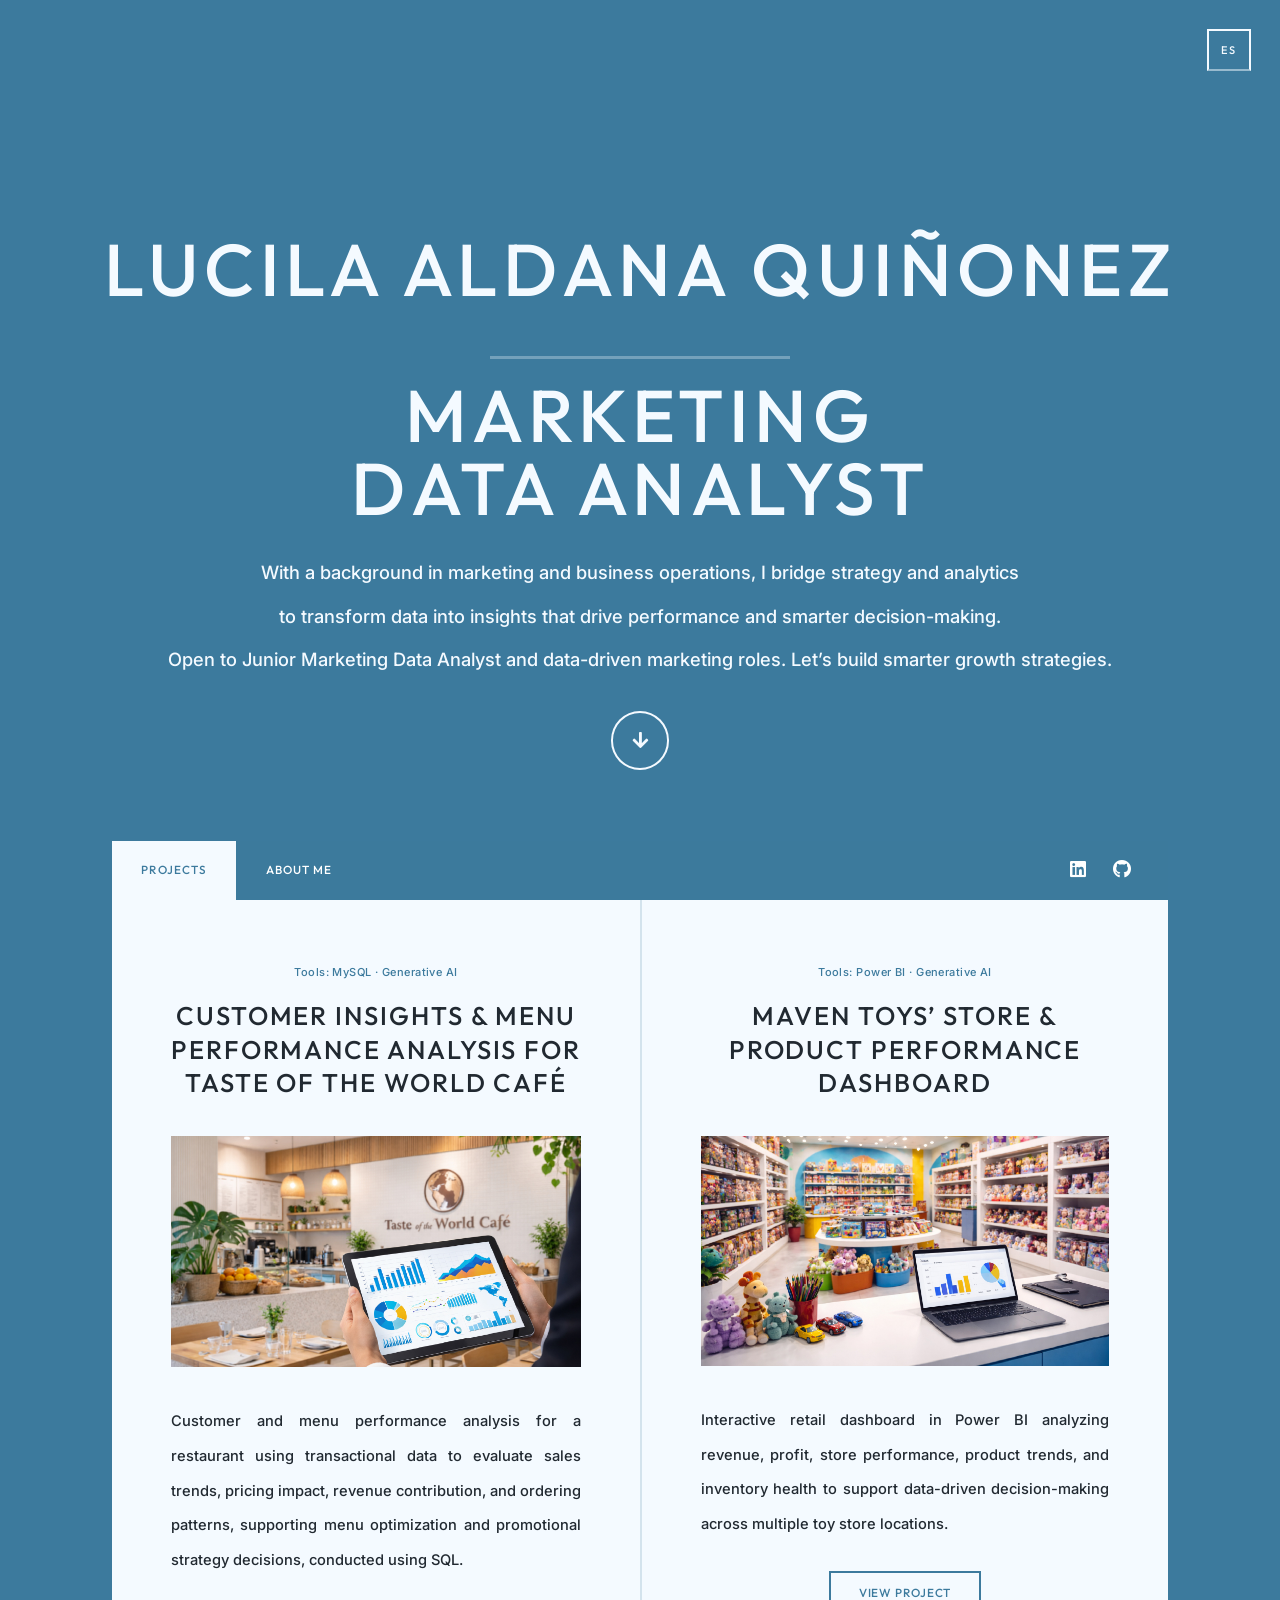
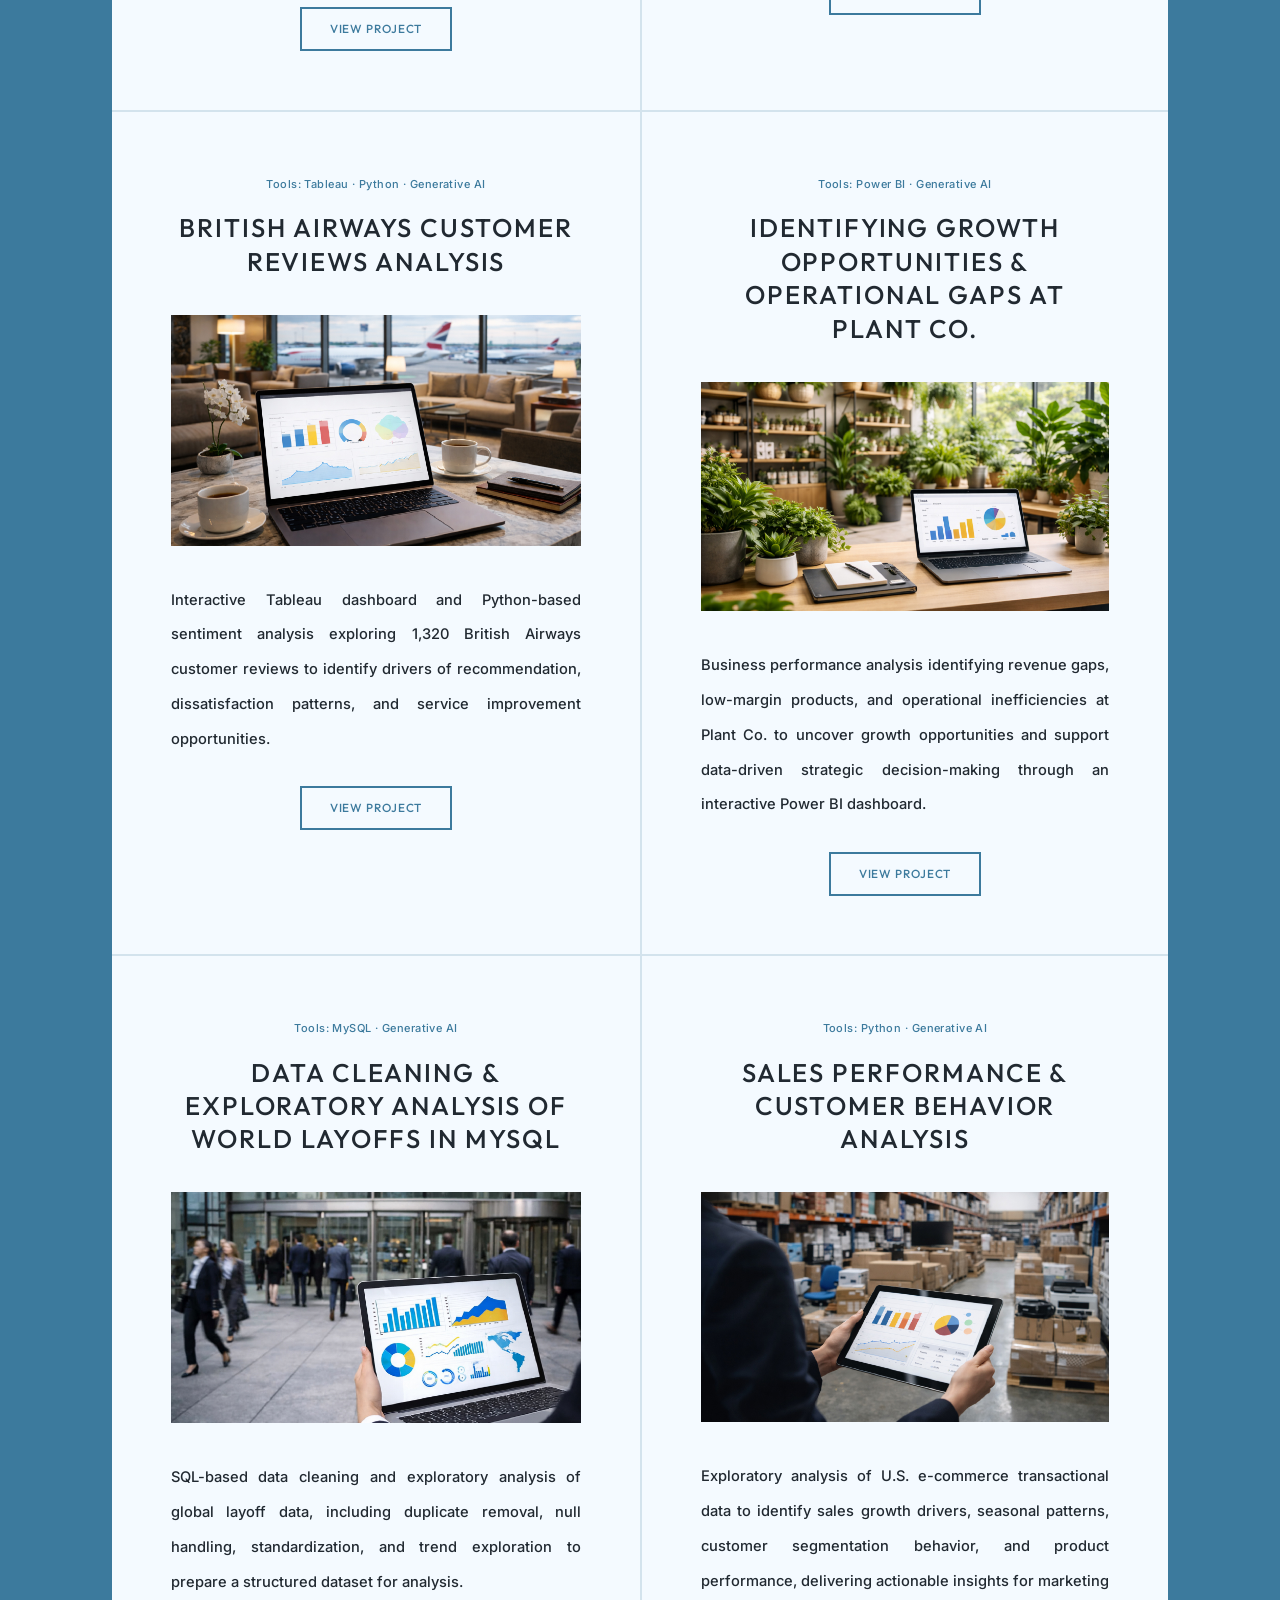
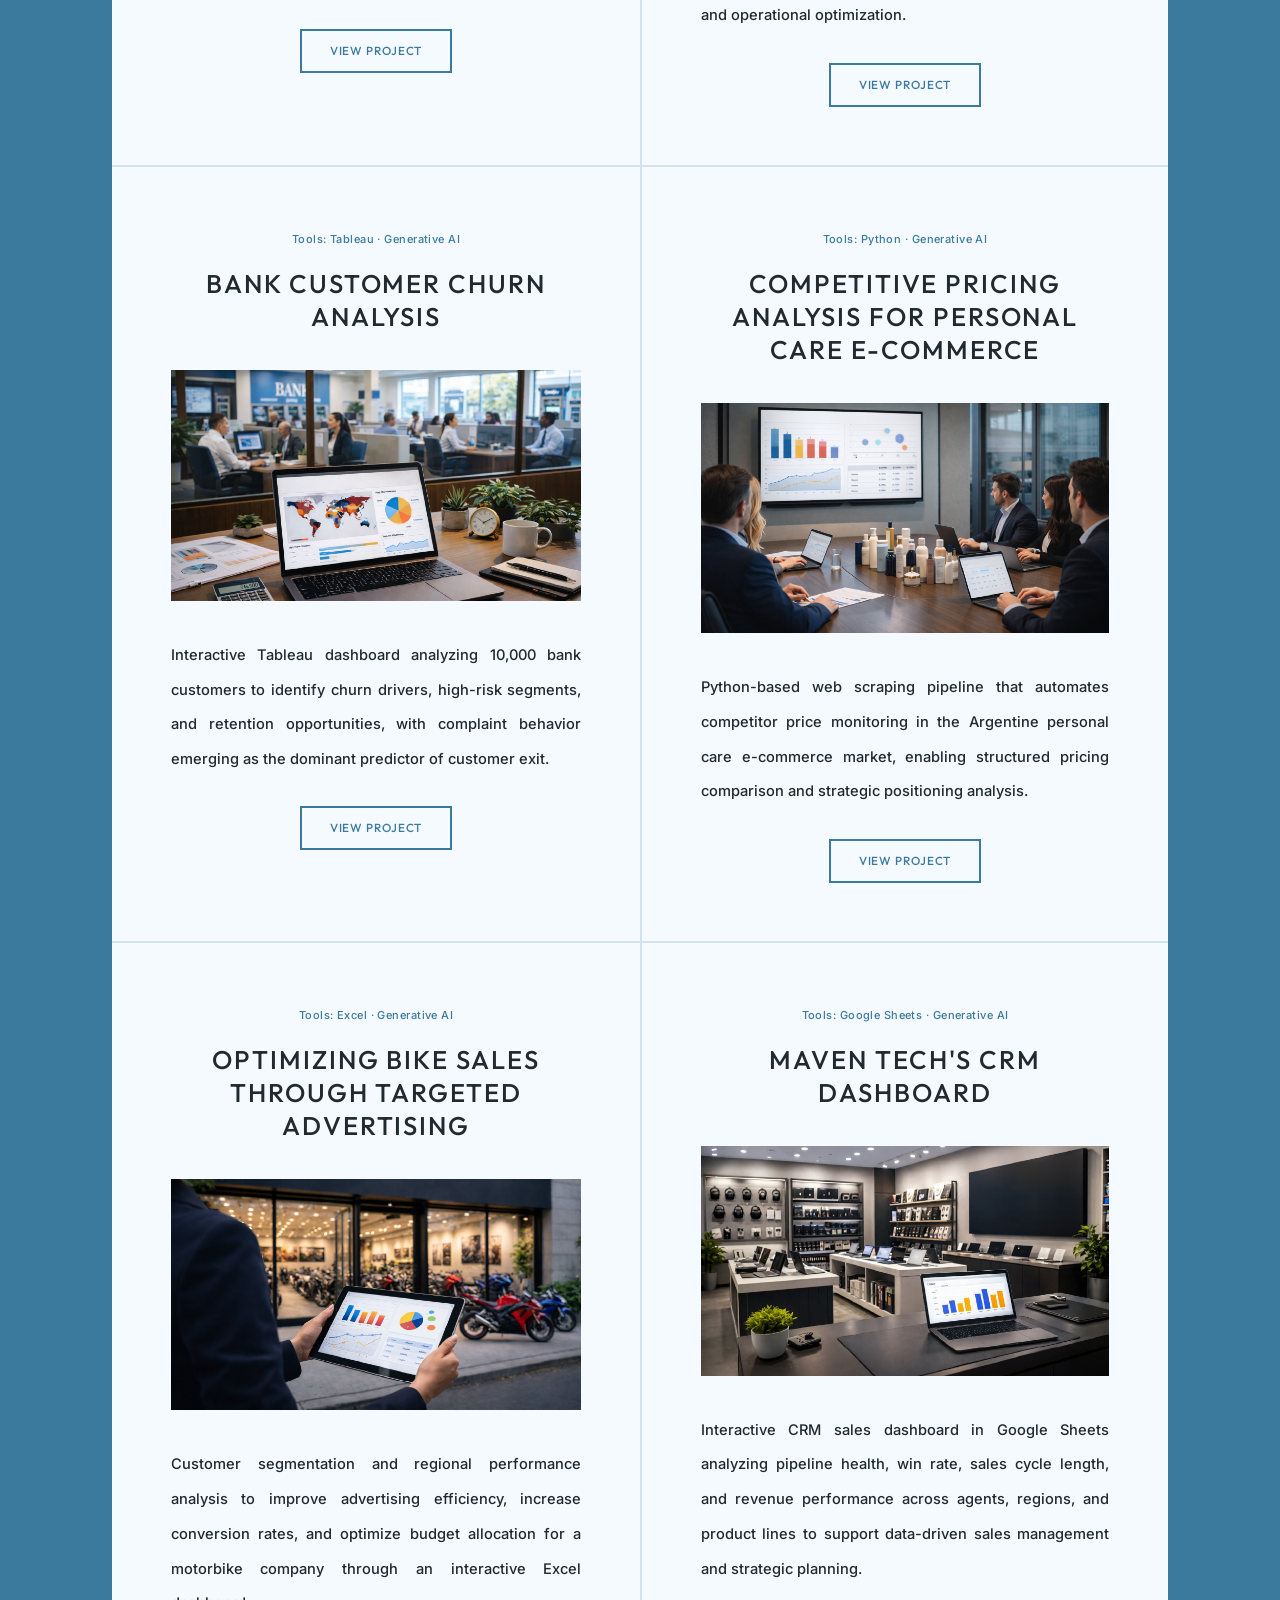
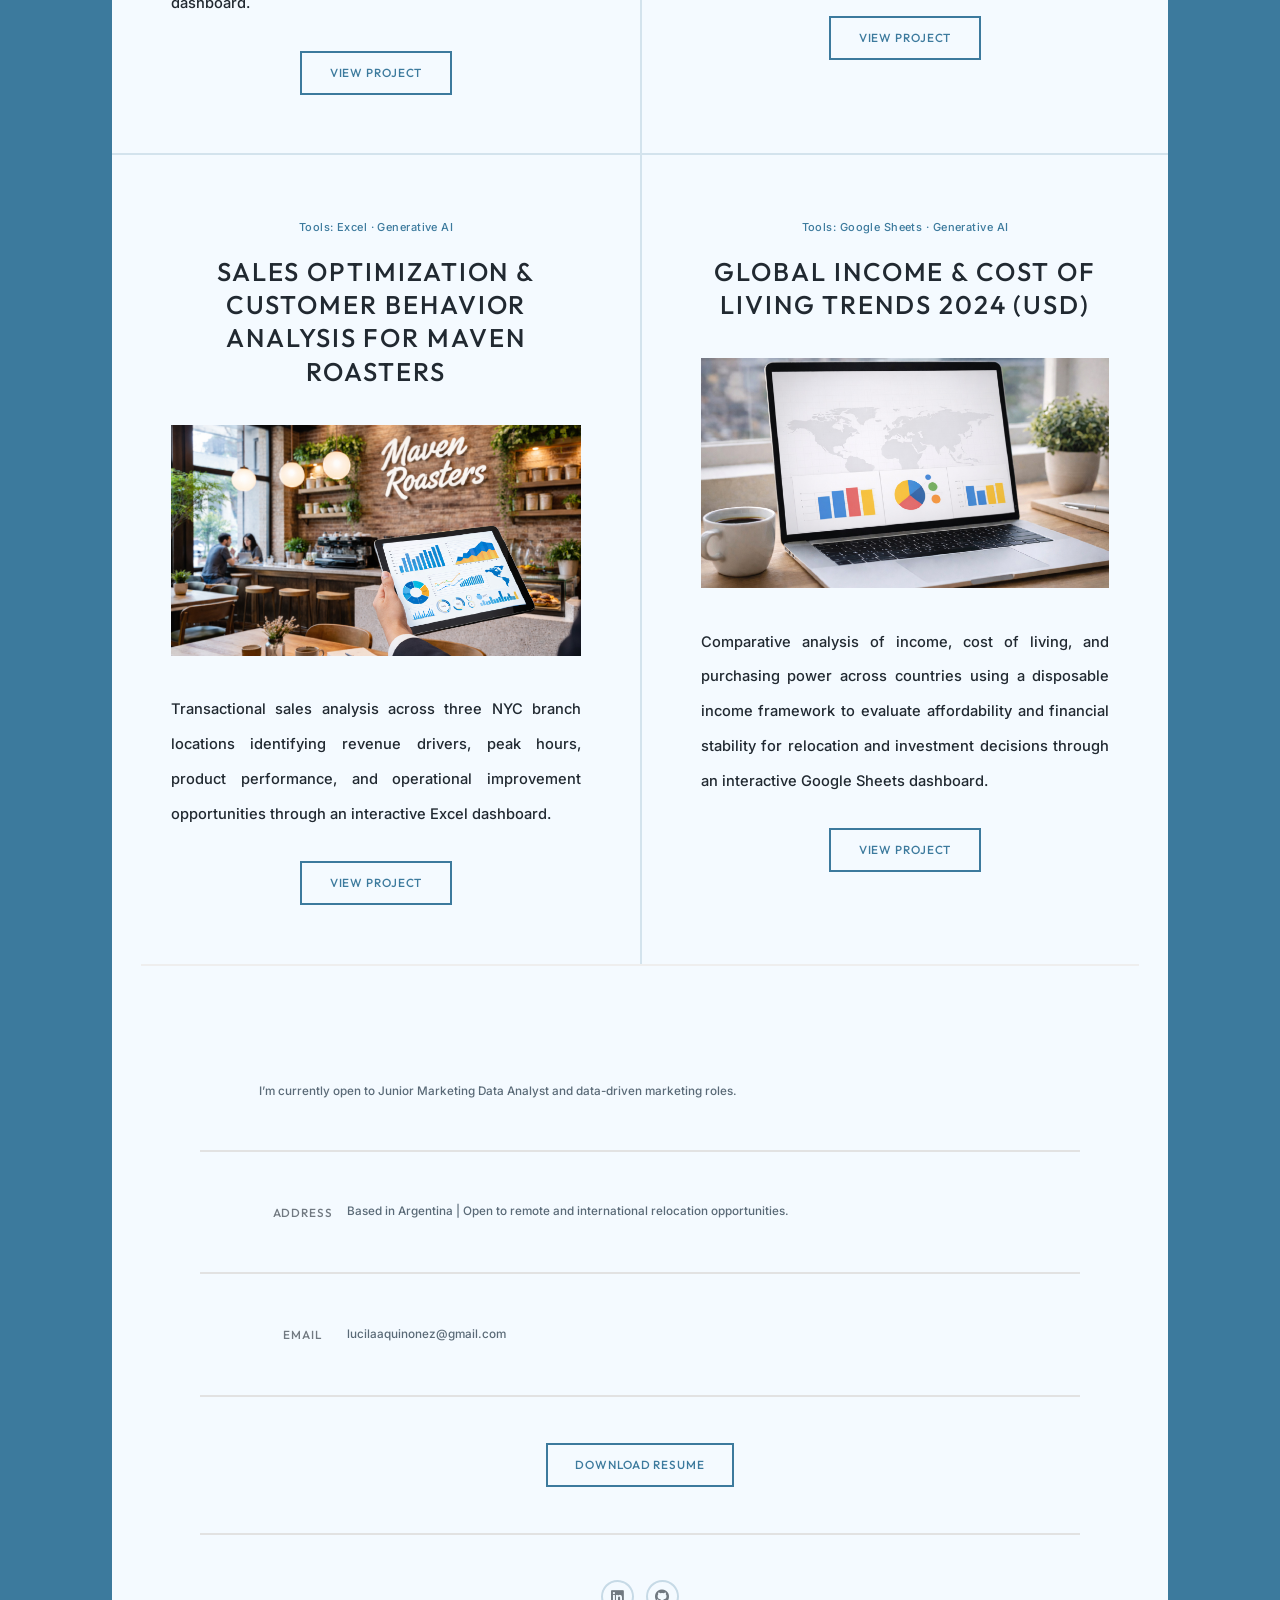
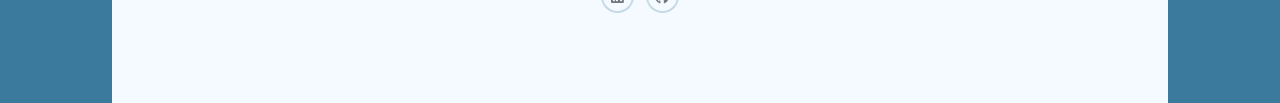
==== index.html @ 89da340d "Add files via upload" ====
<!DOCTYPE HTML>
<!--
	Massively by HTML5 UP
	html5up.net | @ajlkn
	Free for personal and commercial use under the CCA 3.0 license (html5up.net/license)
-->
<html>
	<head>
		<title>LAQ Portfolio</title>
		<meta charset="utf-8" />
		<meta name="viewport" content="width=device-width, initial-scale=1, user-scalable=no" />
		<link rel="stylesheet" href="assets/css/main.css" />
		<noscript><link rel="stylesheet" href="assets/css/noscript.css" /></noscript>
	</head>
	<body class="is-preload">

		<!-- Wrapper -->
			<div id="wrapper" class="fade-in">

				<!-- Intro -->
					<div id="intro">
						<a href="indice.html" class="lang-switch">ES</a>
						<h1>Lucila Aldana Quiñonez</h1>
						<div class="divider"></div>
						<h1>Marketing<br />
						Data Analyst</h1>
						<p>With a background in marketing and business operations, I bridge strategy and analytics<br />
						to transform data into insights that drive performance and smarter decision-making.<br />
						Open to Junior Marketing Data Analyst and data-driven marketing roles. Let’s build smarter growth strategies.</p>
						<ul class="actions">
							<li><a href="#header" class="button icon solid solo fa-arrow-down scrolly">Continue</a></li>
						</ul>
					</div>

				<!-- Header -->
					<header id="header">
					</header>

				<!-- Nav -->
					<nav id="nav">
						<ul class="links">
							<li class="active"><a href="index.html">Projects</a></li>
							<li><a href="about.html">About Me</a></li>
						</ul>
						<ul class="icons">
							<li><a href="https://www.linkedin.com/in/lucilaaquinonez/" target="_blank" class="icon brands fa-linkedin"><span class="label">LinkedIn</span></a></li>
							<li><a href="https://github.com/LucilaAldana" target="_blank" class="icon brands fa-github"><span class="label">GitHub</span></a></li>
						</ul>
					</nav>

				<!-- Main -->
					<div id="main">

						<!-- Posts -->
							<section class="posts">
								<article>
									<header>
										<span class="date">Tools: MySQL · Generative AI</span>
										<h2>Customer Insights & Menu Performance Analysis for Taste of the World Café</h2>
									</header>
									<span class="image fit"><img src="images/pic-taste-world-cafe.jpg" alt="" /></span>
									<p>Customer and menu performance analysis for a restaurant using transactional data to evaluate sales trends, pricing impact, revenue contribution, and ordering patterns, supporting menu optimization and promotional strategy decisions, conducted using SQL.</p>
									<ul class="actions special">
										<li><a href="https://github.com/LucilaAldana/customer-insights-menu-performance-cafe" target="_blank" class="button">View Project</a></li>
									</ul>
								</article>
								<article>
									<header>
										<span class="date">Tools: Power BI · Generative AI</span>
										<h2>Maven Toys’ Store & Product Performance Dashboard</h2>
									</header>
									<span class="image fit"><img src="images/pic-maven-toys.jpg" alt="" /></span>
									<p>Interactive retail dashboard in Power BI analyzing revenue, profit, store performance, product trends, and inventory health to support data-driven decision-making across multiple toy store locations.</p>
									<ul class="actions special">
										<li><a href="https://github.com/LucilaAldana/product-performance-analysis-toys-store" target="_blank" class="button">View Project</a></li>
									</ul>
								</article>
								<article>
									<header>
										<span class="date">Tools: Tableau · Python · Generative AI</span>
										<h2>British Airways Customer Reviews Analysis</h2>
									</header>
									<span class="image fit"><img src="images/pic-ba-reviews.jpg" alt="" /></span>
									<p>Interactive Tableau dashboard and Python-based sentiment analysis exploring 1,320 British Airways customer reviews to identify drivers of recommendation, dissatisfaction patterns, and service improvement opportunities.</p>
									<ul class="actions special">
										<li><a href="https://github.com/LucilaAldana/customer-reviews-analysis-british-airways" target="_blank" class="button">View Project</a></li>
									</ul>
								</article>
								<article>
									<header>
										<span class="date">Tools: Power BI · Generative AI</span>
										<h2>Identifying Growth Opportunities & Operational Gaps at Plant Co.</h2>
									</header>
									<span class="image fit"><img src="images/pic-plantco.jpg" alt="" /></span>
									<p>Business performance analysis identifying revenue gaps, low-margin products, and operational inefficiencies at Plant Co. to uncover growth opportunities and support data-driven strategic decision-making through an interactive Power BI dashboard.</p>
									<ul class="actions special">
										<li><a href="https://github.com/LucilaAldana/growth-opportunity-operational-analysis-plant-company" target="_blank" class="button">View Project</a></li>
									</ul>
								</article>
								<article>
									<header>
										<span class="date">Tools: MySQL · Generative AI</span>
										<h2>Data Cleaning & Exploratory Analysis of World Layoffs in MySQL</h2>
									</header>
									<span class="image fit"><img src="images/pic-world-layoffs.jpg" alt="" /></span>
									<p>SQL-based data cleaning and exploratory analysis of global layoff data, including duplicate removal, null handling, standardization, and trend exploration to prepare a structured dataset for analysis.</p>
									<ul class="actions special">
										<li><a href="https://github.com/LucilaAldana/data-cleaning-exploration-world-layoffs" target="_blank" class="button">View Project</a></li>
									</ul>
								</article>
								<article>
									<header>
										<span class="date">Tools: Python · Generative AI</span>
										<h2>Sales Performance & Customer Behavior Analysis</h2>
									</header>
									<span class="image fit"><img src="images/pic-ecommerce-sales-customers.jpg" alt="" /></span>
									<p>Exploratory analysis of U.S. e-commerce transactional data to identify sales growth drivers, seasonal patterns, customer segmentation behavior, and product performance, delivering actionable insights for marketing and operational optimization.</p>
									<ul class="actions special">
										<li><a href="https://github.com/LucilaAldana/ecommerce-sales-customer-behavior-analysis" target="_blank" class="button">View Project</a></li>
									</ul>
								</article>
								<article>
									<header>
										<span class="date">Tools: Tableau · Generative AI</span>
										<h2>Bank Customer Churn Analysis</h2>
									</header>
									<span class="image fit"><img src="images/pic-bank-churn.jpg" alt="" /></span>
									<p>Interactive Tableau dashboard analyzing 10,000 bank customers to identify churn drivers, high-risk segments, and retention opportunities, with complaint behavior emerging as the dominant predictor of customer exit.</p>
									<ul class="actions special">
										<li><a href="https://github.com/LucilaAldana/customer-churn-analysis-bank" target="_blank" class="button">View Project</a></li>
									</ul>
								</article>
								<article>
									<header>
										<span class="date">Tools: Python · Generative AI</span>
										<h2>Competitive Pricing Analysis for Personal Care E-Commerce</h2>
									</header>
									<span class="image fit"><img src="images/pic-personal-care-ecommerce-web-scraping.jpg" alt="" /></span>
									<p>Python-based web scraping pipeline that automates competitor price monitoring in the Argentine personal care e-commerce market, enabling structured pricing comparison and strategic positioning analysis.</p>
									<ul class="actions special">
										<li><a href="https://github.com/LucilaAldana/personal-care-ecommerce-pricing-analysis" target="_blank" class="button">View Project</a></li>
									</ul>
								</article>
								<article>
									<header>
										<span class="date">Tools: Excel · Generative AI</span>
										<h2>Optimizing Bike Sales Through Targeted Advertising</h2>
									</header>
									<span class="image fit"><img src="images/pic-bike-store.jpg" alt="" /></span>
									<p>Customer segmentation and regional performance analysis to improve advertising efficiency, increase conversion rates, and optimize budget allocation for a motorbike company through an interactive Excel dashboard.</p>
									<ul class="actions special">
										<li><a href="https://github.com/LucilaAldana/marketing-campaign-optimization-bike-sales" target="_blank" class="button">View Project</a></li>
									</ul>
								</article>
								<article>
									<header>
										<span class="date">Tools: Google Sheets · Generative AI</span>
										<h2>Maven Tech's CRM Dashboard</h2>
									</header>
									<span class="image fit"><img src="images/pic-maven-tech.jpg" alt="" /></span>
									<p>Interactive CRM sales dashboard in Google Sheets analyzing pipeline health, win rate, sales cycle length, and revenue performance across agents, regions, and product lines to support data-driven sales management and strategic planning.</p>
									<ul class="actions special">
										<li><a href="https://github.com/LucilaAldana/crm-sales-dashboard-tech-store" target="_blank" class="button">View Project</a></li>
									</ul>
								</article>
								<article>
									<header>
										<span class="date">Tools: Excel · Generative AI</span>
										<h2>Sales Optimization & Customer Behavior Analysis for Maven Roasters</h2>
									</header>
									<span class="image fit"><img src="images/pic-maven-roasters.jpg" alt="" /></span>
									<p>Transactional sales analysis across three NYC branch locations identifying revenue drivers, peak hours, product performance, and operational improvement opportunities through an interactive Excel dashboard.</p>
									<ul class="actions special">
										<li><a href="https://github.com/LucilaAldana/coffee-shop-sales-optimization-analysis" target="_blank" class="button">View Project</a></li>
									</ul>
								</article>
								<article>
									<header>
										<span class="date">Tools: Google Sheets · Generative AI</span>
										<h2>Global Income & Cost of Living Trends 2024 (USD)</h2>
									</header>
									<span class="image fit"><img src="images/pic-global-income-afford.jpg" alt="" /></span>
									<p>Comparative analysis of income, cost of living, and purchasing power across countries using a disposable income framework to evaluate affordability and financial stability for relocation and investment decisions through an interactive Google Sheets dashboard.</p>
									<ul class="actions special">
										<li><a href="https://github.com/LucilaAldana/global-income-cost-of-living-analysis-2024" target="_blank" class="button">View Project</a></li>
									</ul>
								</article>
							</section>

				<!-- Footer -->
					<footer id="footer">
						<section class="split contact">
							<section class="alt">
								<p>I’m currently open to Junior Marketing Data Analyst and data-driven marketing roles.</p>
							</section>
							<section>
								<h3>Address</h3>
								<p>Based in Argentina | Open to remote and international relocation opportunities.</p>
							</section>
							<section>
								<h3>Email</h3>
								<p>lucilaaquinonez@gmail.com</p>
							</section>
							<section>
							    <div class="cv-button">
							      <a href="assets/Resume - Lucila Aldana Quiñonez.pdf" download class="button">Download Resume</a>
							    </div>
							</section>
							<section>
								<ul class="icons alt">
									<li><a href="https://www.linkedin.com/in/lucilaaquinonez/" target="_blank" class="icon brands alt fa-linkedin"><span class="label">fa-linkedin</span></a></li>
									<li><a href="https://github.com/LucilaAldana" target="_blank" class="icon brands alt fa-github"><span class="label">GitHub</span></a></li>
								</ul>
							</section>
					</footer>
			</div>

		<!-- Scripts -->
			<script src="assets/js/jquery.min.js"></script>
			<script src="assets/js/jquery.scrollex.min.js"></script>
			<script src="assets/js/jquery.scrolly.min.js"></script>
			<script src="assets/js/browser.min.js"></script>
			<script src="assets/js/breakpoints.min.js"></script>
			<script src="assets/js/util.js"></script>
			<script src="assets/js/main.js"></script>

	</body>

</html>
---- assets/css/main.css ----
@import url(fontawesome-all.min.css);
@import url("https://fonts.googleapis.com/css2?family=Outfit:wght@500&family=Inter:wght@500&family=Playfair+Display:ital@1&display=swap");

/* === LAQ Portfolio Design Tokens === */
:root {
	--navy:     #3C7A9D;
	--white:    #F4FAFF;
	--sand:     #FDFBF7;
	--font-wordmark: 'Outfit', sans-serif;
	--font-body:     'Inter', sans-serif;
	--font-tagline:  'Playfair Display', serif;
}

/*
	Massively by HTML5 UP
	html5up.net | @ajlkn
	Free for personal and commercial use under the CCA 3.0 license (html5up.net/license)
*/

html, body, div, span, applet, object,
iframe, h1, h2, h3, h4, h5, h6, p, blockquote,
pre, a, abbr, acronym, address, big, cite,
code, del, dfn, em, img, ins, kbd, q, s, samp,
small, strike, strong, sub, sup, tt, var, b,
u, i, center, dl, dt, dd, ol, ul, li, fieldset,
form, label, legend, table, caption, tbody,
tfoot, thead, tr, th, td, article, aside,
canvas, details, embed, figure, figcaption,
footer, header, hgroup, menu, nav, output, ruby,
section, summary, time, mark, audio, video {
	margin: 0;
	padding: 0;
	border: 0;
	font-size: 100%;
	font: inherit;
	vertical-align: baseline;}

article, aside, details, figcaption, figure,
footer, header, hgroup, menu, nav, section {
	display: block;}

body {
	line-height: 1;
}

ol, ul {
	list-style: none;
}

blockquote, q {
	quotes: none;
}

	blockquote:before, blockquote:after, q:before, q:after {
		content: '';
		content: none;
	}

table {
	border-collapse: collapse;
	border-spacing: 0;
}

body {
	-webkit-text-size-adjust: none;
}

mark {
	background-color: transparent;
	color: inherit;
}

input::-moz-focus-inner {
	border: 0;
	padding: 0;
}

input, select, textarea {
	-moz-appearance: none;
	-webkit-appearance: none;
	-ms-appearance: none;
	appearance: none;
}

/* Basic */

	@-ms-viewport {
		width: device-width;
	}

	body {
		-ms-overflow-style: scrollbar;
	}

	@media screen and (max-width: 480px) {

		html, body {
			min-width: 320px;
		}

	}

	html {
		box-sizing: border-box;
	}

	*, *:before, *:after {
		box-sizing: inherit;
	}

	body {
	  background-color: var(--navy);
		}

		body.is-preload *, body.is-preload *:before, body.is-preload *:after {
			-moz-animation: none !important;
			-webkit-animation: none !important;
			-ms-animation: none !important;
			animation: none !important;
			-moz-transition: none !important;
			-webkit-transition: none !important;
			-ms-transition: none !important;
			transition: none !important;
		}
	
	#intro .divider {
    width: 300px;
    height: 3px;
    background-color: rgba(244, 250, 255, 0.3);
    margin: 20px auto;
}

/* Type */

	html {
		font-size: 16pt;
	}

		@media screen and (max-width: 1680px) {

			html {
				font-size: 12pt;
			}

		}

		@media screen and (max-width: 1280px) {

			html {
				font-size: 11pt;
			}

		}

		@media screen and (max-width: 360px) {

			html {
				font-size: 10pt;
			}

		}

	body {
		color: #212931;
	}

	body, input, select, textarea {
		font-family: var(--font-body);
		font-weight: 500;
		font-size: 1rem;
		line-height: 2.375;
	}

	a {
		-moz-transition: color 0.2s ease-in-out, background-color 0.2s ease-in-out, border-color 0.2s ease-in-out, box-shadow 0.2s ease-in-out;
		-webkit-transition: color 0.2s ease-in-out, background-color 0.2s ease-in-out, border-color 0.2s ease-in-out, box-shadow 0.2s ease-in-out;
		-ms-transition: color 0.2s ease-in-out, background-color 0.2s ease-in-out, border-color 0.2s ease-in-out, box-shadow 0.2s ease-in-out;
		transition: color 0.2s ease-in-out, background-color 0.2s ease-in-out, border-color 0.2s ease-in-out, box-shadow 0.2s ease-in-out;
		border-bottom: dotted 1px;
		text-decoration: none;
	}

		a:hover {
			border-bottom-color: transparent;
		}

	strong, b {
		font-weight: 600;
	}

	em, i {
		font-style: italic;
	}

	p {
		text-align: justify;
		margin: 0 0 2rem 0;
	}

	h1, h2, h3, h4, h5, h6 {
		font-family: var(--font-wordmark);
		font-weight: 500;
		line-height: 1.5;
		letter-spacing: 0.075em;
		text-transform: uppercase;
		margin: 0 0 1rem 0;
	}

		h1 a, h2 a, h3 a, h4 a, h5 a, h6 a {
			border-bottom: 0;
			color: inherit;
			text-decoration: none;
		}

	h1 {
		font-size: 4rem;
		line-height: 1.1;
		margin: 0 0 2rem 0;
	}

	h2 {
		font-size: 1.75rem;
		line-height: 1.3;
		margin: 0 0 1.5rem 0;
	}

	h3 {
		font-size: 1.25rem;
		margin: 0 0 1.5rem 0;
	}

	h4 {
		font-size: 1rem;
	}

	h5 {
		font-size: 0.9rem;
	}

	h6 {
		font-size: 0.8rem;
	}

	sub {
		font-size: 0.8rem;
		position: relative;
		top: 0.5rem;
	}

	sup {
		font-size: 0.8rem;
		position: relative;
		top: -0.5rem;
	}

	blockquote {
		border-left: solid 4px;
		font-style: italic;
		margin: 0 0 2rem 0;
		padding: 0.5rem 0 0.5rem 2rem;
	}

	code {
		border: solid 2px;
		font-family: "Courier New", monospace;
		font-size: 0.9rem;
		margin: 0 0.25rem;
		padding: 0.25rem 0.65rem;
	}

	pre {
		-webkit-overflow-scrolling: touch;
		font-family: "Courier New", monospace;
		font-size: 0.9rem;
		margin: 0 0 2rem 0;
	}

		pre code {
			display: block;
			line-height: 1.75;
			padding: 1rem 1.5rem;
			overflow-x: auto;
		}

	hr {
		border: 0;
		border-bottom: solid 2px;
		margin: 3rem 0;
	}

		hr.major {
			margin: 5rem 0;
		}

	.align-left {
		text-align: left;
	}

	.align-center {
		text-align: center;
	}

	.align-right {
		text-align: right;
	}

	input, select, textarea {
		color: #212931;
	}

	a {
		color: #212931;
		border-bottom-color: rgba(33, 41, 49, 0.5);
	}

		a:hover {
			border-bottom-color: transparent;
			color: var(--sand) !important;
		}

	strong, b {
		color: #212931;
	}

	h1, h2, h3, h4, h5, h6 {
		color: #212931;
	}

	blockquote {
		border-left-color: #eeeeee;
	}

	code {
		background: rgba(220, 220, 220, 0.25);
		border-color: #eeeeee;
	}

	hr {
		border-bottom-color: #eeeeee;
	}

/* Row */

	.row {
		display: flex;
		flex-wrap: wrap;
		box-sizing: border-box;
		align-items: stretch;
	}

		.row > * {
			box-sizing: border-box;
		}

		.row.gtr-uniform > * > :last-child {
			margin-bottom: 0;
		}

		.row.aln-left {
			justify-content: flex-start;
		}

		.row.aln-center {
			justify-content: center;
		}

		.row.aln-right {
			justify-content: flex-end;
		}

		.row.aln-top {
			align-items: flex-start;
		}

		.row.aln-middle {
			align-items: center;
		}

		.row.aln-bottom {
			align-items: flex-end;
		}

		.row > .imp {
			order: -1;
		}

		.row > .col-1 {
			width: 8.33333%;
		}

		.row > .off-1 {
			margin-left: 8.33333%;
		}

		.row > .col-2 {
			width: 16.66667%;
		}

		.row > .off-2 {
			margin-left: 16.66667%;
		}

		.row > .col-3 {
			width: 25%;
		}

		.row > .off-3 {
			margin-left: 25%;
		}

		.row > .col-4 {
			width: 33.33333%;
		}

		.row > .off-4 {
			margin-left: 33.33333%;
		}

		.row > .col-5 {
			width: 41.66667%;
		}

		.row > .off-5 {
			margin-left: 41.66667%;
		}

		.row > .col-6 {
			width: 50%;
		}

		.row > .off-6 {
			margin-left: 50%;
		}

		.row > .col-7 {
			width: 58.33333%;
		}

		.row > .off-7 {
			margin-left: 58.33333%;
		}

		.row > .col-8 {
			width: 66.66667%;
		}

		.row > .off-8 {
			margin-left: 66.66667%;
		}

		.row > .col-9 {
			width: 75%;
		}

		.row > .off-9 {
			margin-left: 75%;
		}

		.row > .col-10 {
			width: 83.33333%;
		}

		.row > .off-10 {
			margin-left: 83.33333%;
		}

		.row > .col-11 {
			width: 91.66667%;
		}

		.row > .off-11 {
			margin-left: 91.66667%;
		}

		.row > .col-12 {
			width: 100%;
		}

		.row > .off-12 {
			margin-left: 100%;
		}

		.row.gtr-0 {
			margin-top: 0;
			margin-left: 0rem;
		}

			.row.gtr-0 > * {
				padding: 0 0 0 0rem;
			}

			.row.gtr-0.gtr-uniform {
				margin-top: 0rem;
			}

				.row.gtr-0.gtr-uniform > * {
					padding-top: 0rem;
				}

		.row.gtr-25 {
			margin-top: 0;
			margin-left: -0.375rem;
		}

			.row.gtr-25 > * {
				padding: 0 0 0 0.375rem;
			}

			.row.gtr-25.gtr-uniform {
				margin-top: -0.375rem;
			}

				.row.gtr-25.gtr-uniform > * {
					padding-top: 0.375rem;
				}

		.row.gtr-50 {
			margin-top: 0;
			margin-left: -0.75rem;
		}

			.row.gtr-50 > * {
				padding: 0 0 0 0.75rem;
			}

			.row.gtr-50.gtr-uniform {
				margin-top: -0.75rem;
			}

				.row.gtr-50.gtr-uniform > * {
					padding-top: 0.75rem;
				}

		.row {
			margin-top: 0;
			margin-left: -1.5rem;
		}

			.row > * {
				padding: 0 0 0 1.5rem;
			}

			.row.gtr-uniform {
				margin-top: -1.5rem;
			}

				.row.gtr-uniform > * {
					padding-top: 1.5rem;
				}

		.row.gtr-150 {
			margin-top: 0;
			margin-left: -2.25rem;
		}

			.row.gtr-150 > * {
				padding: 0 0 0 2.25rem;
			}

			.row.gtr-150.gtr-uniform {
				margin-top: -2.25rem;
			}

				.row.gtr-150.gtr-uniform > * {
					padding-top: 2.25rem;
				}

		.row.gtr-200 {
			margin-top: 0;
			margin-left: -3rem;
		}

			.row.gtr-200 > * {
				padding: 0 0 0 3rem;
			}

			.row.gtr-200.gtr-uniform {
				margin-top: -3rem;
			}

				.row.gtr-200.gtr-uniform > * {
					padding-top: 3rem;
				}

		@media screen and (max-width: 1680px) {

			.row {
				display: flex;
				flex-wrap: wrap;
				box-sizing: border-box;
				align-items: stretch;
			}

				.row > * {
					box-sizing: border-box;
				}

				.row.gtr-uniform > * > :last-child {
					margin-bottom: 0;
				}

				.row.aln-left {
					justify-content: flex-start;
				}

				.row.aln-center {
					justify-content: center;
				}

				.row.aln-right {
					justify-content: flex-end;
				}

				.row.aln-top {
					align-items: flex-start;
				}

				.row.aln-middle {
					align-items: center;
				}

				.row.aln-bottom {
					align-items: flex-end;
				}

				.row > .imp-xlarge {
					order: -1;
				}

				.row > .col-1-xlarge {
					width: 8.33333%;
				}

				.row > .off-1-xlarge {
					margin-left: 8.33333%;
				}

				.row > .col-2-xlarge {
					width: 16.66667%;
				}

				.row > .off-2-xlarge {
					margin-left: 16.66667%;
				}

				.row > .col-3-xlarge {
					width: 25%;
				}

				.row > .off-3-xlarge {
					margin-left: 25%;
				}

				.row > .col-4-xlarge {
					width: 33.33333%;
				}

				.row > .off-4-xlarge {
					margin-left: 33.33333%;
				}

				.row > .col-5-xlarge {
					width: 41.66667%;
				}

				.row > .off-5-xlarge {
					margin-left: 41.66667%;
				}

				.row > .col-6-xlarge {
					width: 50%;
				}

				.row > .off-6-xlarge {
					margin-left: 50%;
				}

				.row > .col-7-xlarge {
					width: 58.33333%;
				}

				.row > .off-7-xlarge {
					margin-left: 58.33333%;
				}

				.row > .col-8-xlarge {
					width: 66.66667%;
				}

				.row > .off-8-xlarge {
					margin-left: 66.66667%;
				}

				.row > .col-9-xlarge {
					width: 75%;
				}

				.row > .off-9-xlarge {
					margin-left: 75%;
				}

				.row > .col-10-xlarge {
					width: 83.33333%;
				}

				.row > .off-10-xlarge {
					margin-left: 83.33333%;
				}

				.row > .col-11-xlarge {
					width: 91.66667%;
				}

				.row > .off-11-xlarge {
					margin-left: 91.66667%;
				}

				.row > .col-12-xlarge {
					width: 100%;
				}

				.row > .off-12-xlarge {
					margin-left: 100%;
				}

				.row.gtr-0 {
					margin-top: 0;
					margin-left: 0rem;
				}

					.row.gtr-0 > * {
						padding: 0 0 0 0rem;
					}

					.row.gtr-0.gtr-uniform {
						margin-top: 0rem;
					}

						.row.gtr-0.gtr-uniform > * {
							padding-top: 0rem;
						}

				.row.gtr-25 {
					margin-top: 0;
					margin-left: -0.375rem;
				}

					.row.gtr-25 > * {
						padding: 0 0 0 0.375rem;
					}

					.row.gtr-25.gtr-uniform {
						margin-top: -0.375rem;
					}

						.row.gtr-25.gtr-uniform > * {
							padding-top: 0.375rem;
						}

				.row.gtr-50 {
					margin-top: 0;
					margin-left: -0.75rem;
				}

					.row.gtr-50 > * {
						padding: 0 0 0 0.75rem;
					}

					.row.gtr-50.gtr-uniform {
						margin-top: -0.75rem;
					}

						.row.gtr-50.gtr-uniform > * {
							padding-top: 0.75rem;
						}

				.row {
					margin-top: 0;
					margin-left: -1.5rem;
				}

					.row > * {
						padding: 0 0 0 1.5rem;
					}

					.row.gtr-uniform {
						margin-top: -1.5rem;
					}

						.row.gtr-uniform > * {
							padding-top: 1.5rem;
						}

				.row.gtr-150 {
					margin-top: 0;
					margin-left: -2.25rem;
				}

					.row.gtr-150 > * {
						padding: 0 0 0 2.25rem;
					}

					.row.gtr-150.gtr-uniform {
						margin-top: -2.25rem;
					}

						.row.gtr-150.gtr-uniform > * {
							padding-top: 2.25rem;
						}

				.row.gtr-200 {
					margin-top: 0;
					margin-left: -3rem;
				}

					.row.gtr-200 > * {
						padding: 0 0 0 3rem;
					}

					.row.gtr-200.gtr-uniform {
						margin-top: -3rem;
					}

						.row.gtr-200.gtr-uniform > * {
							padding-top: 3rem;
						}

		}

		@media screen and (max-width: 1280px) {

			.row {
				display: flex;
				flex-wrap: wrap;
				box-sizing: border-box;
				align-items: stretch;
			}

				.row > * {
					box-sizing: border-box;
				}

				.row.gtr-uniform > * > :last-child {
					margin-bottom: 0;
				}

				.row.aln-left {
					justify-content: flex-start;
				}

				.row.aln-center {
					justify-content: center;
				}

				.row.aln-right {
					justify-content: flex-end;
				}

				.row.aln-top {
					align-items: flex-start;
				}

				.row.aln-middle {
					align-items: center;
				}

				.row.aln-bottom {
					align-items: flex-end;
				}

				.row > .imp-large {
					order: -1;
				}

				.row > .col-1-large {
					width: 8.33333%;
				}

				.row > .off-1-large {
					margin-left: 8.33333%;
				}

				.row > .col-2-large {
					width: 16.66667%;
				}

				.row > .off-2-large {
					margin-left: 16.66667%;
				}

				.row > .col-3-large {
					width: 25%;
				}

				.row > .off-3-large {
					margin-left: 25%;
				}

				.row > .col-4-large {
					width: 33.33333%;
				}

				.row > .off-4-large {
					margin-left: 33.33333%;
				}

				.row > .col-5-large {
					width: 41.66667%;
				}

				.row > .off-5-large {
					margin-left: 41.66667%;
				}

				.row > .col-6-large {
					width: 50%;
				}

				.row > .off-6-large {
					margin-left: 50%;
				}

				.row > .col-7-large {
					width: 58.33333%;
				}

				.row > .off-7-large {
					margin-left: 58.33333%;
				}

				.row > .col-8-large {
					width: 66.66667%;
				}

				.row > .off-8-large {
					margin-left: 66.66667%;
				}

				.row > .col-9-large {
					width: 75%;
				}

				.row > .off-9-large {
					margin-left: 75%;
				}

				.row > .col-10-large {
					width: 83.33333%;
				}

				.row > .off-10-large {
					margin-left: 83.33333%;
				}

				.row > .col-11-large {
					width: 91.66667%;
				}

				.row > .off-11-large {
					margin-left: 91.66667%;
				}

				.row > .col-12-large {
					width: 100%;
				}

				.row > .off-12-large {
					margin-left: 100%;
				}

				.row.gtr-0 {
					margin-top: 0;
					margin-left: 0rem;
				}

					.row.gtr-0 > * {
						padding: 0 0 0 0rem;
					}

					.row.gtr-0.gtr-uniform {
						margin-top: 0rem;
					}

						.row.gtr-0.gtr-uniform > * {
							padding-top: 0rem;
						}

				.row.gtr-25 {
					margin-top: 0;
					margin-left: -0.375rem;
				}

					.row.gtr-25 > * {
						padding: 0 0 0 0.375rem;
					}

					.row.gtr-25.gtr-uniform {
						margin-top: -0.375rem;
					}

						.row.gtr-25.gtr-uniform > * {
							padding-top: 0.375rem;
						}

				.row.gtr-50 {
					margin-top: 0;
					margin-left: -0.75rem;
				}

					.row.gtr-50 > * {
						padding: 0 0 0 0.75rem;
					}

					.row.gtr-50.gtr-uniform {
						margin-top: -0.75rem;
					}

						.row.gtr-50.gtr-uniform > * {
							padding-top: 0.75rem;
						}

				.row {
					margin-top: 0;
					margin-left: -1.5rem;
				}

					.row > * {
						padding: 0 0 0 1.5rem;
					}

					.row.gtr-uniform {
						margin-top: -1.5rem;
					}

						.row.gtr-uniform > * {
							padding-top: 1.5rem;
						}

				.row.gtr-150 {
					margin-top: 0;
					margin-left: -2.25rem;
				}

					.row.gtr-150 > * {
						padding: 0 0 0 2.25rem;
					}

					.row.gtr-150.gtr-uniform {
						margin-top: -2.25rem;
					}

						.row.gtr-150.gtr-uniform > * {
							padding-top: 2.25rem;
						}

				.row.gtr-200 {
					margin-top: 0;
					margin-left: -3rem;
				}

					.row.gtr-200 > * {
						padding: 0 0 0 3rem;
					}

					.row.gtr-200.gtr-uniform {
						margin-top: -3rem;
					}

						.row.gtr-200.gtr-uniform > * {
							padding-top: 3rem;
						}

		}

		@media screen and (max-width: 980px) {

			.row {
				display: flex;
				flex-wrap: wrap;
				box-sizing: border-box;
				align-items: stretch;
			}

				.row > * {
					box-sizing: border-box;
				}

				.row.gtr-uniform > * > :last-child {
					margin-bottom: 0;
				}

				.row.aln-left {
					justify-content: flex-start;
				}

				.row.aln-center {
					justify-content: center;
				}

				.row.aln-right {
					justify-content: flex-end;
				}

				.row.aln-top {
					align-items: flex-start;
				}

				.row.aln-middle {
					align-items: center;
				}

				.row.aln-bottom {
					align-items: flex-end;
				}

				.row > .imp-medium {
					order: -1;
				}

				.row > .col-1-medium {
					width: 8.33333%;
				}

				.row > .off-1-medium {
					margin-left: 8.33333%;
				}

				.row > .col-2-medium {
					width: 16.66667%;
				}

				.row > .off-2-medium {
					margin-left: 16.66667%;
				}

				.row > .col-3-medium {
					width: 25%;
				}

				.row > .off-3-medium {
					margin-left: 25%;
				}

				.row > .col-4-medium {
					width: 33.33333%;
				}

				.row > .off-4-medium {
					margin-left: 33.33333%;
				}

				.row > .col-5-medium {
					width: 41.66667%;
				}

				.row > .off-5-medium {
					margin-left: 41.66667%;
				}

				.row > .col-6-medium {
					width: 50%;
				}

				.row > .off-6-medium {
					margin-left: 50%;
				}

				.row > .col-7-medium {
					width: 58.33333%;
				}

				.row > .off-7-medium {
					margin-left: 58.33333%;
				}

				.row > .col-8-medium {
					width: 66.66667%;
				}

				.row > .off-8-medium {
					margin-left: 66.66667%;
				}

				.row > .col-9-medium {
					width: 75%;
				}

				.row > .off-9-medium {
					margin-left: 75%;
				}

				.row > .col-10-medium {
					width: 83.33333%;
				}

				.row > .off-10-medium {
					margin-left: 83.33333%;
				}

				.row > .col-11-medium {
					width: 91.66667%;
				}

				.row > .off-11-medium {
					margin-left: 91.66667%;
				}

				.row > .col-12-medium {
					width: 100%;
				}

				.row > .off-12-medium {
					margin-left: 100%;
				}

				.row.gtr-0 {
					margin-top: 0;
					margin-left: 0rem;
				}

					.row.gtr-0 > * {
						padding: 0 0 0 0rem;
					}

					.row.gtr-0.gtr-uniform {
						margin-top: 0rem;
					}

						.row.gtr-0.gtr-uniform > * {
							padding-top: 0rem;
						}

				.row.gtr-25 {
					margin-top: 0;
					margin-left: -0.375rem;
				}

					.row.gtr-25 > * {
						padding: 0 0 0 0.375rem;
					}

					.row.gtr-25.gtr-uniform {
						margin-top: -0.375rem;
					}

						.row.gtr-25.gtr-uniform > * {
							padding-top: 0.375rem;
						}

				.row.gtr-50 {
					margin-top: 0;
					margin-left: -0.75rem;
				}

					.row.gtr-50 > * {
						padding: 0 0 0 0.75rem;
					}

					.row.gtr-50.gtr-uniform {
						margin-top: -0.75rem;
					}

						.row.gtr-50.gtr-uniform > * {
							padding-top: 0.75rem;
						}

				.row {
					margin-top: 0;
					margin-left: -1.5rem;
				}

					.row > * {
						padding: 0 0 0 1.5rem;
					}

					.row.gtr-uniform {
						margin-top: -1.5rem;
					}

						.row.gtr-uniform > * {
							padding-top: 1.5rem;
						}

				.row.gtr-150 {
					margin-top: 0;
					margin-left: -2.25rem;
				}

					.row.gtr-150 > * {
						padding: 0 0 0 2.25rem;
					}

					.row.gtr-150.gtr-uniform {
						margin-top: -2.25rem;
					}

						.row.gtr-150.gtr-uniform > * {
							padding-top: 2.25rem;
						}

				.row.gtr-200 {
					margin-top: 0;
					margin-left: -3rem;
				}

					.row.gtr-200 > * {
						padding: 0 0 0 3rem;
					}

					.row.gtr-200.gtr-uniform {
						margin-top: -3rem;
					}

						.row.gtr-200.gtr-uniform > * {
							padding-top: 3rem;
						}

		}

		@media screen and (max-width: 736px) {

			.row {
				display: flex;
				flex-wrap: wrap;
				box-sizing: border-box;
				align-items: stretch;
			}

				.row > * {
					box-sizing: border-box;
				}

				.row.gtr-uniform > * > :last-child {
					margin-bottom: 0;
				}

				.row.aln-left {
					justify-content: flex-start;
				}

				.row.aln-center {
					justify-content: center;
				}

				.row.aln-right {
					justify-content: flex-end;
				}

				.row.aln-top {
					align-items: flex-start;
				}

				.row.aln-middle {
					align-items: center;
				}

				.row.aln-bottom {
					align-items: flex-end;
				}

				.row > .imp-small {
					order: -1;
				}

				.row > .col-1-small {
					width: 8.33333%;
				}

				.row > .off-1-small {
					margin-left: 8.33333%;
				}

				.row > .col-2-small {
					width: 16.66667%;
				}

				.row > .off-2-small {
					margin-left: 16.66667%;
				}

				.row > .col-3-small {
					width: 25%;
				}

				.row > .off-3-small {
					margin-left: 25%;
				}

				.row > .col-4-small {
					width: 33.33333%;
				}

				.row > .off-4-small {
					margin-left: 33.33333%;
				}

				.row > .col-5-small {
					width: 41.66667%;
				}

				.row > .off-5-small {
					margin-left: 41.66667%;
				}

				.row > .col-6-small {
					width: 50%;
				}

				.row > .off-6-small {
					margin-left: 50%;
				}

				.row > .col-7-small {
					width: 58.33333%;
				}

				.row > .off-7-small {
					margin-left: 58.33333%;
				}

				.row > .col-8-small {
					width: 66.66667%;
				}

				.row > .off-8-small {
					margin-left: 66.66667%;
				}

				.row > .col-9-small {
					width: 75%;
				}

				.row > .off-9-small {
					margin-left: 75%;
				}

				.row > .col-10-small {
					width: 83.33333%;
				}

				.row > .off-10-small {
					margin-left: 83.33333%;
				}

				.row > .col-11-small {
					width: 91.66667%;
				}

				.row > .off-11-small {
					margin-left: 91.66667%;
				}

				.row > .col-12-small {
					width: 100%;
				}

				.row > .off-12-small {
					margin-left: 100%;
				}

				.row.gtr-0 {
					margin-top: 0;
					margin-left: 0rem;
				}

					.row.gtr-0 > * {
						padding: 0 0 0 0rem;
					}

					.row.gtr-0.gtr-uniform {
						margin-top: 0rem;
					}

						.row.gtr-0.gtr-uniform > * {
							padding-top: 0rem;
						}

				.row.gtr-25 {
					margin-top: 0;
					margin-left: -0.375rem;
				}

					.row.gtr-25 > * {
						padding: 0 0 0 0.375rem;
					}

					.row.gtr-25.gtr-uniform {
						margin-top: -0.375rem;
					}

						.row.gtr-25.gtr-uniform > * {
							padding-top: 0.375rem;
						}

				.row.gtr-50 {
					margin-top: 0;
					margin-left: -0.75rem;
				}

					.row.gtr-50 > * {
						padding: 0 0 0 0.75rem;
					}

					.row.gtr-50.gtr-uniform {
						margin-top: -0.75rem;
					}

						.row.gtr-50.gtr-uniform > * {
							padding-top: 0.75rem;
						}

				.row {
					margin-top: 0;
					margin-left: -1.5rem;
				}

					.row > * {
						padding: 0 0 0 1.5rem;
					}

					.row.gtr-uniform {
						margin-top: -1.5rem;
					}

						.row.gtr-uniform > * {
							padding-top: 1.5rem;
						}

				.row.gtr-150 {
					margin-top: 0;
					margin-left: -2.25rem;
				}

					.row.gtr-150 > * {
						padding: 0 0 0 2.25rem;
					}

					.row.gtr-150.gtr-uniform {
						margin-top: -2.25rem;
					}

						.row.gtr-150.gtr-uniform > * {
							padding-top: 2.25rem;
						}

				.row.gtr-200 {
					margin-top: 0;
					margin-left: -3rem;
				}

					.row.gtr-200 > * {
						padding: 0 0 0 3rem;
					}

					.row.gtr-200.gtr-uniform {
						margin-top: -3rem;
					}

						.row.gtr-200.gtr-uniform > * {
							padding-top: 3rem;
						}

		}

		@media screen and (max-width: 480px) {

			.row {
				display: flex;
				flex-wrap: wrap;
				box-sizing: border-box;
				align-items: stretch;
			}

				.row > * {
					box-sizing: border-box;
				}

				.row.gtr-uniform > * > :last-child {
					margin-bottom: 0;
				}

				.row.aln-left {
					justify-content: flex-start;
				}

				.row.aln-center {
					justify-content: center;
				}

				.row.aln-right {
					justify-content: flex-end;
				}

				.row.aln-top {
					align-items: flex-start;
				}

				.row.aln-middle {
					align-items: center;
				}

				.row.aln-bottom {
					align-items: flex-end;
				}

				.row > .imp-xsmall {
					order: -1;
				}

				.row > .col-1-xsmall {
					width: 8.33333%;
				}

				.row > .off-1-xsmall {
					margin-left: 8.33333%;
				}

				.row > .col-2-xsmall {
					width: 16.66667%;
				}

				.row > .off-2-xsmall {
					margin-left: 16.66667%;
				}

				.row > .col-3-xsmall {
					width: 25%;
				}

				.row > .off-3-xsmall {
					margin-left: 25%;
				}

				.row > .col-4-xsmall {
					width: 33.33333%;
				}

				.row > .off-4-xsmall {
					margin-left: 33.33333%;
				}

				.row > .col-5-xsmall {
					width: 41.66667%;
				}

				.row > .off-5-xsmall {
					margin-left: 41.66667%;
				}

				.row > .col-6-xsmall {
					width: 50%;
				}

				.row > .off-6-xsmall {
					margin-left: 50%;
				}

				.row > .col-7-xsmall {
					width: 58.33333%;
				}

				.row > .off-7-xsmall {
					margin-left: 58.33333%;
				}

				.row > .col-8-xsmall {
					width: 66.66667%;
				}

				.row > .off-8-xsmall {
					margin-left: 66.66667%;
				}

				.row > .col-9-xsmall {
					width: 75%;
				}

				.row > .off-9-xsmall {
					margin-left: 75%;
				}

				.row > .col-10-xsmall {
					width: 83.33333%;
				}

				.row > .off-10-xsmall {
					margin-left: 83.33333%;
				}

				.row > .col-11-xsmall {
					width: 91.66667%;
				}

				.row > .off-11-xsmall {
					margin-left: 91.66667%;
				}

				.row > .col-12-xsmall {
					width: 100%;
				}

				.row > .off-12-xsmall {
					margin-left: 100%;
				}

				.row.gtr-0 {
					margin-top: 0;
					margin-left: 0rem;
				}

					.row.gtr-0 > * {
						padding: 0 0 0 0rem;
					}

					.row.gtr-0.gtr-uniform {
						margin-top: 0rem;
					}

						.row.gtr-0.gtr-uniform > * {
							padding-top: 0rem;
						}

				.row.gtr-25 {
					margin-top: 0;
					margin-left: -0.375rem;
				}

					.row.gtr-25 > * {
						padding: 0 0 0 0.375rem;
					}

					.row.gtr-25.gtr-uniform {
						margin-top: -0.375rem;
					}

						.row.gtr-25.gtr-uniform > * {
							padding-top: 0.375rem;
						}

				.row.gtr-50 {
					margin-top: 0;
					margin-left: -0.75rem;
				}

					.row.gtr-50 > * {
						padding: 0 0 0 0.75rem;
					}

					.row.gtr-50.gtr-uniform {
						margin-top: -0.75rem;
					}

						.row.gtr-50.gtr-uniform > * {
							padding-top: 0.75rem;
						}

				.row {
					margin-top: 0;
					margin-left: -1.5rem;
				}

					.row > * {
						padding: 0 0 0 1.5rem;
					}

					.row.gtr-uniform {
						margin-top: -1.5rem;
					}

						.row.gtr-uniform > * {
							padding-top: 1.5rem;
						}

				.row.gtr-150 {
					margin-top: 0;
					margin-left: -2.25rem;
				}

					.row.gtr-150 > * {
						padding: 0 0 0 2.25rem;
					}

					.row.gtr-150.gtr-uniform {
						margin-top: -2.25rem;
					}

						.row.gtr-150.gtr-uniform > * {
							padding-top: 2.25rem;
						}

				.row.gtr-200 {
					margin-top: 0;
					margin-left: -3rem;
				}

					.row.gtr-200 > * {
						padding: 0 0 0 3rem;
					}

					.row.gtr-200.gtr-uniform {
						margin-top: -3rem;
					}

						.row.gtr-200.gtr-uniform > * {
							padding-top: 3rem;
						}

		}

		@media screen and (max-width: 360px) {

			.row {
				display: flex;
				flex-wrap: wrap;
				box-sizing: border-box;
				align-items: stretch;
			}

				.row > * {
					box-sizing: border-box;
				}

				.row.gtr-uniform > * > :last-child {
					margin-bottom: 0;
				}

				.row.aln-left {
					justify-content: flex-start;
				}

				.row.aln-center {
					justify-content: center;
				}

				.row.aln-right {
					justify-content: flex-end;
				}

				.row.aln-top {
					align-items: flex-start;
				}

				.row.aln-middle {
					align-items: center;
				}

				.row.aln-bottom {
					align-items: flex-end;
				}

				.row > .imp-xxsmall {
					order: -1;
				}

				.row > .col-1-xxsmall {
					width: 8.33333%;
				}

				.row > .off-1-xxsmall {
					margin-left: 8.33333%;
				}

				.row > .col-2-xxsmall {
					width: 16.66667%;
				}

				.row > .off-2-xxsmall {
					margin-left: 16.66667%;
				}

				.row > .col-3-xxsmall {
					width: 25%;
				}

				.row > .off-3-xxsmall {
					margin-left: 25%;
				}

				.row > .col-4-xxsmall {
					width: 33.33333%;
				}

				.row > .off-4-xxsmall {
					margin-left: 33.33333%;
				}

				.row > .col-5-xxsmall {
					width: 41.66667%;
				}

				.row > .off-5-xxsmall {
					margin-left: 41.66667%;
				}

				.row > .col-6-xxsmall {
					width: 50%;
				}

				.row > .off-6-xxsmall {
					margin-left: 50%;
				}

				.row > .col-7-xxsmall {
					width: 58.33333%;
				}

				.row > .off-7-xxsmall {
					margin-left: 58.33333%;
				}

				.row > .col-8-xxsmall {
					width: 66.66667%;
				}

				.row > .off-8-xxsmall {
					margin-left: 66.66667%;
				}

				.row > .col-9-xxsmall {
					width: 75%;
				}

				.row > .off-9-xxsmall {
					margin-left: 75%;
				}

				.row > .col-10-xxsmall {
					width: 83.33333%;
				}

				.row > .off-10-xxsmall {
					margin-left: 83.33333%;
				}

				.row > .col-11-xxsmall {
					width: 91.66667%;
				}

				.row > .off-11-xxsmall {
					margin-left: 91.66667%;
				}

				.row > .col-12-xxsmall {
					width: 100%;
				}

				.row > .off-12-xxsmall {
					margin-left: 100%;
				}

				.row.gtr-0 {
					margin-top: 0;
					margin-left: 0rem;
				}

					.row.gtr-0 > * {
						padding: 0 0 0 0rem;
					}

					.row.gtr-0.gtr-uniform {
						margin-top: 0rem;
					}

						.row.gtr-0.gtr-uniform > * {
							padding-top: 0rem;
						}

				.row.gtr-25 {
					margin-top: 0;
					margin-left: -0.375rem;
				}

					.row.gtr-25 > * {
						padding: 0 0 0 0.375rem;
					}

					.row.gtr-25.gtr-uniform {
						margin-top: -0.375rem;
					}

						.row.gtr-25.gtr-uniform > * {
							padding-top: 0.375rem;
						}

				.row.gtr-50 {
					margin-top: 0;
					margin-left: -0.75rem;
				}

					.row.gtr-50 > * {
						padding: 0 0 0 0.75rem;
					}

					.row.gtr-50.gtr-uniform {
						margin-top: -0.75rem;
					}

						.row.gtr-50.gtr-uniform > * {
							padding-top: 0.75rem;
						}

				.row {
					margin-top: 0;
					margin-left: -1.5rem;
				}

					.row > * {
						padding: 0 0 0 1.5rem;
					}

					.row.gtr-uniform {
						margin-top: -1.5rem;
					}

						.row.gtr-uniform > * {
							padding-top: 1.5rem;
						}

				.row.gtr-150 {
					margin-top: 0;
					margin-left: -2.25rem;
				}

					.row.gtr-150 > * {
						padding: 0 0 0 2.25rem;
					}

					.row.gtr-150.gtr-uniform {
						margin-top: -2.25rem;
					}

						.row.gtr-150.gtr-uniform > * {
							padding-top: 2.25rem;
						}

				.row.gtr-200 {
					margin-top: 0;
					margin-left: -3rem;
				}

					.row.gtr-200 > * {
						padding: 0 0 0 3rem;
					}

					.row.gtr-200.gtr-uniform {
						margin-top: -3rem;
					}

						.row.gtr-200.gtr-uniform > * {
							padding-top: 3rem;
						}

		}

/* Box */

	.box {
		border: solid 2px;
		margin-bottom: 2rem;
		padding: 1.5rem;
	}

		.box > :last-child,
		.box > :last-child > :last-child,
		.box > :last-child > :last-child > :last-child {
			margin-bottom: 0;
		}

		.box.alt {
			border: 0;
			border-radius: 0;
			padding: 0;
		}

	.box {
		border-color: #eeeeee;
	}

/* Button */

	input[type="submit"],
	input[type="reset"],
	input[type="button"],
	button,
	.button {
		-moz-appearance: none;
		-webkit-appearance: none;
		-ms-appearance: none;
		appearance: none;
		-moz-transition: background-color 0.2s ease-in-out, box-shadow 0.2s ease-in-out, color 0.2s ease-in-out;
		-webkit-transition: background-color 0.2s ease-in-out, box-shadow 0.2s ease-in-out, color 0.2s ease-in-out;
		-ms-transition: background-color 0.2s ease-in-out, box-shadow 0.2s ease-in-out, color 0.2s ease-in-out;
		transition: background-color 0.2s ease-in-out, box-shadow 0.2s ease-in-out, color 0.2s ease-in-out;
		border: 0;
		border-radius: 0;
		cursor: pointer;
		display: inline-block;
		font-family: var(--font-wordmark);
		font-size: 0.8rem;
		font-weight: 500;
		letter-spacing: 0.075em;
		height: 3rem;
		line-height: 3rem;
		padding: 0 2rem;
		text-align: center;
		text-decoration: none;
		text-transform: uppercase;
		white-space: nowrap;
	}
		input[type="reset"].icon:before,
		input[type="button"].icon:before,
		button.icon:before,
		.button.icon:before {
			margin-right: 0.5rem;
		}

		input[type="submit"].icon.solo,
		input[type="reset"].icon.solo,
		input[type="button"].icon.solo,
		button.icon.solo,
		.button.icon.solo {
			position: relative;
			width: 4rem;
			height: 4rem;
			line-height: 4rem;
			border-radius: 4rem;
			text-indent: 4rem;
			overflow: hidden;
			padding: 0;
			white-space: nowrap;
		}

			input[type="submit"].icon.solo:before,
			input[type="reset"].icon.solo:before,
			input[type="button"].icon.solo:before,
			button.icon.solo:before,
			.button.icon.solo:before {
				position: absolute;
				display: block;
				top: 0;
				left: 0;
				width: inherit;
				height: inherit;
				line-height: inherit;
				font-size: 1.25rem;
				margin-right: 0;
				text-align: center;
				text-indent: 0;
			}

		input[type="submit"].fit,
		input[type="reset"].fit,
		input[type="button"].fit,
		button.fit,
		.button.fit {
			width: 100%;
		}

		input[type="submit"].small,
		input[type="reset"].small,
		input[type="button"].small,
		button.small,
		.button.small {
			font-size: 0.7rem;
			height: 2.5rem;
			line-height: 2.5rem;
			padding: 0 1.5rem;
		}

		input[type="submit"].large,
		input[type="reset"].large,
		input[type="button"].large,
		button.large,
		.button.large {
			font-size: 0.9rem;
			height: 3.5rem;
			line-height: 3.5rem;
			padding: 0 2.75rem;
		}

		@media screen and (max-width: 980px) {

			input[type="submit"],
			input[type="reset"],
			input[type="button"],
			button,
			.button {
				font-size: 0.9rem;
				height: 3.25rem;
				line-height: 3.25rem;
			}

				input[type="submit"].large,
				input[type="reset"].large,
				input[type="button"].large,
				button.large,
				.button.large {
					font-size: 1rem;
					height: 3.75rem;
					line-height: 3.75rem;
				}

		}

		input[type="submit"].disabled, input[type="submit"]:disabled,
		input[type="reset"].disabled,
		input[type="reset"]:disabled,
		input[type="button"].disabled,
		input[type="button"]:disabled,
		button.disabled,
		button:disabled,
		.button.disabled,
		.button:disabled {
			pointer-events: none;
			opacity: 0.25;
		}

	input[type="submit"],
	input[type="reset"],
	input[type="button"],
	button,
	.button {
		background-color: transparent;
		box-shadow: inset 0 0 0 2px var(--navy);
		color: var(--navy) !important;
	}

		input[type="submit"]:hover,
		input[type="reset"]:hover,
		input[type="button"]:hover,
		button:hover,
		.button:hover {
			box-shadow: inset 0 0 0 2px var(--sand);
			background-color: var(--navy);
			color: var(--white) !important;
		}

		input[type="submit"].primary,
		input[type="reset"].primary,
		input[type="button"].primary,
		button.primary,
		.button.primary {
			background-color: var(--navy);
			box-shadow: none;
			color: var(--white) !important;
		}

			input[type="submit"].primary:hover,
			input[type="reset"].primary:hover,
			input[type="button"].primary:hover,
			button.primary:hover,
			.button.primary:hover {
				background-color: var(--sand);
				color: var(--navy) !important;
			}

/* Form */

	form {
		margin: 0 0 2rem 0;
	}

		form > :last-child {
			margin-bottom: 0;
		}

		form > .fields {
			display: -moz-flex;
			display: -webkit-flex;
			display: -ms-flex;
			display: flex;
			-moz-flex-wrap: wrap;
			-webkit-flex-wrap: wrap;
			-ms-flex-wrap: wrap;
			flex-wrap: wrap;
			width: calc(100% + 3rem);
			margin: -1.5rem 0 2rem -1.5rem;
		}

			form > .fields > .field {
				-moz-flex-grow: 0;
				-webkit-flex-grow: 0;
				-ms-flex-grow: 0;
				flex-grow: 0;
				-moz-flex-shrink: 0;
				-webkit-flex-shrink: 0;
				-ms-flex-shrink: 0;
				flex-shrink: 0;
				padding: 1.5rem 0 0 1.5rem;
				width: calc(100% - 1.5rem);
			}

				form > .fields > .field.half {
					width: calc(50% - 0.75rem);
				}

				form > .fields > .field.third {
					width: calc(100%/3 - 0.5rem);
				}

				form > .fields > .field.quarter {
					width: calc(25% - 0.375rem);
				}

		@media screen and (max-width: 480px) {

			form > .fields {
				width: calc(100% + 3rem);
				margin: -1.5rem 0 2rem -1.5rem;
			}

				form > .fields > .field {
					padding: 1.5rem 0 0 1.5rem;
					width: calc(100% - 1.5rem);
				}

					form > .fields > .field.half {
						width: calc(100% - 1.5rem);
					}

					form > .fields > .field.third {
						width: calc(100% - 1.5rem);
					}

					form > .fields > .field.quarter {
						width: calc(100% - 1.5rem);
					}

		}

	label {
		display: block;
		font-family: var(--font-wordmark);
		font-weight: 500;
		line-height: 1.5;
		letter-spacing: 0.075em;
		font-size: 0.8rem;
		text-transform: uppercase;
		margin: 0 0 0.75rem 0;
	}

		@media screen and (max-width: 980px) {

			label {
				font-size: 0.9rem;
			}

		}

	input[type="text"],
	input[type="password"],
	input[type="email"],
	select,
	textarea {
		-moz-appearance: none;
		-webkit-appearance: none;
		-ms-appearance: none;
		appearance: none;
		background: transparent;
		border-radius: 0;
		border: solid 2px;
		color: inherit;
		display: block;
		outline: 0;
		padding: 0 1rem;
		text-decoration: none;
		width: 100%;
	}

		input[type="text"]:invalid,
		input[type="password"]:invalid,
		input[type="email"]:invalid,
		select:invalid,
		textarea:invalid {
			box-shadow: none;
		}

	select {
		background-size: 1.25rem;
		background-repeat: no-repeat;
		background-position: calc(100% - 1rem) center;
		height: 3rem;
		padding-right: 3rem;
		text-overflow: ellipsis;
	}

		select:focus::-ms-value {
			background-color: transparent;
		}

		select::-ms-expand {
			display: none;
		}

	input[type="text"],
	input[type="password"],
	input[type="email"],
	select {
		height: 3rem;
	}

	textarea {
		padding: 0.75rem 1rem;
	}

	input[type="checkbox"],
	input[type="radio"] {
		-moz-appearance: none;
		-webkit-appearance: none;
		-ms-appearance: none;
		appearance: none;
		display: block;
		float: left;
		margin-right: -2rem;
		opacity: 0;
		width: 1rem;
		z-index: -1;
	}

		input[type="checkbox"] + label,
		input[type="radio"] + label {
			text-decoration: none;
			cursor: pointer;
			display: inline-block;
			font-size: 1rem;
			letter-spacing: 0;
			font-family: "Merriweather", Georgia, serif;
			text-transform: none;
			font-weight: 300;
			padding-left: 2.8rem;
			padding-right: 1rem;
			position: relative;
		}

			input[type="checkbox"] + label:before,
			input[type="radio"] + label:before {
				-moz-osx-font-smoothing: grayscale;
				-webkit-font-smoothing: antialiased;
				display: inline-block;
				font-style: normal;
				font-variant: normal;
				text-rendering: auto;
				line-height: 1;
				text-transform: none !important;
				font-family: 'Font Awesome 5 Free';
				font-weight: 900;
			}

			input[type="checkbox"] + label:before,
			input[type="radio"] + label:before {
				border-radius: 0;
				border: solid 2px;
				content: '';
				display: inline-block;
				font-size: 0.8rem;
				height: 1.8rem;
				left: 0;
				line-height: 1.65rem;
				position: absolute;
				text-align: center;
				top: -0.125rem;
				width: 1.8rem;
			}

		input[type="checkbox"]:checked + label:before,
		input[type="radio"]:checked + label:before {
			content: '\f00c';
		}

	input[type="checkbox"] + label:before {
		border-radius: 0;
	}

	input[type="radio"] + label:before {
		border-radius: 100%;
	}

	::-webkit-input-placeholder {
		opacity: 1.0;
	}

	:-moz-placeholder {
		opacity: 1.0;
	}

	::-moz-placeholder {
		opacity: 1.0;
	}

	:-ms-input-placeholder {
		opacity: 1.0;
	}

	label {
		color: #212931;
	}

	input[type="text"],
	input[type="password"],
	input[type="email"],
	select,
	textarea {
		border-color: #eeeeee;
	}

		input[type="text"]:focus,
		input[type="password"]:focus,
		input[type="email"]:focus,
		select:focus,
		textarea:focus {
			border-color: #18bfef;
		}

	select {
		background-image: url("data:image/svg+xml;charset=utf8,%3Csvg xmlns='http://www.w3.org/2000/svg' width='40' height='40' preserveAspectRatio='none' viewBox='0 0 40 40'%3E%3Cpath d='M9.4,12.3l10.4,10.4l10.4-10.4c0.2-0.2,0.5-0.4,0.9-0.4c0.3,0,0.6,0.1,0.9,0.4l3.3,3.3c0.2,0.2,0.4,0.5,0.4,0.9 c0,0.4-0.1,0.6-0.4,0.9L20.7,31.9c-0.2,0.2-0.5,0.4-0.9,0.4c-0.3,0-0.6-0.1-0.9-0.4L4.3,17.3c-0.2-0.2-0.4-0.5-0.4-0.9 c0-0.4,0.1-0.6,0.4-0.9l3.3-3.3c0.2-0.2,0.5-0.4,0.9-0.4S9.1,12.1,9.4,12.3z' fill='%23eeeeee' /%3E%3C/svg%3E");
	}

		select option {
			background-color: #ffffff;
			color: #212931;
		}

	.select-wrapper:before {
		color: #eeeeee;
	}

	input[type="checkbox"] + label,
	input[type="radio"] + label {
		color: #212931;
	}

		input[type="checkbox"] + label:before,
		input[type="radio"] + label:before {
			border-color: ;
		}

	input[type="checkbox"]:checked + label:before,
	input[type="radio"]:checked + label:before {
		background-color: #212931;
		border-color: #212931;
		color: #ffffff;
	}

	input[type="checkbox"]:focus + label:before,
	input[type="radio"]:focus + label:before {
		border-color: #18bfef;
	}

	::-webkit-input-placeholder {
		color: #909498 !important;
	}

	:-moz-placeholder {
		color: #909498 !important;
	}

	::-moz-placeholder {
		color: #909498 !important;
	}

	:-ms-input-placeholder {
		color: #909498 !important;
	}

	.formerize-placeholder {
		color: #909498 !important;
	}

/* Icon */

	.icon {
		text-decoration: none;
		border-bottom: none;
		position: relative;
	}

		.icon:before {
			-moz-osx-font-smoothing: grayscale;
			-webkit-font-smoothing: antialiased;
			display: inline-block;
			font-style: normal;
			font-variant: normal;
			text-rendering: auto;
			line-height: 1;
			text-transform: none !important;
			font-family: 'Font Awesome 5 Free';
			font-weight: 400;
		}

		.icon > .label {
			display: none;
		}

		.icon:before {
			line-height: inherit;
		}

		.icon.solid:before {
			font-weight: 900;
		}

		.icon.brands:before {
			font-family: 'Font Awesome 5 Brands';
		}

/* Image */

	.image {
		border: 0;
		display: inline-block;
		position: relative;
	}

		.image img {
			display: block;
		}

		.image.left, .image.right {
			max-width: 40%;
		}

			.image.left img, .image.right img {
				width: 100%;
			}

		.image.left {
			float: left;
			margin: 0 2rem 2rem 0;
			top: 0.75rem;
		}

		.image.right {
			float: right;
			margin: 0 0 2rem 2rem;
			top: 0.75rem;
		}

		.image.fit {
			display: block;
			margin: 2.5rem 0;
			width: 100%;
		}

			.image.fit:first-child {
				margin-top: 0;
			}

			.image.fit img {
				width: 100%;
			}

		.image.main {
			display: block;
			margin: 4rem 0;
			width: 100%;
		}

			.image.main:first-child {
				margin-top: 0;
			}

			.image.main img {
				width: 100%;
			}

		@media screen and (max-width: 736px) {

			.image.fit {
				margin: 2rem 0;
			}

			.image.main {
				margin: 2rem 0;
			}

		}

	a.image {
		overflow: hidden;
	}

		a.image img {
			-moz-transition: -moz-transform 0.2s ease-out;
			-webkit-transition: -webkit-transform 0.2s ease-out;
			-ms-transition: -ms-transform 0.2s ease-out;
			transition: transform 0.2s ease-out;
		}

		a.image:hover img {
			-moz-transform: scale(1.05);
			-webkit-transform: scale(1.05);
			-ms-transform: scale(1.05);
			transform: scale(1.05);
		}

/* Actions */

	ul.actions {
		display: -moz-flex;
		display: -webkit-flex;
		display: -ms-flex;
		display: flex;
		cursor: default;
		list-style: none;
		margin-left: -1rem;
		padding-left: 0;
	}

		ul.actions li {
			padding: 0 0 0 1rem;
			vertical-align: middle;
		}

		ul.actions.special {
			-moz-justify-content: center;
			-webkit-justify-content: center;
			-ms-justify-content: center;
			justify-content: center;
			width: 100%;
			margin-left: 0;
		}

			ul.actions.special li:first-child {
				padding-left: 0;
			}

		ul.actions.stacked {
			-moz-flex-direction: column;
			-webkit-flex-direction: column;
			-ms-flex-direction: column;
			flex-direction: column;
			margin-left: 0;
		}

			ul.actions.stacked li {
				padding: 1.3rem 0 0 0;
			}

				ul.actions.stacked li:first-child {
					padding-top: 0;
				}

		ul.actions.fit {
			width: calc(100% + 1rem);
		}

			ul.actions.fit li {
				-moz-flex-grow: 1;
				-webkit-flex-grow: 1;
				-ms-flex-grow: 1;
				flex-grow: 1;
				-moz-flex-shrink: 1;
				-webkit-flex-shrink: 1;
				-ms-flex-shrink: 1;
				flex-shrink: 1;
				width: 100%;
			}

				ul.actions.fit li > * {
					width: 100%;
				}

			ul.actions.fit.stacked {
				width: 100%;
			}

		@media screen and (max-width: 480px) {

			ul.actions:not(.fixed) {
				-moz-flex-direction: column;
				-webkit-flex-direction: column;
				-ms-flex-direction: column;
				flex-direction: column;
				margin-left: 0;
				width: 100% !important;
			}

				ul.actions:not(.fixed) li {
					-moz-flex-grow: 1;
					-webkit-flex-grow: 1;
					-ms-flex-grow: 1;
					flex-grow: 1;
					-moz-flex-shrink: 1;
					-webkit-flex-shrink: 1;
					-ms-flex-shrink: 1;
					flex-shrink: 1;
					padding: 1rem 0 0 0;
					text-align: center;
					width: 100%;
				}

					ul.actions:not(.fixed) li > * {
						width: 100%;
					}

					ul.actions:not(.fixed) li:first-child {
						padding-top: 0;
					}

					ul.actions:not(.fixed) li input[type="submit"],
					ul.actions:not(.fixed) li input[type="reset"],
					ul.actions:not(.fixed) li input[type="button"],
					ul.actions:not(.fixed) li button,
					ul.actions:not(.fixed) li .button {
						width: 100%;
					}

						ul.actions:not(.fixed) li input[type="submit"].icon:before,
						ul.actions:not(.fixed) li input[type="reset"].icon:before,
						ul.actions:not(.fixed) li input[type="button"].icon:before,
						ul.actions:not(.fixed) li button.icon:before,
						ul.actions:not(.fixed) li .button.icon:before {
							margin-left: -0.5rem;
						}

		}

/* Icons */

	ul.icons {
		cursor: default;
		list-style: none;
		padding-left: 0;
	}

		ul.icons li {
			display: inline-block;
			padding: 0 0.5rem 0 0;
			vertical-align: middle;
		}

			ul.icons li:last-child {
				padding-right: 0;
			}

			ul.icons li .icon:before {
				width: 2.25rem;
				height: 2.25rem;
				line-height: 2.25rem;
				display: inline-block;
				text-align: center;
				border-radius: 100%;
				font-size: 1.25rem;
			}

		ul.icons.alt li .icon:before {
			-moz-transition: color 0.2s ease-in-out, background-color 0.2s ease-in-out, border-color 0.2s ease-in-out, box-shadow 0.2s ease-in-out;
			-webkit-transition: color 0.2s ease-in-out, background-color 0.2s ease-in-out, border-color 0.2s ease-in-out, box-shadow 0.2s ease-in-out;
			-ms-transition: color 0.2s ease-in-out, background-color 0.2s ease-in-out, border-color 0.2s ease-in-out, box-shadow 0.2s ease-in-out;
			transition: color 0.2s ease-in-out, background-color 0.2s ease-in-out, border-color 0.2s ease-in-out, box-shadow 0.2s ease-in-out;
			font-size: 1rem;
		}

/* List */

	ol {
		list-style: decimal;
		margin: 0 0 2rem 0;
		padding-left: 1.25rem;
	}

		ol li {
			padding-left: 0.25rem;
		}

	ul {
		list-style: disc;
		margin: 0 0 2rem 0;
		padding-left: 1rem;
	}

		ul li {
			padding-left: 0.5rem;
		}

		ul.divided {
			list-style: none;
			padding-left: 0;
		}

			ul.divided li {
				border-top: solid 1px;
				padding: 0.5rem 0;
			}

				ul.divided li:first-child {
					border-top: 0;
					padding-top: 0;
				}

	dl {
		margin: 0 0 2rem 0;
	}

		dl dt {
			display: block;
			font-weight: 600;
			margin: 0 0 1rem 0;
		}

		dl dd {
			margin-left: 2rem;
		}

	ul.divided li {
		border-top-color: #eeeeee;
	}

	ul.icons li a.icon:hover:before {
		color: #18bfef;
	}

	ul.icons.alt li .icon:before {
		box-shadow: inset 0 0 0 2px rgba(60, 122, 157, 0.3);
	}

	ul.icons.alt li a.icon:hover:before {
		box-shadow: inset 0 0 0 2px var(--navy);
	}

/* Section/Article */

	section.special, article.special {
		text-align: center;
	}

	header {
		cursor: default;
	}

		header > .date {
			display: block;
			font-size: 0.8rem;
			height: 1;
			margin: 0 0 1rem 0;
			position: relative;
		}

		header > p {
			font-style: italic;
		}

		header > h1 + p {
			font-size: 1.1rem;
			margin-top: -0.5rem;
			line-height: 2;
		}

		header > h2 + p {
			font-size: 1rem;
			margin-top: -0.75rem;
		}

		header > h3 + p {
			font-size: 0.9rem;
			margin-top: -0.75rem;
		}

		header > h4 + p {
			font-size: 0.8rem;
			margin-top: -0.75rem;
		}

		header.major {
			margin: 0 0 4rem 0;
			text-align: center;
		}

			header.major > :last-child {
				margin-bottom: 0;
			}

			header.major > p {
				margin-top: 0;
				text-align: center;
			}

			header.major > .date {
				font-size: 1rem;
				margin: 0 0 4rem 0;
			}

				header.major > .date:before, header.major > .date:after {
					content: '';
					display: block;
					position: absolute;
					top: 50%;
					width: calc(50% - 6rem);
					border-top: solid 2px;
				}

				header.major > .date:before {
					left: 0;
				}

				header.major > .date:after {
					right: 0;
				}

		@media screen and (max-width: 980px) {

			header br {
				display: none;
			}

		}

		@media screen and (max-width: 736px) {

			header.major {
				margin: 0 0 2rem 0;
			}

		}

	header.major .date:before, header.major .date:after {
		border-top-color: #eeeeee;
	}

/* Table */

	.table-wrapper {
		-webkit-overflow-scrolling: touch;
		overflow-x: auto;
	}

	table {
		margin: 0 0 2rem 0;
		width: 100%;
	}

		table tbody tr {
			border: solid 1px;
			border-left: 0;
			border-right: 0;
		}

		table td {
			padding: 0.75rem 0.75rem;
		}

		table th {
			font-family: "Source Sans Pro", Helvetica, sans-serif;
			font-size: 0.8rem;
			font-weight: 900;
			letter-spacing: 0.075em;
			line-height: 1.5;
			padding: 0 0.75rem 0.75rem 0.75rem;
			text-align: left;
			text-transform: uppercase;
		}

			@media screen and (max-width: 980px) {

				table th {
					font-size: 0.9rem;
				}

			}

		table thead {
			border-bottom: solid 2px;
		}

		table tfoot {
			border-top: solid 2px;
		}

		table.alt {
			border-collapse: separate;
		}

			table.alt tbody tr td {
				border: solid 1px;
				border-left-width: 0;
				border-top-width: 0;
			}

				table.alt tbody tr td:first-child {
					border-left-width: 1px;
				}

			table.alt tbody tr:first-child td {
				border-top-width: 1px;
			}

			table.alt thead {
				border-bottom: 0;
			}

			table.alt tfoot {
				border-top: 0;
			}

	table tbody tr {
		border-color: #eeeeee;
	}

		table tbody tr:nth-child(2n + 1) {
			background-color: rgba(220, 220, 220, 0.25);
		}

	table th {
		color: #212931;
	}

	table thead {
		border-bottom-color: #eeeeee;
	}

	table tfoot {
		border-top-color: #eeeeee;
	}

	table.alt tbody tr td {
		border-color: #eeeeee;
	}

/* Pagination */

	.pagination {
		display: -moz-inline-flex;
		display: -webkit-inline-flex;
		display: -ms-inline-flex;
		display: inline-flex;
		-moz-user-select: none;
		-webkit-user-select: none;
		-ms-user-select: none;
		user-select: none;
		cursor: default;
		list-style: none;
		margin: 0 0 2rem 2px;
		padding: 0;
	}

		.pagination a, .pagination span {
			-moz-transition: background-color 0.2s ease-in-out, border-color 0.2s ease-in-out, box-shadow 0.2s ease-in-out, color 0.2s ease-in-out;
			-webkit-transition: background-color 0.2s ease-in-out, border-color 0.2s ease-in-out, box-shadow 0.2s ease-in-out, color 0.2s ease-in-out;
			-ms-transition: background-color 0.2s ease-in-out, border-color 0.2s ease-in-out, box-shadow 0.2s ease-in-out, color 0.2s ease-in-out;
			transition: background-color 0.2s ease-in-out, border-color 0.2s ease-in-out, box-shadow 0.2s ease-in-out, color 0.2s ease-in-out;
			border: solid 2px;
			display: inline-block;
			font-family: "Source Sans Pro", Helvetica, sans-serif;
			font-size: 0.8rem;
			font-weight: 900;
			height: 3rem;
			letter-spacing: 0.075em;
			line-height: calc(3rem - 4px);
			margin-left: -2px;
			min-width: 3rem;
			position: relative;
			text-align: center;
			text-decoration: none;
			text-transform: uppercase;
		}

		.pagination .next, .pagination .previous {
			text-decoration: none;
			padding: 0 1.75rem;
		}

			.pagination .next:before, .pagination .previous:before {
				-moz-osx-font-smoothing: grayscale;
				-webkit-font-smoothing: antialiased;
				display: inline-block;
				font-style: normal;
				font-variant: normal;
				text-rendering: auto;
				line-height: 1;
				text-transform: none !important;
				font-family: 'Font Awesome 5 Free';
				font-weight: 900;
			}

			.pagination .next:before, .pagination .previous:before {
				display: inline-block;
				color: inherit !important;
				line-height: inherit;
			}

		.pagination .previous:before {
			content: '\f104';
			margin-right: 0.9375em;
		}

		.pagination .next:before {
			content: '\f105';
			float: right;
			margin-left: 0.9375em;
		}

		@media screen and (max-width: 980px) {

			.pagination a, .pagination span {
				font-size: 0.9rem;
			}

		}

		@media screen and (max-width: 480px) {

			.pagination .page, .pagination .extra {
				display: none;
			}

		}

	.pagination a, .pagination span {
		border-color: #eeeeee;
	}

	.pagination a {
		color: #212931 !important;
	}

		.pagination a:hover {
			color: #18bfef !important;
			border-color: #18bfef;
			z-index: 1;
		}

			.pagination a:hover + a,
			.pagination a:hover + span {
				border-left-color: #18bfef;
			}

		.pagination a.active {
			background-color: #eeeeee;
		}

	.pagination span {
		color: #eeeeee;
	}

/* Wrapper */

	#wrapper {
		-moz-transition: opacity 0.5s ease;
		-webkit-transition: opacity 0.5s ease;
		-ms-transition: opacity 0.5s ease;
		transition: opacity 0.5s ease;
		position: relative;
		z-index: 1;
		overflow: hidden;
	}

		#wrapper > .bg {
			position: absolute;
			top: 0;
			left: 0;
			width: 100%;
			height: 100%;
			background-color: var(--navy);
			background-image: none;
			z-index: -1;
		}

			#wrapper > .bg.fixed {
				position: fixed;
				width: 100vw;
				height: 100vh;
			}

		#wrapper.fade-in:before {
			pointer-events: none;
			-moz-transition: opacity 1s ease-in-out;
			-webkit-transition: opacity 1s ease-in-out;
			-ms-transition: opacity 1s ease-in-out;
			transition: opacity 1s ease-in-out;
			-moz-transition-delay: 0.75s;
			-webkit-transition-delay: 0.75s;
			-ms-transition-delay: 0.75s;
			transition-delay: 0.75s;
			background: var(--navy);
			content: '';
			display: block;
			height: 100%;
			left: 0;
			opacity: 0;
			position: fixed;
			top: 0;
			width: 100%;
		}

		body.is-preload #wrapper.fade-in:before {
			opacity: 1;
		}

		@media screen and (orientation: portrait) {

			#wrapper > .bg {
				background-size: auto,								auto,														auto 175%;
			}

		}

/* Intro */

	#intro {
		color: var(--white);
		background-color: var(--navy);
		padding: 8rem 4rem 6rem 4rem ;
		-moz-align-items: center;
		-webkit-align-items: center;
		-ms-align-items: center;
		align-items: center;
		display: -moz-flex;
		display: -webkit-flex;
		display: -ms-flex;
		display: flex;
		-moz-flex-direction: column;
		-webkit-flex-direction: column;
		-ms-flex-direction: column;
		flex-direction: column;
		-moz-justify-content: -moz-flex-end;
		-webkit-justify-content: -webkit-flex-end;
		-ms-justify-content: -ms-flex-end;
		justify-content: flex-end;
		-moz-transition: opacity 1s ease, -moz-transform 1s ease;
		-webkit-transition: opacity 1s ease, -webkit-transform 1s ease;
		-ms-transition: opacity 1s ease, -ms-transform 1s ease;
		transition: opacity 1s ease, transform 1s ease;
		position: relative;
		cursor: default;
		text-align: center;
		z-index: 1;
		min-height: 100vh;
	}

		#intro input, #intro select, #intro textarea {
			color: var(--white);
		}

		#intro a {
			color: var(--white);
			border-bottom-color: rgba(244, 250, 255, 0.5);
		}

			#intro a:hover {
				border-bottom-color: transparent;
				color: var(--sand) !important;
			}

		#intro strong, #intro b {
			color: var(--white);
		}

		#intro h1, #intro h2, #intro h3, #intro h4, #intro h5, #intro h6 {
			color: var(--white);
		}

		#intro blockquote {
			border-left-color: var(--white);
		}

		#intro code {
			background: rgba(244, 250, 255, 0.075);
			border-color: var(--white);
		}

		#intro hr {
			border-bottom-color: var(--white);
		}

		#intro input[type="submit"],
		#intro input[type="reset"],
		#intro input[type="button"],
		#intro button,
		#intro .button {
			background-color: transparent;
			box-shadow: inset 0 0 0 2px var(--white);
			color: var(--white) !important;
		}

			#intro input[type="submit"]:hover,
			#intro input[type="reset"]:hover,
			#intro input[type="button"]:hover,
			#intro button:hover,
			#intro .button:hover {
				box-shadow: inset 0 0 0 2px var(--sand);
				background-color: rgba(253, 251, 247, 0.15);
				color: var(--sand) !important;
			}

			#intro input[type="submit"].primary,
			#intro input[type="reset"].primary,
			#intro input[type="button"].primary,
			#intro button.primary,
			#intro .button.primary {
				background-color: var(--white);
				box-shadow: none;
				color: var(--navy) !important;
			}

				#intro input[type="submit"].primary:hover,
				#intro input[type="reset"].primary:hover,
				#intro input[type="button"].primary:hover,
				#intro button.primary:hover,
				#intro .button.primary:hover {
					background-color: var(--sand);
				}

		#intro h1 {
			font-size: 5rem;
			line-height: 1;
		}

		#intro p {
			font-family: var(--font-body);
			font-weight: 500;
			font-size: 1.25rem;
			font-style: normal;
			margin-top: -0.25rem;
			text-align: center;
			color: var(--white);
		}

		/* Descriptor line — Inter Medium, normal */
		#intro .descriptor {
			font-family: var(--font-body);
			font-weight: 500;
			font-size: 1.1rem;
			color: var(--white);
			letter-spacing: 0.05em;
			text-transform: none;
			margin-bottom: 0.5rem;
		}

		/* Tagline — Playfair Display Italic */
		#intro .tagline {
			font-family: var(--font-tagline);
			font-style: italic;
			font-size: 1.35rem;
			color: var(--white);
			letter-spacing: 0.02em;
			margin-top: 0.25rem;
			margin-bottom: 1.5rem;
			opacity: 0.92;
		}

		#intro + #header {
			margin-top: -20rem;
		}

			#intro + #header .logo {
				-moz-transform: translateY(2rem);
				-webkit-transform: translateY(2rem);
				-ms-transform: translateY(2rem);
				transform: translateY(2rem);
				opacity: 0;
				visibility: hidden;
			}

		#intro.hidden {
			pointer-events: none;
			-moz-transform: translateY(2rem);
			-webkit-transform: translateY(2rem);
			-ms-transform: translateY(2rem);
			transform: translateY(2rem);
			-moz-transition: opacity 0.5s ease, -moz-transform 0.5s ease, visibility 0.5s;
			-webkit-transition: opacity 0.5s ease, -webkit-transform 0.5s ease, visibility 0.5s;
			-ms-transition: opacity 0.5s ease, -ms-transform 0.5s ease, visibility 0.5s;
			transition: opacity 0.5s ease, transform 0.5s ease, visibility 0.5s;
			opacity: 0;
			visibility: hidden;
		}

			#intro.hidden + #header .logo {
				-moz-transform: translateY(0);
				-webkit-transform: translateY(0);
				-ms-transform: translateY(0);
				transform: translateY(0);
				opacity: 1;
				visibility: visible;
			}

		body.is-preload #intro {
			-moz-transform: translateY(2rem);
			-webkit-transform: translateY(2rem);
			-ms-transform: translateY(2rem);
			transform: translateY(2rem);
			opacity: 0;
		}

			body.is-preload #intro:not(.hidden) + #header + #nav {
				-moz-transform: translateY(4rem);
				-webkit-transform: translateY(4rem);
				-ms-transform: translateY(4rem);
				transform: translateY(4rem);
				opacity: 0;
			}

		@media screen and (max-width: 980px) {

			#intro {
				padding: 4rem 4rem 2rem 4rem ;
				min-height: 90vh;
			}

				#intro p br {
					display: none;
				}

				#intro + #header {
					margin-top: -14rem;
				}

		}

		@media screen and (max-width: 736px) {

			#intro {
				padding: 3rem 2rem 1rem 2rem ;
				min-height: 80vh;
			}

				#intro h1 {
					font-size: 3.25rem;
					line-height: 1.1;
					margin-bottom: 1rem;
				}

				#intro p {
					font-size: 1rem;
					margin-top: 0rem;
				}

				#intro .actions {
					display: none;
				}

		}

/* Header */

	#header {
		color: #212931;
		-moz-align-items: center;
		-webkit-align-items: center;
		-ms-align-items: center;
		align-items: center;
		display: -moz-flex;
		display: -webkit-flex;
		display: -ms-flex;
		display: flex;
		-moz-flex-direction: column;
		-webkit-flex-direction: column;
		-ms-flex-direction: column;
		flex-direction: column;
		-moz-justify-content: -moz-flex-end;
		-webkit-justify-content: -webkit-flex-end;
		-ms-justify-content: -ms-flex-end;
		justify-content: flex-end;
		pointer-events: none;
		-moz-user-select: none;
		-webkit-user-select: none;
		-ms-user-select: none;
		user-select: none;
		height: 20rem;
		padding-bottom: 8rem;
		position: relative;
		text-align: center;
		z-index: 2;
	}

		#header input, #header select, #header textarea {
			color: #ffffff;
		}

		#header a {
			color: #212931;
			border-bottom-color: rgba(255, 255, 255, 0.5);
		}

			#header a:hover {
				border-bottom-color: transparent;
				color: #18bfef !important;
			}

		#header strong, #header b {
			color: #ffffff;
		}

		#header h1, #header h2, #header h3, #header h4, #header h5, #header h6 {
			color: #ffffff;
		}

		#header blockquote {
			border-left-color: #ffffff;
		}

		#header code {
			background: rgba(255, 255, 255, 0.075);
			border-color: #ffffff;
		}

		#header hr {
			border-bottom-color: #ffffff;
		}

		#header .logo {
			-moz-transition: border-color 0.2s ease-in-out, color 0.2s ease-in-out, opacity 0.5s ease, -moz-transform 0.5s ease, visibility 0.5s;
			-webkit-transition: border-color 0.2s ease-in-out, color 0.2s ease-in-out, opacity 0.5s ease, -webkit-transform 0.5s ease, visibility 0.5s;
			-ms-transition: border-color 0.2s ease-in-out, color 0.2s ease-in-out, opacity 0.5s ease, -ms-transform 0.5s ease, visibility 0.5s;
			transition: border-color 0.2s ease-in-out, color 0.2s ease-in-out, opacity 0.5s ease, transform 0.5s ease, visibility 0.5s;
			pointer-events: auto;
			border-style: solid;
			border-color: var(--white);
			border-width: 5px !important;
			font-family: var(--font-wordmark);
			font-size: 2.25rem;
			font-weight: 500;
			letter-spacing: 0.075em;
			line-height: 1;
			padding: 1rem 1.75rem;
			text-transform: uppercase;
			visibility: visible;
		}

			#header .logo:hover {
				border-color: var(--sand) !important;
				color: var(--sand) !important;
			}

		@media screen and (max-width: 980px) {

			#header {
				height: 14rem;
				padding-bottom: 4rem;
			}

		}

		@media screen and (max-width: 736px) {

			#header {
				padding-bottom: 3rem;
			}

				#header .logo {
					font-size: 1.75rem;
					border-width: 3px !important;
				}

		}

/* Nav */

	#nav {
		color: var(--white);
		display: -moz-flex;
		display: -webkit-flex;
		display: -ms-flex;
		display: flex;
		-moz-transition: -moz-transform 1s ease, opacity 1s ease;
		-webkit-transition: -webkit-transform 1s ease, opacity 1s ease;
		-ms-transition: -ms-transform 1s ease, opacity 1s ease;
		transition: transform 1s ease, opacity 1s ease;
		background: rgba(60, 122, 157, 0.92);
		height: 4rem;
		line-height: 4rem;
		margin: -4rem auto 0 auto;
		overflow: hidden;
		padding: 0 2rem 0 0;
		position: relative;
		width: calc(100% - 4rem);
		max-width: 72rem;
		z-index: 2;
	}

		#nav ul.divided li {
			border-top-color: #ffffff;
		}

		#nav ul.icons li a.icon:hover:before {
			color: var(--sand);
		}

		#nav ul.icons.alt li .icon:before {
			box-shadow: inset 0 0 0 2px var(--white);
		}

		#nav ul.icons.alt li a.icon:hover:before {
			box-shadow: inset 0 0 0 2px var(--sand);
		}

		#nav input, #nav select, #nav textarea {
			color: #ffffff;
		}

		#nav a {
			color: #ffffff;
			border-bottom-color: rgba(255, 255, 255, 0.5);
		}

			#nav a:hover {
				border-bottom-color: transparent;
				color: #18bfef !important;
			}

		#nav strong, #nav b {
			color: #ffffff;
		}

		#nav h1, #nav h2, #nav h3, #nav h4, #nav h5, #nav h6 {
			color: #ffffff;
		}

		#nav blockquote {
			border-left-color: #ffffff;
		}

		#nav code {
			background: rgba(255, 255, 255, 0.075);
			border-color: #ffffff;
		}

		#nav hr {
			border-bottom-color: #ffffff;
		}

		#nav ul.links {
			display: -moz-flex;
			display: -webkit-flex;
			display: -ms-flex;
			display: flex;
			-moz-flex-grow: 1;
			-webkit-flex-grow: 1;
			-ms-flex-grow: 1;
			flex-grow: 1;
			-moz-flex-shrink: 1;
			-webkit-flex-shrink: 1;
			-ms-flex-shrink: 1;
			flex-shrink: 1;
			font-family: var(--font-wordmark);
			font-weight: 500;
			letter-spacing: 0.075em;
			list-style: none;
			margin-bottom: 0;
			padding-left: 0;
			text-transform: uppercase;
		}

			#nav ul.links li {
				display: block;
				padding-left: 0;
			}

				#nav ul.links li a {
					-moz-transition: background-color 0.2s ease-in-out, color 0.2s ease-in-out;
					-webkit-transition: background-color 0.2s ease-in-out, color 0.2s ease-in-out;
					-ms-transition: background-color 0.2s ease-in-out, color 0.2s ease-in-out;
					transition: background-color 0.2s ease-in-out, color 0.2s ease-in-out;
					display: block;
					font-size: 0.8rem;
					outline: none;
					padding: 0 2rem;
				}

					#nav ul.links li a:hover {
						color: inherit !important;
						background-color: rgba(255, 255, 255, 0.1);
					}

				#nav ul.links li.active {
					background-color: var(--white);
				}

					#nav ul.links li.active a {
						color: var(--navy);
					}

						#nav ul.links li.active a:hover {
							color: var(--sand) !important;
						}

		#nav ul.icons {
			-moz-flex-grow: 0;
			-webkit-flex-grow: 0;
			-ms-flex-grow: 0;
			flex-grow: 0;
			-moz-flex-shrink: 0;
			-webkit-flex-shrink: 0;
			-ms-flex-shrink: 0;
			flex-shrink: 0;
			margin-bottom: 0;
		}

		@media screen and (max-width: 980px) {

			#nav {
				display: none;
			}

		}

/* Main */

	#main {
		background-color: var(--white);
		position: relative;
		margin: 0 auto;
		width: calc(100% - 4rem);
		max-width: 72rem;
		z-index: 2;
	}

		#main > * {
			padding: 4rem 4rem 2rem 4rem ;
			border-top: solid 2px #eeeeee;
			margin: 0;
		}

			#main > *:first-child {
				border-top: 0;
			}

		#main > footer {
			text-align: center;
		}

		#main > .post {
			padding: 8rem 8rem 6rem 8rem ;
		}

			#main > .post header.major > .date {
				margin-top: -2rem;
			}

			#main > .post header.major > h1, #main > .post header.major h2 {
				font-size: 4rem;
				line-height: 1.1;
				margin: 0 0 2rem 0;
			}

			#main > .post.featured {
				text-align: center;
			}

			@media screen and (max-width: 1280px) {

				#main > .post {
					padding: 6rem 4rem 4rem 4rem ;
				}

			}

			@media screen and (max-width: 736px) {

				#main > .post {
					padding: 4rem 2rem 2rem 2rem ;
				}

					#main > .post header.major > .date {
						margin-top: -1rem;
						margin-bottom: 2rem;
					}

					#main > .post header.major > h1, #main > .post header.major h2 {
						font-size: 2.5rem;
						line-height: 1.2;
						margin: 0 0 1.5rem 0;
					}

			}

		#main > .posts {
			display: -moz-flex;
			display: -webkit-flex;
			display: -ms-flex;
			display: flex;
			-moz-flex-wrap: wrap;
			-webkit-flex-wrap: wrap;
			-ms-flex-wrap: wrap;
			flex-wrap: wrap;
			-moz-align-items: -moz-stretch;
			-webkit-align-items: -webkit-stretch;
			-ms-align-items: -ms-stretch;
			align-items: stretch;
			text-align: center;
			width: 100%;
			padding: 0;
		}

			#main > .posts > * {
				-moz-flex-shrink: 1;
				-webkit-flex-shrink: 1;
				-ms-flex-shrink: 1;
				flex-shrink: 1;
				-moz-flex-grow: 0;
				-webkit-flex-grow: 0;
				-ms-flex-grow: 0;
				flex-grow: 0;
			}

			#main > .posts > * {
				width: 50%;
			}

			#main > .posts > * {
				padding: 4rem;
				width: 50%;
			}

			#main > .posts > article {
				border-color: rgba(60, 122, 157, 0.18);
				border-left-width: 2px;
				border-style: solid;
				border-top-width: 2px;
				text-align: center;
			}

				#main > .posts > article > :last-child {
					margin-bottom: 0;
				}

				#main > .posts > article:nth-child(2n - 1) {
					border-left-width: 0;
				}

				#main > .posts > article:nth-child(-n + 2) {
					border-top-width: 0;
				}

			@media screen and (max-width: 980px) {

				#main > .posts > * {
					width: 50%;
				}

				#main > .posts > * {
					padding: 2.5rem;
					width: 50%;
				}

			}

			@media screen and (max-width: 736px) {

				#main > .posts > * {
					width: 100%;
				}

				#main > .posts > * {
					padding: 2rem;
					width: 100%;
				}

				#main > .posts > article:nth-child(2n - 1) {
					border-left-width: 2px;
				}

				#main > .posts > article:nth-child(-n + 2) {
					border-top-width: 2px;
				}

				#main > .posts > article:nth-child(n) {
					border-left-width: 0;
				}

				#main > .posts > article:nth-child(-n + 1) {
					border-top-width: 0;
				}

				#main > .posts > article .image {
					max-width: 25rem;
					margin-left: auto;
					margin-right: auto;
				}

			}

		@media screen and (max-width: 736px) {

			#main > * {
				padding: 2rem 2rem 0.1rem 2rem ;
			}

		}

		@media screen and (max-width: 480px) {

			#main {
				width: 100%;
			}

		}

/* Footer */

	#footer {
		color: #5a6a77;
		display: -moz-flex;
		display: -webkit-flex;
		display: -ms-flex;
		display: flex;
		background-color: var(--white);
		cursor: default;
		position: relative;
		margin: 0 auto;
		width: calc(100% - 4rem);
		max-width: 72rem;
		z-index: 2;
	}

		#footer input, #footer select, #footer textarea {
			color: #717981;
		}

		#footer a {
			color: #717981;
			border-bottom-color: rgba(113, 121, 129, 0.5);
		}

			#footer a:hover {
				border-bottom-color: transparent;
				color: #18bfef !important;
			}

		#footer strong, #footer b {
			color: #717981;
		}

		#footer h1, #footer h2, #footer h3, #footer h4, #footer h5, #footer h6 {
			color: #717981;
		}

		#footer blockquote {
			border-left-color: #e2e2e2;
		}

		#footer code {
			background: rgba(220, 220, 220, 0.5);
			border-color: #e2e2e2;
		}

		#footer hr {
			border-bottom-color: #e2e2e2;
		}

		#footer .box {
			border-color: #e2e2e2;
		}

		#footer input[type="submit"],
		#footer input[type="reset"],
		#footer input[type="button"],
		#footer button,
		#footer .button {
			background-color: transparent;
			box-shadow: inset 0 0 0 2px var(--navy);
			color: var(--navy) !important;
		}

			#footer input[type="submit"]:hover,
			#footer input[type="reset"]:hover,
			#footer input[type="button"]:hover,
			#footer button:hover,
			#footer .button:hover {
				box-shadow: inset 0 0 0 2px var(--navy);
				background-color: var(--navy);
				color: var(--white) !important;
			}

			#footer input[type="submit"].primary,
			#footer input[type="reset"].primary,
			#footer input[type="button"].primary,
			#footer button.primary,
			#footer .button.primary {
				background-color: var(--navy);
				box-shadow: none;
				color: var(--white) !important;
			}

				#footer input[type="submit"].primary:hover,
				#footer input[type="reset"].primary:hover,
				#footer input[type="button"].primary:hover,
				#footer button.primary:hover,
				#footer .button.primary:hover {
					background-color: var(--sand);
					color: var(--navy) !important;
				}

		#footer label {
			color: #717981;
		}

		#footer input[type="text"],
		#footer input[type="password"],
		#footer input[type="email"],
		#footer select,
		#footer textarea {
			border-color: #e2e2e2;
		}

			#footer input[type="text"]:focus,
			#footer input[type="password"]:focus,
			#footer input[type="email"]:focus,
			#footer select:focus,
			#footer textarea:focus {
				border-color: #18bfef;
			}

		#footer select {
			background-image: url("data:image/svg+xml;charset=utf8,%3Csvg xmlns='http://www.w3.org/2000/svg' width='40' height='40' preserveAspectRatio='none' viewBox='0 0 40 40'%3E%3Cpath d='M9.4,12.3l10.4,10.4l10.4-10.4c0.2-0.2,0.5-0.4,0.9-0.4c0.3,0,0.6,0.1,0.9,0.4l3.3,3.3c0.2,0.2,0.4,0.5,0.4,0.9 c0,0.4-0.1,0.6-0.4,0.9L20.7,31.9c-0.2,0.2-0.5,0.4-0.9,0.4c-0.3,0-0.6-0.1-0.9-0.4L4.3,17.3c-0.2-0.2-0.4-0.5-0.4-0.9 c0-0.4,0.1-0.6,0.4-0.9l3.3-3.3c0.2-0.2,0.5-0.4,0.9-0.4S9.1,12.1,9.4,12.3z' fill='%23e2e2e2' /%3E%3C/svg%3E");
		}

			#footer select option {
				background-color: #f5f5f5;
				color: #717981;
			}

		#footer .select-wrapper:before {
			color: #e2e2e2;
		}

		#footer input[type="checkbox"] + label,
		#footer input[type="radio"] + label {
			color: #717981;
		}

			#footer input[type="checkbox"] + label:before,
			#footer input[type="radio"] + label:before {
				border-color: #e2e2e2;
			}

		#footer input[type="checkbox"]:checked + label:before,
		#footer input[type="radio"]:checked + label:before {
			background-color: #717981;
			border-color: #717981;
			color: #f5f5f5;
		}

		#footer input[type="checkbox"]:focus + label:before,
		#footer input[type="radio"]:focus + label:before {
			border-color: #18bfef;
		}

		#footer ::-webkit-input-placeholder {
			color: #b3b7bb !important;
		}

		#footer :-moz-placeholder {
			color: #b3b7bb !important;
		}

		#footer ::-moz-placeholder {
			color: #b3b7bb !important;
		}

		#footer :-ms-input-placeholder {
			color: #b3b7bb !important;
		}

		#footer .formerize-placeholder {
			color: #b3b7bb !important;
		}

		#footer ul.divided li {
			border-top-color: #e2e2e2;
		}

		#footer ul.icons li a.icon:hover:before {
			color: var(--navy);
		}

		#footer ul.icons.alt li .icon:before {
			box-shadow: inset 0 0 0 2px rgba(60, 122, 157, 0.25);
		}

		#footer ul.icons.alt li a.icon:hover:before {
			box-shadow: inset 0 0 0 2px var(--navy);
		}

		#footer header.major .date:before, #footer header.major .date:after {
			border-top-color: #e2e2e2;
		}

		#footer table tbody tr {
			border-color: #e2e2e2;
		}

			#footer table tbody tr:nth-child(2n + 1) {
				background-color: rgba(220, 220, 220, 0.5);
			}

		#footer table th {
			color: #717981;
		}

		#footer table thead {
			border-bottom-color: #e2e2e2;
		}

		#footer table tfoot {
			border-top-color: #e2e2e2;
		}

		#footer table.alt tbody tr td {
			border-color: #e2e2e2;
		}

		#footer .pagination a, #footer .pagination span {
			border-color: #e2e2e2;
		}

		#footer .pagination a {
			color: #717981 !important;
		}

			#footer .pagination a:hover {
				color: #18bfef !important;
				border-color: #18bfef;
				z-index: 1;
			}

				#footer .pagination a:hover + a,
				#footer .pagination a:hover + span {
					border-left-color: #18bfef;
				}

			#footer .pagination a.active {
				background-color: #e2e2e2;
			}

		#footer .pagination span {
			color: #e2e2e2;
		}

		#footer > section {
			-moz-flex-basis: 50%;
			-webkit-flex-basis: 50%;
			-ms-flex-basis: 50%;
			flex-basis: 50%;
			-moz-flex-grow: 1;
			-webkit-flex-grow: 1;
			-ms-flex-grow: 1;
			flex-grow: 1;
			-moz-flex-shrink: 1;
			-webkit-flex-shrink: 1;
			-ms-flex-shrink: 1;
			flex-shrink: 1;
			padding: 4rem 4rem 2rem 4rem ;
			border-left: solid 2px #e2e2e2;
		}

			#footer > section:first-child {
				border-left: 0;
			}

			#footer > section.split {
				display: -moz-flex;
				display: -webkit-flex;
				display: -ms-flex;
				display: flex;
				-moz-flex-direction: column;
				-webkit-flex-direction: column;
				-ms-flex-direction: column;
				flex-direction: column;
				padding: 0;
			}

				#footer > section.split > section {
					padding: 3rem 4rem 1rem 4rem ;
					border-top: solid 2px #e2e2e2;
				}

					#footer > section.split > section:first-child {
						padding: 5rem 4rem 1rem 4rem ;
						border-top: 0;
					}

					#footer > section.split > section:last-child {
						padding: 3rem 4rem 3rem 4rem ;
					}

				#footer > section.split.contact > section {
					display: -moz-flex;
					display: -webkit-flex;
					display: -ms-flex;
					display: flex;
					-moz-align-items: center;
					-webkit-align-items: center;
					-ms-align-items: center;
					align-items: center;
					padding: 3.15rem 4rem;
				}

					#footer > section.split.contact > section > * {
						margin-bottom: 0;
					}

					#footer > section.split.contact > section > :first-child {
						-moz-flex-shrink: 0;
						-webkit-flex-shrink: 0;
						-ms-flex-shrink: 0;
						flex-shrink: 0;
						-moz-flex-grow: 0;
						-webkit-flex-grow: 0;
						-ms-flex-grow: 0;
						flex-grow: 0;
						width: 6rem;
					}

					#footer > section.split.contact > section > :last-child {
						-moz-flex-shrink: 1;
						-webkit-flex-shrink: 1;
						-ms-flex-shrink: 1;
						flex-shrink: 1;
						-moz-flex-grow: 1;
						-webkit-flex-grow: 1;
						-ms-flex-grow: 1;
						flex-grow: 1;
					}

					#footer > section.split.contact > section:first-child {
						padding: 4rem 4rem 3rem 4rem;
					}

					#footer > section.split.contact > section:last-child {
						padding: 3rem 4rem 4rem 4rem;
					}

					#footer > section.split.contact > section.alt {
						-moz-align-items: -moz-flex-start;
						-webkit-align-items: -webkit-flex-start;
						-ms-align-items: -ms-flex-start;
						align-items: flex-start;
					}

						#footer > section.split.contact > section.alt > :last-child {
							margin-top: -0.325rem;
						}

		#footer form label,
		#footer h3,
		#footer p {
			font-size: 0.8rem;
		}

		@media screen and (max-width: 980px) {

			#footer {
				display: block;
			}

				#footer > section {
					border-top: solid 2px #e2e2e2;
				}

					#footer > section:first-child {
						border-top: 0;
					}

					#footer > section.split > section {
						padding: 4rem 4rem 2rem 4rem ;
					}

						#footer > section.split > section:first-child {
							padding: 4rem 4rem 2rem 4rem ;
						}

						#footer > section.split > section:last-child {
							padding: 4rem 4rem 2rem 4rem ;
						}

					#footer > section.split.contact > section {
						padding: 4rem;
					}

						#footer > section.split.contact > section:first-child {
							padding: 4rem;
						}

						#footer > section.split.contact > section:last-child {
							padding: 4rem;
						}

				#footer form label,
				#footer h3,
				#footer p {
					font-size: 0.9rem;
				}

		}

		@media screen and (max-width: 736px) {

			#footer > section {
				padding: 2rem 2rem 0.1rem 2rem ;
			}

				#footer > section.split > section {
					padding: 2rem 2rem 0.1rem 2rem ;
				}

					#footer > section.split > section:first-child {
						padding: 2rem 2rem 0.1rem 2rem ;
					}

					#footer > section.split > section:last-child {
						padding: 2rem 2rem 0.1rem 2rem ;
					}

				#footer > section.split.contact > section {
					padding: 2rem;
				}

					#footer > section.split.contact > section:first-child {
						padding: 2rem;
					}

					#footer > section.split.contact > section:last-child {
						padding: 2rem;
					}

		}

		@media screen and (max-width: 480px) {

			#footer {
				width: 100%;
			}

		}

	#copyright {
		color: #ffffff;
		position: relative;
		color: rgba(244, 250, 255, 0.45);
		cursor: default;
		font-family: var(--font-wordmark);
		font-size: 0.8rem;
		font-weight: 500;
		letter-spacing: 0.075em;
		line-height: 1.5;
		text-align: center;
		text-transform: uppercase;
		margin: 4rem auto 8rem auto;
		width: calc(100% - 4rem);
		max-width: 72rem;
		z-index: 2;
	}

		#copyright input, #copyright select, #copyright textarea {
			color: #ffffff;
		}

		#copyright a {
			color: #ffffff;
			border-bottom-color: rgba(255, 255, 255, 0.5);
		}

			#copyright a:hover {
				border-bottom-color: transparent;
				color: #18bfef !important;
			}

		#copyright strong, #copyright b {
			color: #ffffff;
		}

		#copyright h1, #copyright h2, #copyright h3, #copyright h4, #copyright h5, #copyright h6 {
			color: #ffffff;
		}

		#copyright blockquote {
			border-left-color: #ffffff;
		}

		#copyright code {
			background: rgba(255, 255, 255, 0.075);
			border-color: #ffffff;
		}

		#copyright hr {
			border-bottom-color: #ffffff;
		}

		#copyright a {
			color: inherit;
			border-bottom-color: inherit;
		}

		#copyright ul {
			list-style: none;
			margin: 0;
			padding-left: 0;
		}

			#copyright ul li {
				border-left: solid 2px;
				display: inline-block;
				line-height: 1;
				margin-left: 1rem;
				padding-left: 1rem;
			}

				#copyright ul li:first-child {
					border-left: 0;
					margin-left: 0;
					padding-left: 0;
				}

		@media screen and (max-width: 1280px) {

			#copyright {
				margin: 4rem auto;
			}

		}

		@media screen and (max-width: 480px) {

			#copyright ul li {
				border-left: 0;
				margin: 1rem 0 0 0;
				padding-left: 0;
				display: block;
			}

				#copyright ul li:first-child {
					margin-top: 0;
				}

		}

/* Nav Panel */

	#navPanelToggle {
		text-decoration: none;
		-moz-transition: color 0.2s ease-in-out, background-color 0.2s ease-in-out, box-shadow 0.2s ease-in-out;
		-webkit-transition: color 0.2s ease-in-out, background-color 0.2s ease-in-out, box-shadow 0.2s ease-in-out;
		-ms-transition: color 0.2s ease-in-out, background-color 0.2s ease-in-out, box-shadow 0.2s ease-in-out;
		transition: color 0.2s ease-in-out, background-color 0.2s ease-in-out, box-shadow 0.2s ease-in-out;
		display: none;
		position: fixed;
		top: 0.75rem;
		right: 0.75rem;
		border: 0;
		color: var(--white);
		font-family: var(--font-wordmark);
		font-size: 0.9rem;
		font-weight: 500;
		letter-spacing: 0.075em;
		padding: 0.375rem 1.25rem;
		text-transform: uppercase;
		z-index: 10001;
	}

		#navPanelToggle:before {
			-moz-osx-font-smoothing: grayscale;
			-webkit-font-smoothing: antialiased;
			display: inline-block;
			font-style: normal;
			font-variant: normal;
			text-rendering: auto;
			line-height: 1;
			text-transform: none !important;
			font-family: 'Font Awesome 5 Free';
			font-weight: 900;
		}

		#navPanelToggle:before {
			content: '\f0c9';
			margin-right: 0.5rem;
		}

		#navPanelToggle.alt {
			background-color: rgba(60, 122, 157, 0.92);
			box-shadow: 0 0.125rem 0.75rem 0 rgba(60, 122, 157, 0.25);
			color: var(--white);
		}

			#navPanelToggle.alt:hover {
				background-color: var(--navy);
			}

		@media screen and (max-width: 980px) {

			#navPanelToggle {
				display: block;
			}

		}

		@media screen and (max-width: 736px) {

			#navPanelToggle {
				font-size: 0.8rem;
				padding: 0.25rem 1rem;
			}

		}

	#navPanel {
		-moz-transform: translateX(20rem);
		-webkit-transform: translateX(20rem);
		-ms-transform: translateX(20rem);
		transform: translateX(20rem);
		-moz-transition: -moz-transform 0.5s ease, box-shadow 0.5s ease, visibility 0.5s;
		-webkit-transition: -webkit-transform 0.5s ease, box-shadow 0.5s ease, visibility 0.5s;
		-ms-transition: -ms-transform 0.5s ease, box-shadow 0.5s ease, visibility 0.5s;
		transition: transform 0.5s ease, box-shadow 0.5s ease, visibility 0.5s;
		display: none;
		-webkit-overflow-scrolling: touch;
		background: var(--white);
		box-shadow: none;
		color: var(--navy);
		height: 100%;
		max-width: 80%;
		overflow-y: auto;
		padding: 3rem 2rem;
		position: fixed;
		right: 0;
		top: 0;
		visibility: hidden;
		width: 20rem;
		z-index: 10002;
	}

		#navPanel .links {
			list-style: none;
			padding-left: 0;
		}

			#navPanel .links li {
				border-top: solid 2px rgba(60, 122, 157, 0.15);
			}

				#navPanel .links li a {
					border-bottom: 0;
					display: block;
					font-family: var(--font-wordmark);
					font-size: 0.9rem;
					font-weight: 500;
					letter-spacing: 0.075em;
					padding: 0.75rem 0;
					text-transform: uppercase;
					color: var(--navy);
				}

				#navPanel .links li:first-child {
					border-top: 0;
				}

		#navPanel .close {
			text-decoration: none;
			-moz-transition: color 0.2s ease-in-out;
			-webkit-transition: color 0.2s ease-in-out;
			-ms-transition: color 0.2s ease-in-out;
			transition: color 0.2s ease-in-out;
			-webkit-tap-highlight-color: rgba(0, 0, 0, 0);
			border: 0;
			color: #909498;
			cursor: pointer;
			display: block;
			height: 3.25rem;
			line-height: 3.25rem;
			padding-right: 1.25rem;
			position: absolute;
			right: 0;
			text-align: right;
			top: 0;
			vertical-align: middle;
			width: 7rem;
		}

			#navPanel .close:before {
				-moz-osx-font-smoothing: grayscale;
				-webkit-font-smoothing: antialiased;
				display: inline-block;
				font-style: normal;
				font-variant: normal;
				text-rendering: auto;
				line-height: 1;
				text-transform: none !important;
				font-family: 'Font Awesome 5 Free';
				font-weight: 900;
			}

			#navPanel .close:before {
				content: '\f00d';
				font-size: 1.25rem;
			}

			#navPanel .close:hover {
				color: #212931;
			}

			@media screen and (max-width: 736px) {

				#navPanel .close {
					height: 4rem;
					line-height: 4rem;
				}

			}

		@media screen and (max-width: 980px) {

			#navPanel {
				display: block;
			}

		}

		@media screen and (max-width: 736px) {

			#navPanel {
				padding: 2.5rem 1.75rem;
			}

		}

	@media screen and (max-width: 980px) {

		body.is-navPanel-visible #wrapper {
			opacity: 0.5;
		}

		body.is-navPanel-visible #navPanel {
			-moz-transform: translateX(0);
			-webkit-transform: translateX(0);
			-ms-transform: translateX(0);
			transform: translateX(0);
			box-shadow: 0 0 1.5rem 0 rgba(0, 0, 0, 0.2);
			visibility: visible;
		}

	}

	.lang-switch {
    position: absolute;
    top: 2rem;
    right: 2rem;
    font-family: var(--font-wordmark);
    font-size: 0.75rem;
    font-weight: 500;
    letter-spacing: 2px;
    text-transform: uppercase;
    text-decoration: none;
    border: 2px solid var(--white);
    border-bottom: 2px solid var(--white);
    color: var(--white);
    padding: 0.4rem 0.8rem;
    transition: all 0.2s ease;
}

.lang-switch:hover {
    background-color: var(--white);
    color: var(--navy) !important;
    border-bottom-color: var(--white);
}

/* Lang-switch on non-hero pages (post header context) */
#post.header .lang-switch,
#wrapper > div#post .lang-switch {
    border-color: var(--navy);
    color: var(--navy);
}

#post.header .lang-switch:hover,
#wrapper > div#post .lang-switch:hover {
    background-color: var(--navy);
    color: var(--white) !important;
    border-color: var(--navy);
}

.subtitle {
  font-size: 1.2em;
  font-weight: 500;
  font-family: var(--font-body);
}
/* About/Acerca page: lang-switch appears over white content, use navy style */
[id="post header"] .lang-switch {
    border-color: var(--navy);
    color: var(--navy);
    background-color: transparent;
}

[id="post header"] .lang-switch:hover {
    background-color: var(--navy);
    color: var(--white) !important;
}

/* Ensure all strong subheadings in body use Inter Medium */
.post p strong {
    font-family: var(--font-body);
    font-weight: 500;
}

/* Article date/tools tag — Inter body font */
.posts article header .date {
    font-family: var(--font-body);
    font-weight: 500;
    font-size: 0.75rem;
    letter-spacing: 0.04em;
    color: var(--navy);
    text-transform: none;
}

/* About page h2 subtitle alignment */
h2.align-center {
    text-align: center;
}
---- assets/css/noscript.css ----
@import url(font-awesome.min.css);

/*
	Massively by HTML5 UP
	html5up.net | @ajlkn
	Free for personal and commercial use under the CCA 3.0 license (html5up.net/license)
*/

/* Wrapper */

	#wrapper {
		background-color: #212931;
		background-image: url("../../images/overlay.png"), linear-gradient(0deg, rgba(0, 0, 0, 0.1), rgba(0, 0, 0, 0.1)), url("../../images/bg.jpg");
		background-size: auto,								auto,														100% auto;
		background-position: center,								center,														top center;
		background-repeat: repeat,								no-repeat,													no-repeat;
		background-attachment: fixed,								fixed,														fixed;
	}

		#wrapper.fade-in:before {
			display: none;
		}

/* Intro */

	body.is-preload #intro {
		opacity: 1;
	}

		body.is-preload #intro:not(.hidden) + #header + #nav {
			-moz-transform: none;
			-webkit-transform: none;
			-ms-transform: none;
			transform: none;
			opacity: 1;
		}
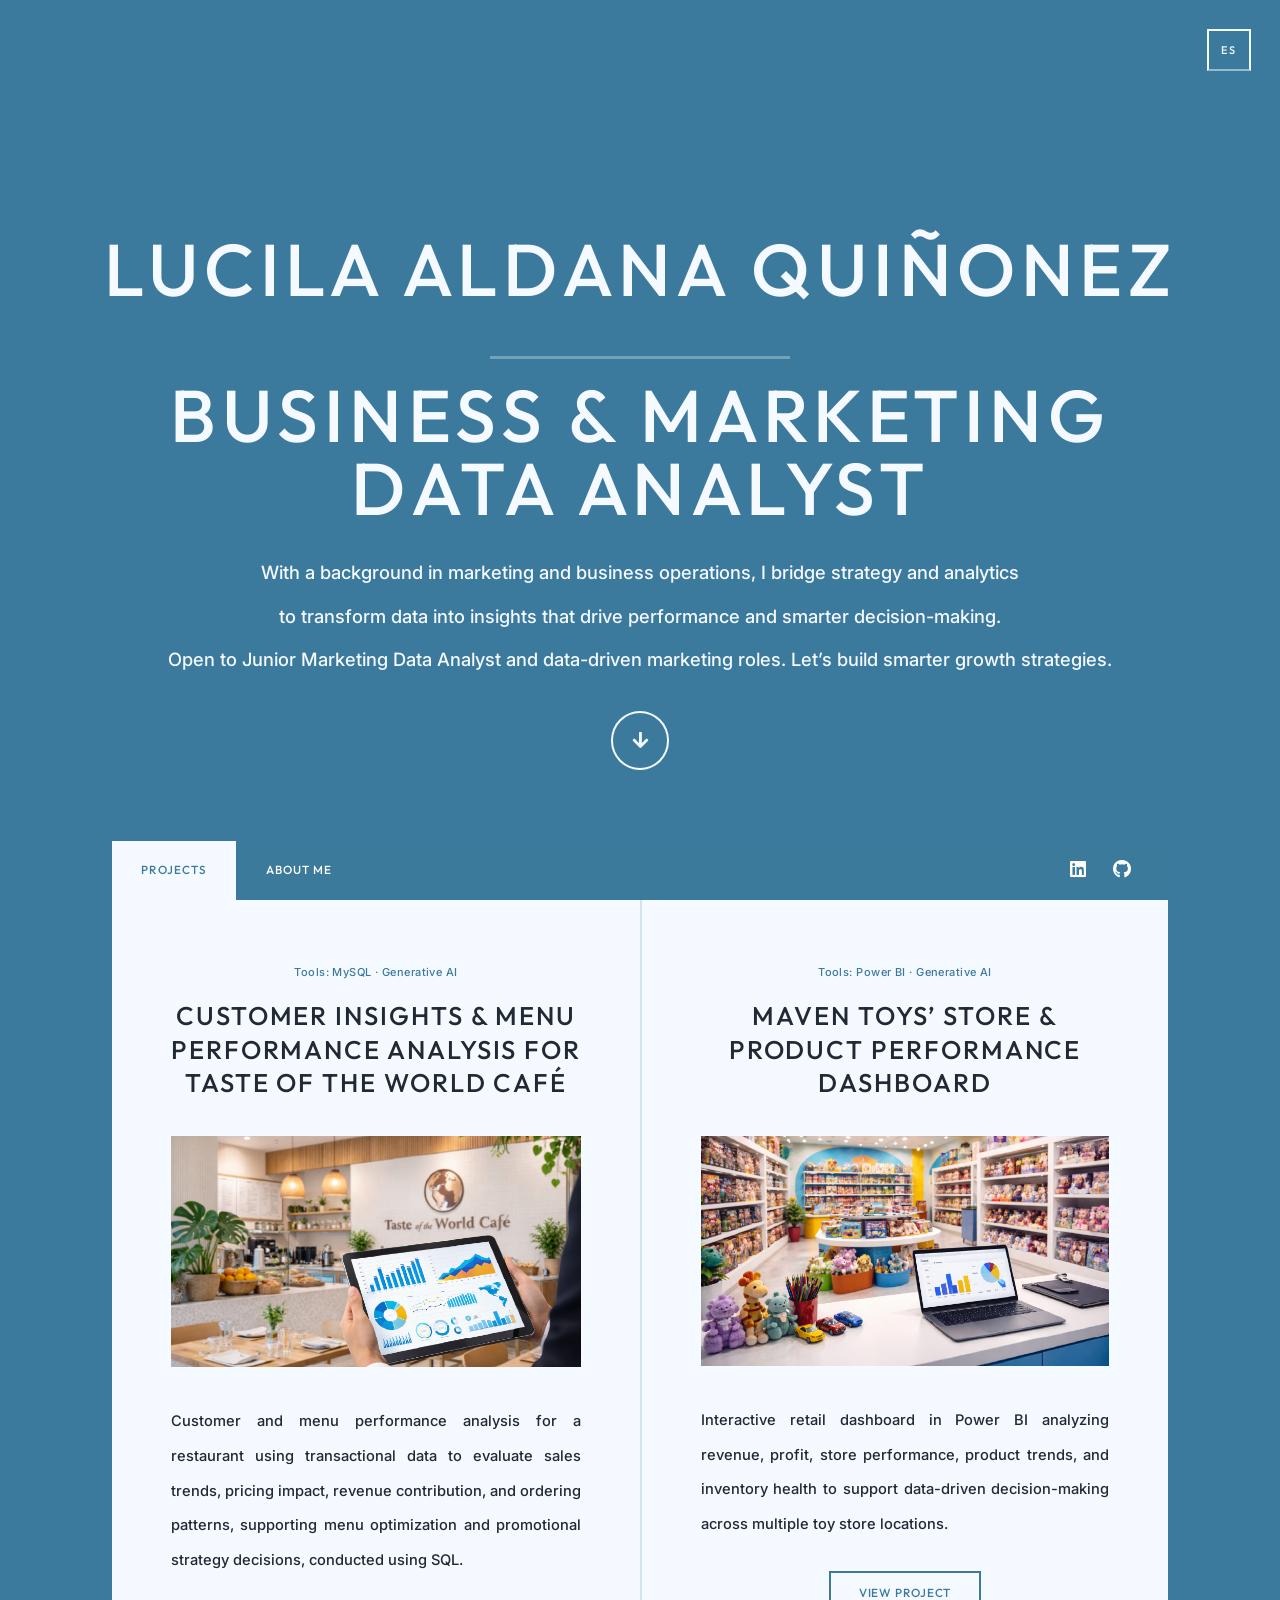
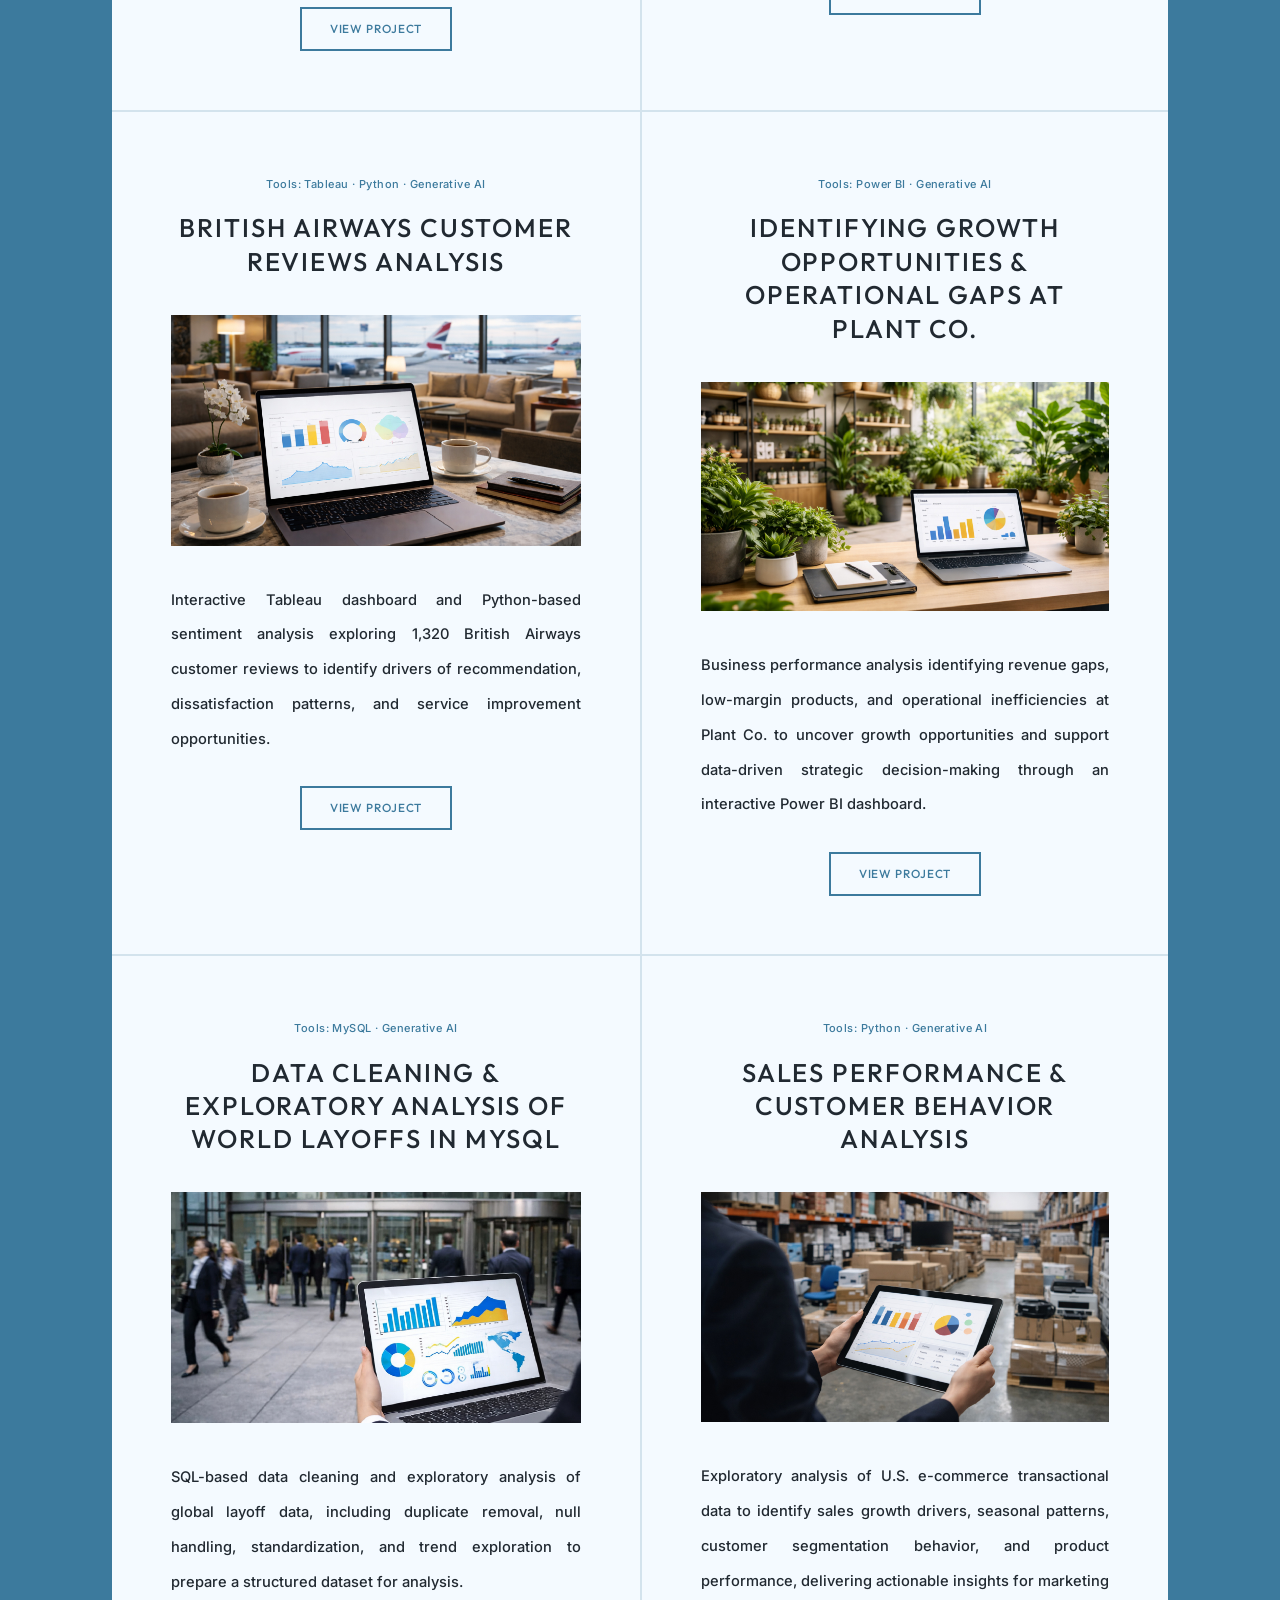
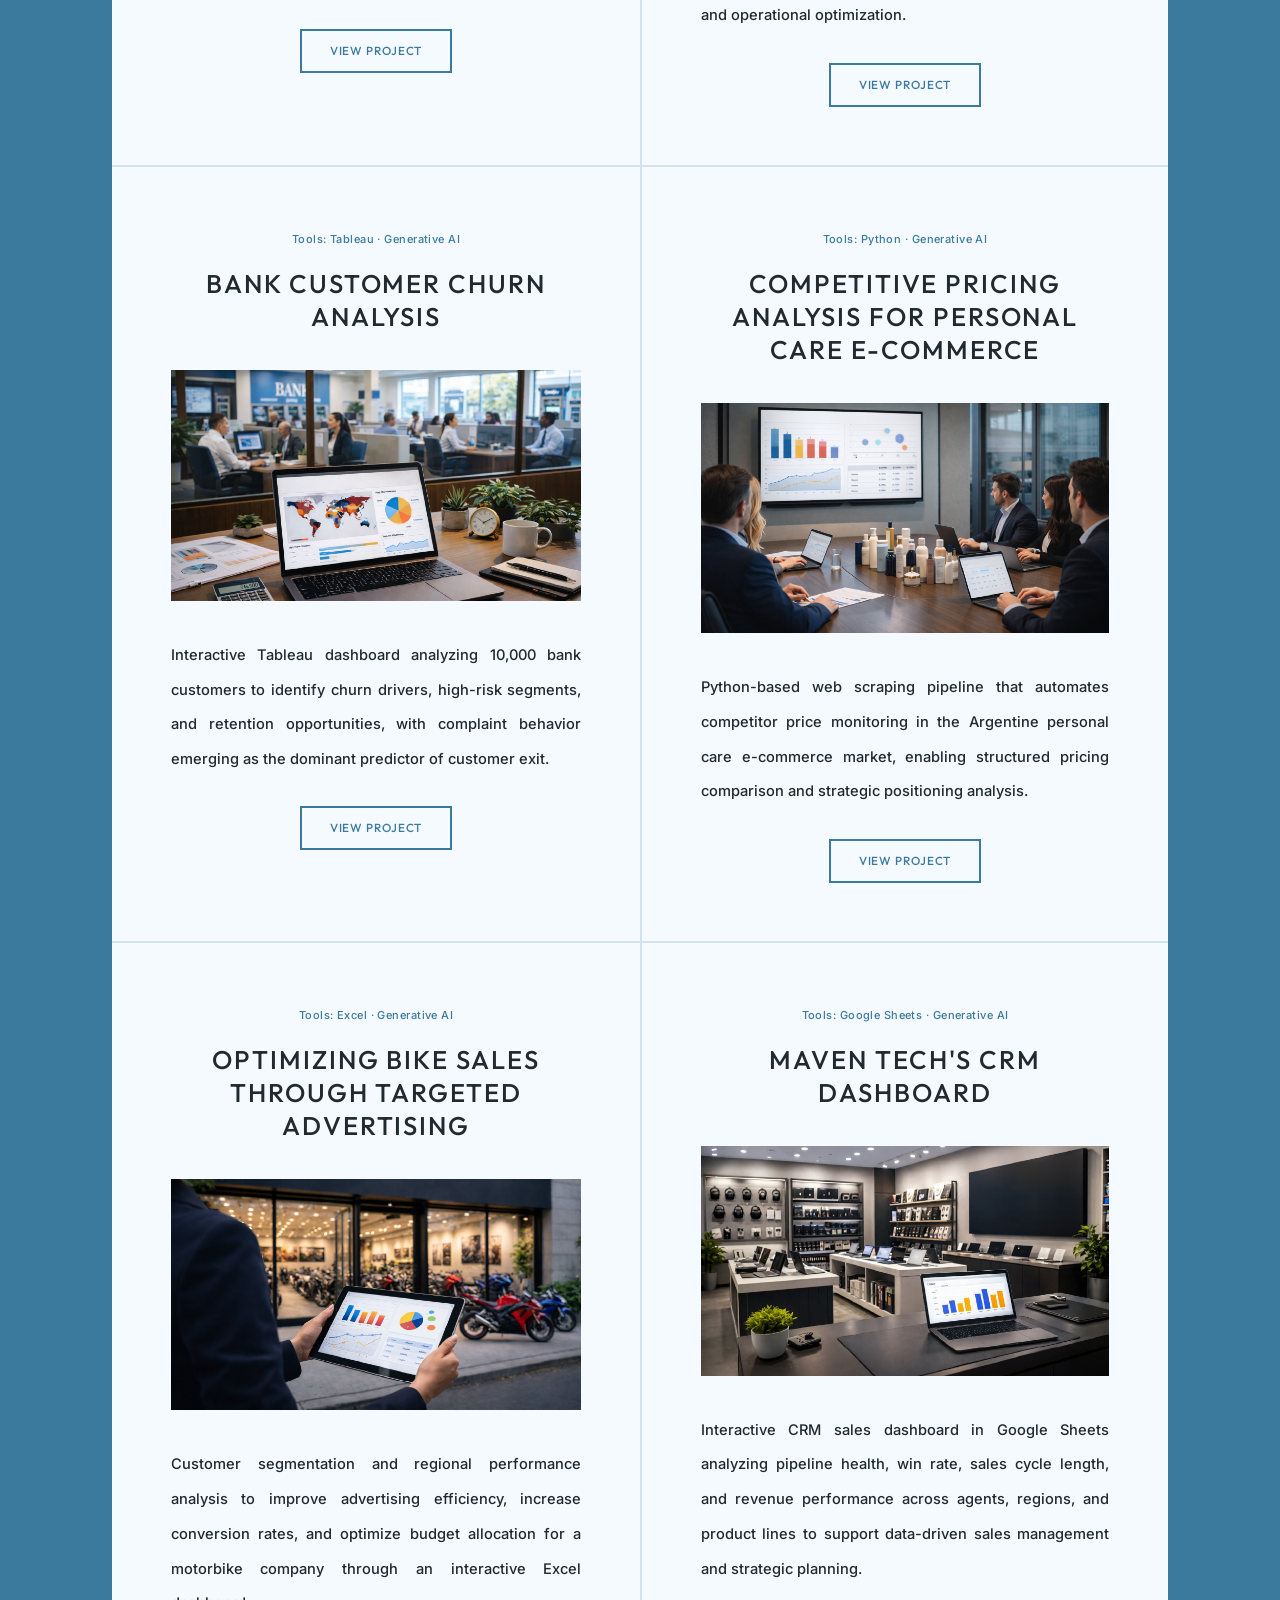
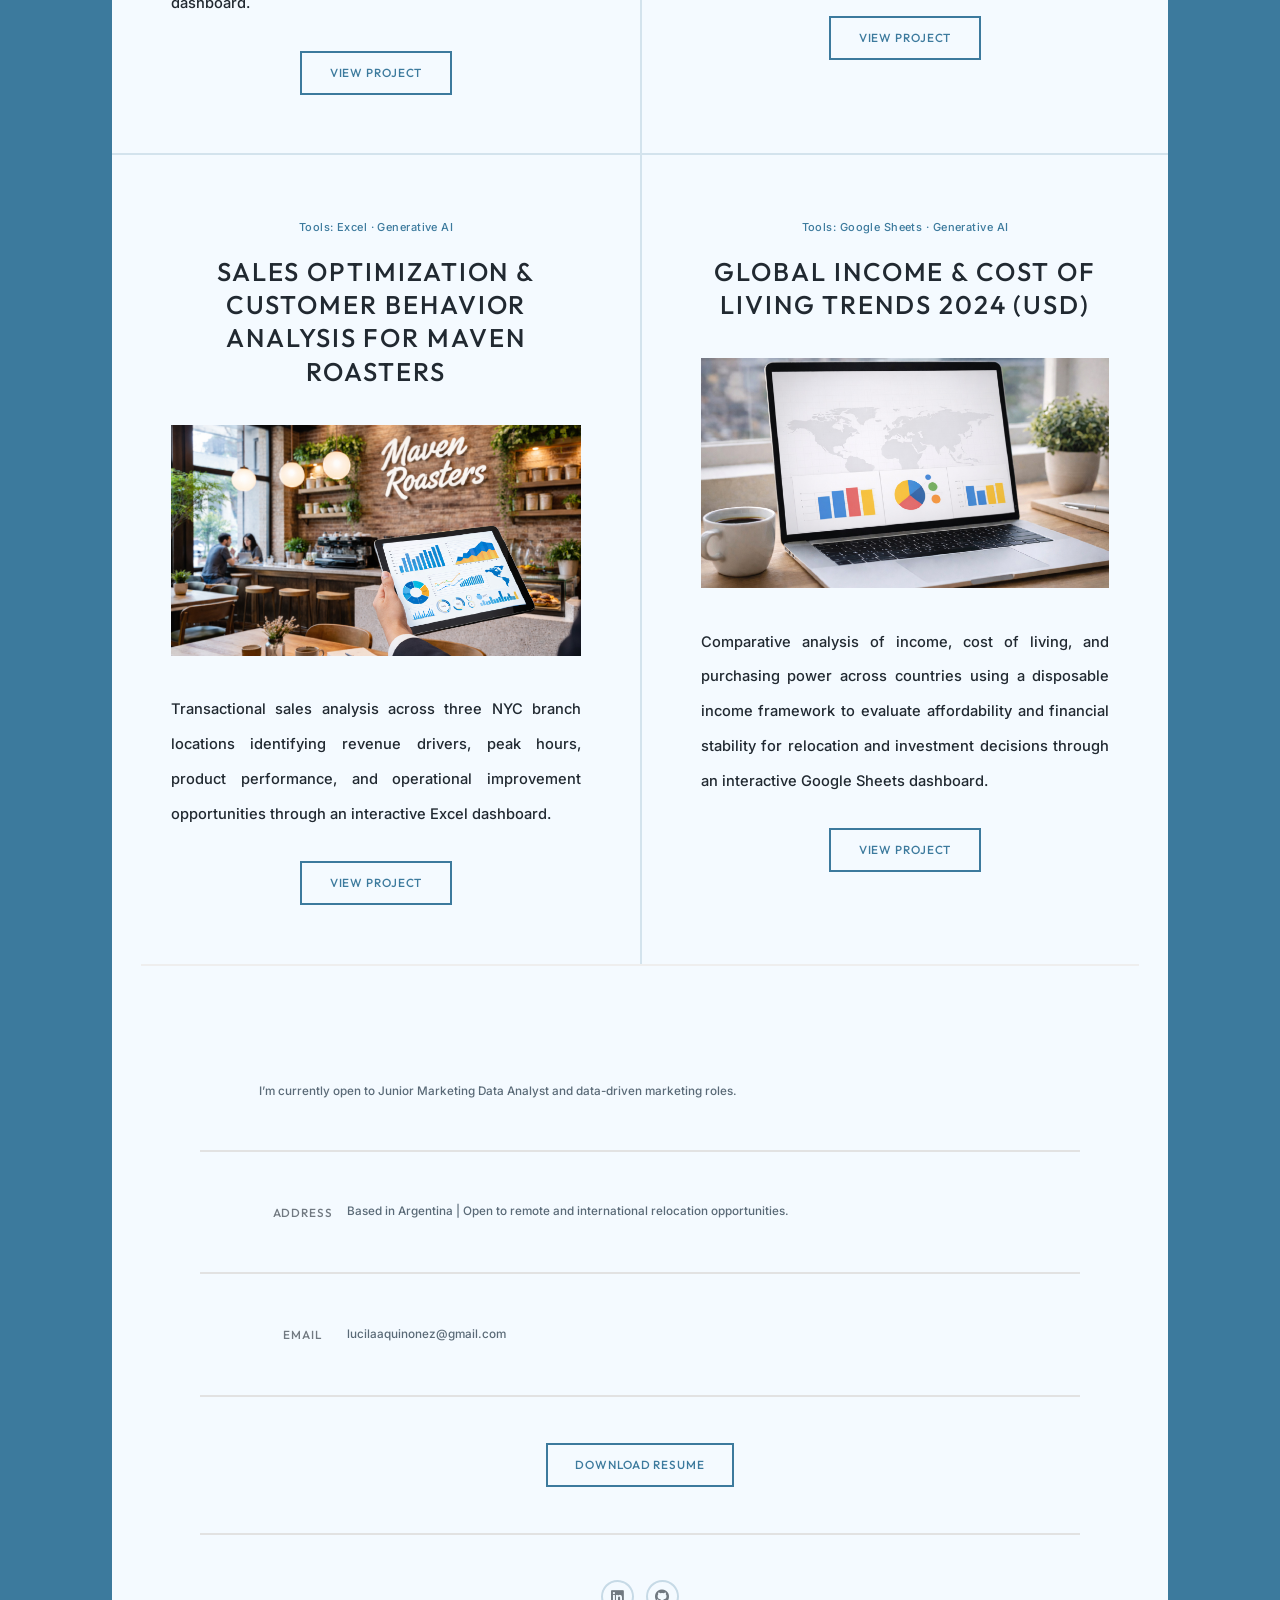
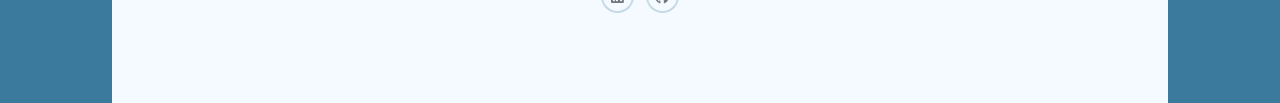
==== commit 86939049: "Update index.html" ====
--- a/index.html
+++ b/index.html
@@ -22,7 +22,7 @@
 						<a href="indice.html" class="lang-switch">ES</a>
 						<h1>Lucila Aldana Quiñonez</h1>
 						<div class="divider"></div>
-						<h1>Marketing<br />
+						<h1>Business & Marketing<br />
 						Data Analyst</h1>
 						<p>With a background in marketing and business operations, I bridge strategy and analytics<br />
 						to transform data into insights that drive performance and smarter decision-making.<br />
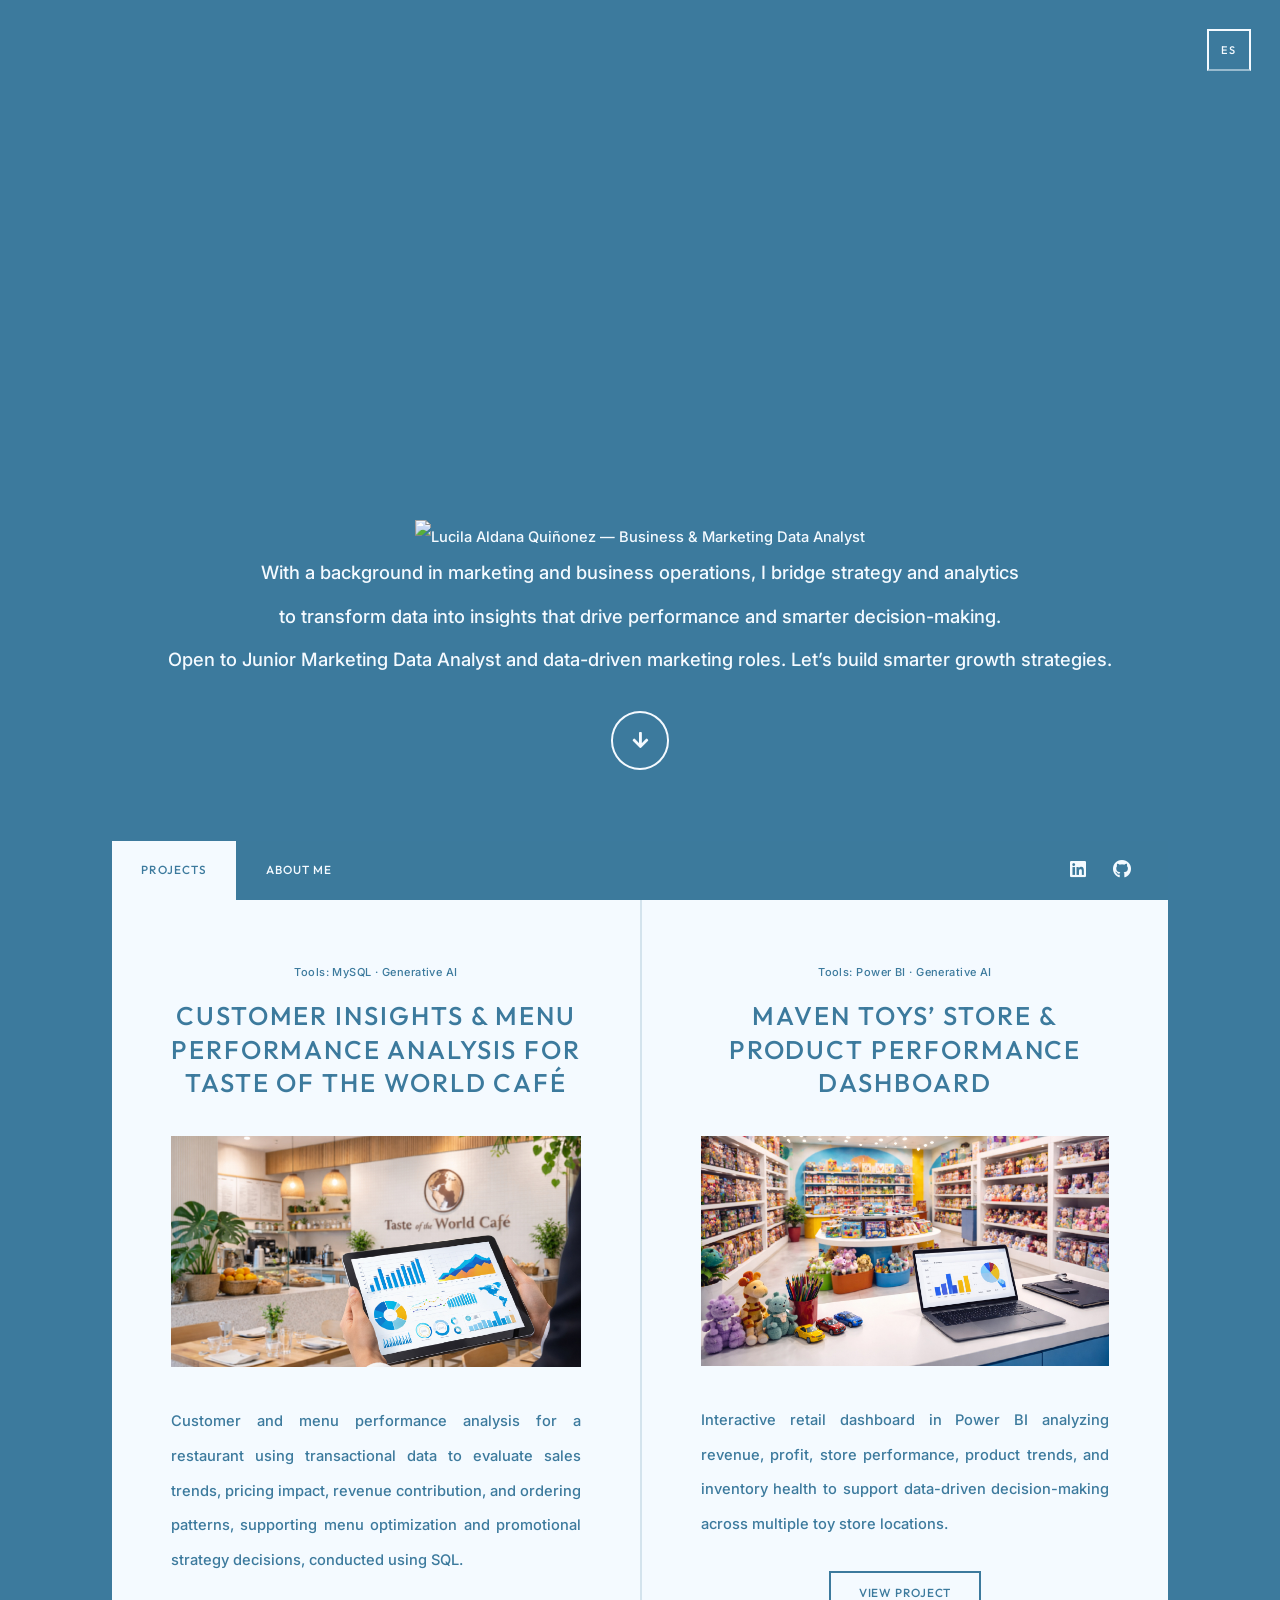
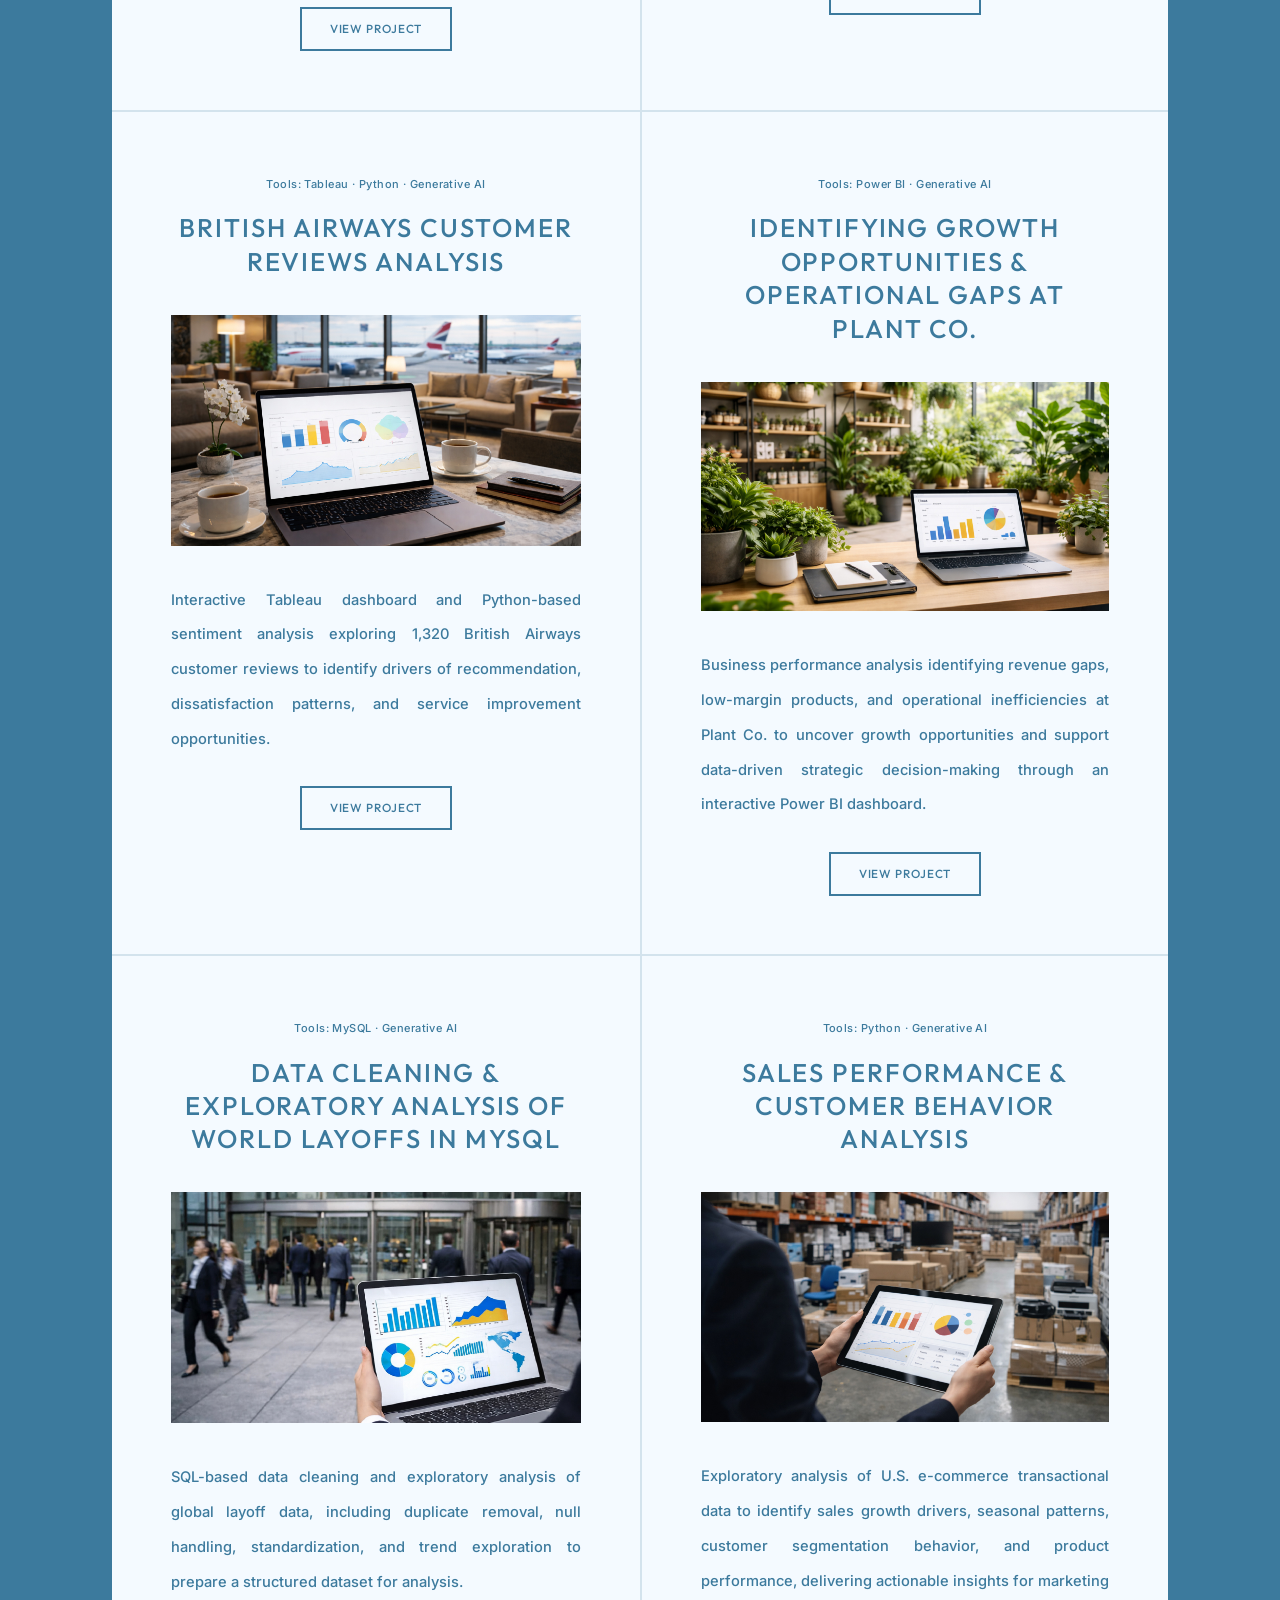
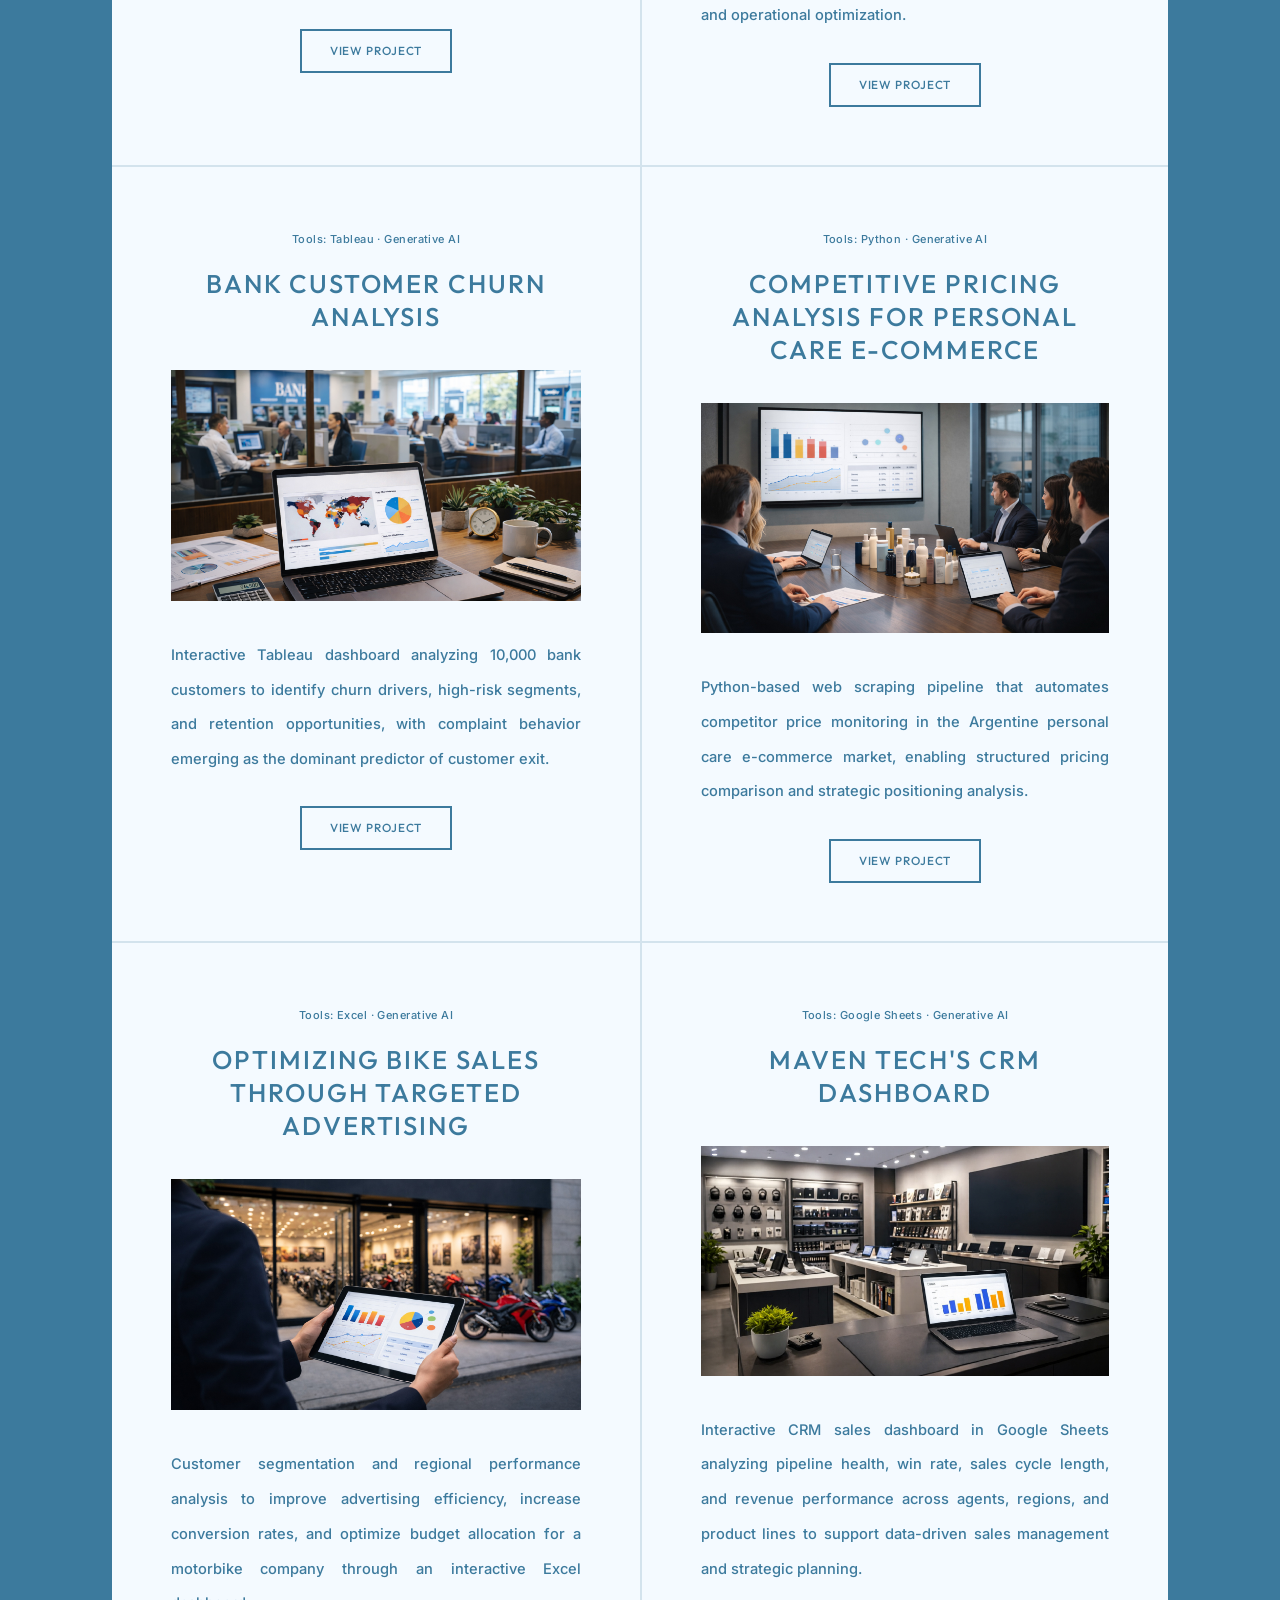
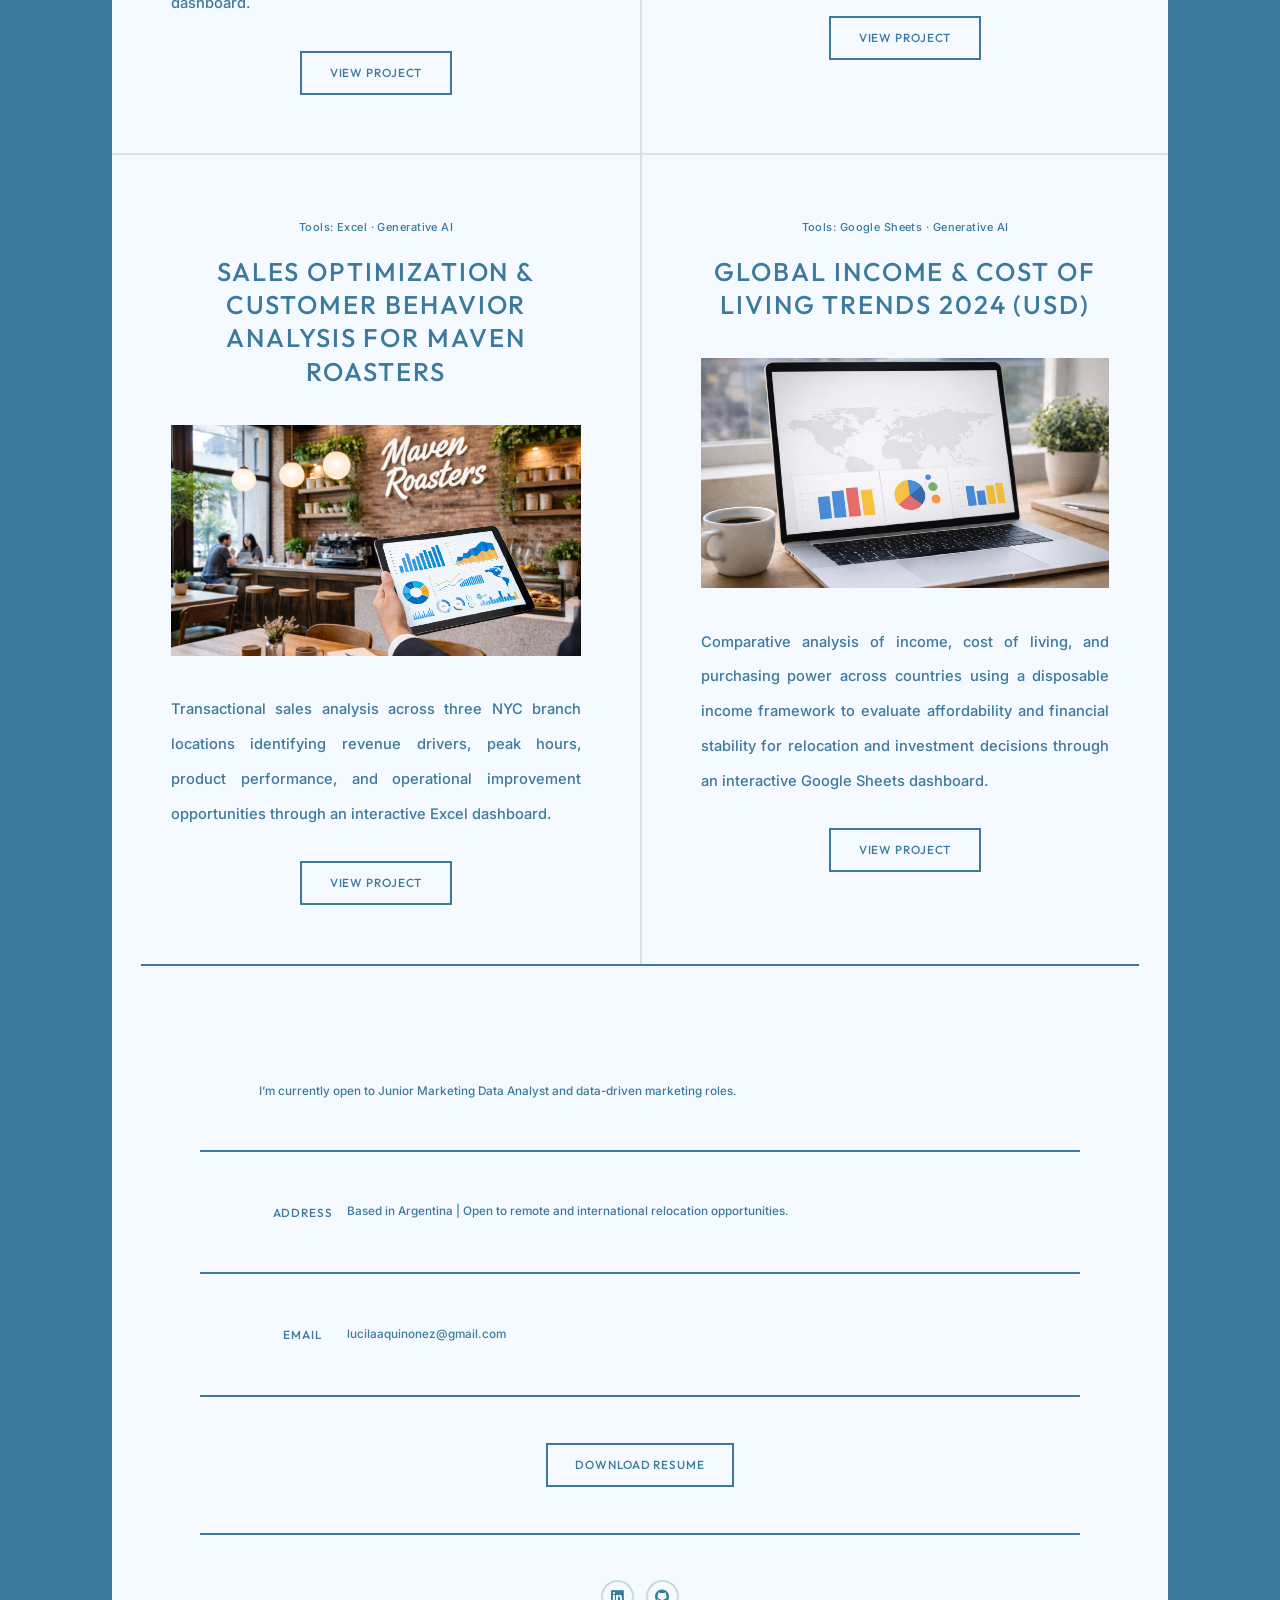
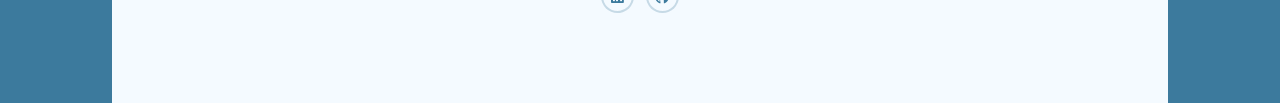
==== commit b101720f: "Update index.html" ====
--- a/index.html
+++ b/index.html
@@ -19,11 +19,8 @@
 
 				<!-- Intro -->
 					<div id="intro">
-						<a href="indice.html" class="lang-switch">ES</a>
-						<h1>Lucila Aldana Quiñonez</h1>
-						<div class="divider"></div>
-						<h1>Business & Marketing<br />
-						Data Analyst</h1>
+   						<a href="indice.html" class="lang-switch">ES</a>
+   						<img src="images/logo-index.png" alt="Lucila Aldana Quiñonez — Business & Marketing Data Analyst" class="intro-logo"/>
 						<p>With a background in marketing and business operations, I bridge strategy and analytics<br />
 						to transform data into insights that drive performance and smarter decision-making.<br />
 						Open to Junior Marketing Data Analyst and data-driven marketing roles. Let’s build smarter growth strategies.</p>
--- a/assets/css/main.css
+++ b/assets/css/main.css
@@ -6,7 +6,10 @@
 	--navy:     #3C7A9D;
 	--white:    #F4FAFF;
 	--sand:     #FDFBF7;
-	--font-wordmark: 'Outfit', sans-serif;
+	--dark:		#212931;
+	--green:	#0D8A6E;
+	--pink: 	#C96A7E;
+	--font-title: 'Outfit', sans-serif;
 	--font-body:     'Inter', sans-serif;
 	--font-tagline:  'Playfair Display', serif;
 }
@@ -161,7 +164,7 @@
 		}
 
 	body {
-		color: #212931;
+		color: #3C7A9D;
 	}
 
 	body, input, select, textarea {
@@ -198,7 +201,7 @@
 	}
 
 	h1, h2, h3, h4, h5, h6 {
-		font-family: var(--font-wordmark);
+		font-family: var(--font-title);
 		font-weight: 500;
 		line-height: 1.5;
 		letter-spacing: 0.075em;
@@ -305,11 +308,11 @@
 	}
 
 	input, select, textarea {
-		color: #212931;
+		color: #3C7A9D;
 	}
 
 	a {
-		color: #212931;
+		color: #3C7A9D;
 		border-bottom-color: rgba(33, 41, 49, 0.5);
 	}
 
@@ -319,24 +322,24 @@
 		}
 
 	strong, b {
-		color: #212931;
+		color: #3C7A9D;
 	}
 
 	h1, h2, h3, h4, h5, h6 {
-		color: #212931;
+		color: #3C7A9D;
 	}
 
 	blockquote {
-		border-left-color: #eeeeee;
+		border-left-color: #3C7A9D;
 	}
 
 	code {
 		background: rgba(220, 220, 220, 0.25);
-		border-color: #eeeeee;
+		border-color: #3C7A9D;
 	}
 
 	hr {
-		border-bottom-color: #eeeeee;
+		border-bottom-color: #3C7A9D;
 	}
 
 /* Row */
@@ -2073,7 +2076,7 @@
 		}
 
 	.box {
-		border-color: #eeeeee;
+		border-color: #3C7A9D;
 	}
 
 /* Button */
@@ -2095,7 +2098,7 @@
 		border-radius: 0;
 		cursor: pointer;
 		display: inline-block;
-		font-family: var(--font-wordmark);
+		font-family: var(--font-title);
 		font-size: 0.8rem;
 		font-weight: 500;
 		letter-spacing: 0.075em;
@@ -2330,7 +2333,7 @@
 
 	label {
 		display: block;
-		font-family: var(--font-wordmark);
+		font-family: var(--font-title);
 		font-weight: 500;
 		line-height: 1.5;
 		letter-spacing: 0.075em;
@@ -2492,7 +2495,7 @@
 	}
 
 	label {
-		color: #212931;
+		color: #3C7A9D;
 	}
 
 	input[type="text"],
@@ -2500,7 +2503,7 @@
 	input[type="email"],
 	select,
 	textarea {
-		border-color: #eeeeee;
+		border-color: #3C7A9D;
 	}
 
 		input[type="text"]:focus,
@@ -2508,25 +2511,25 @@
 		input[type="email"]:focus,
 		select:focus,
 		textarea:focus {
-			border-color: #18bfef;
+			border-color: #3C7A9D;
 		}
 
 	select {
-		background-image: url("data:image/svg+xml;charset=utf8,%3Csvg xmlns='http://www.w3.org/2000/svg' width='40' height='40' preserveAspectRatio='none' viewBox='0 0 40 40'%3E%3Cpath d='M9.4,12.3l10.4,10.4l10.4-10.4c0.2-0.2,0.5-0.4,0.9-0.4c0.3,0,0.6,0.1,0.9,0.4l3.3,3.3c0.2,0.2,0.4,0.5,0.4,0.9 c0,0.4-0.1,0.6-0.4,0.9L20.7,31.9c-0.2,0.2-0.5,0.4-0.9,0.4c-0.3,0-0.6-0.1-0.9-0.4L4.3,17.3c-0.2-0.2-0.4-0.5-0.4-0.9 c0-0.4,0.1-0.6,0.4-0.9l3.3-3.3c0.2-0.2,0.5-0.4,0.9-0.4S9.1,12.1,9.4,12.3z' fill='%23eeeeee' /%3E%3C/svg%3E");
+		background-image: url("data:image/svg+xml;charset=utf8,%3Csvg xmlns='http://www.w3.org/2000/svg' width='40' height='40' preserveAspectRatio='none' viewBox='0 0 40 40'%3E%3Cpath d='M9.4,12.3l10.4,10.4l10.4-10.4c0.2-0.2,0.5-0.4,0.9-0.4c0.3,0,0.6,0.1,0.9,0.4l3.3,3.3c0.2,0.2,0.4,0.5,0.4,0.9 c0,0.4-0.1,0.6-0.4,0.9L20.7,31.9c-0.2,0.2-0.5,0.4-0.9,0.4c-0.3,0-0.6-0.1-0.9-0.4L4.3,17.3c-0.2-0.2-0.4-0.5-0.4-0.9 c0-0.4,0.1-0.6,0.4-0.9l3.3-3.3c0.2-0.2,0.5-0.4,0.9-0.4S9.1,12.1,9.4,12.3z' fill='%233C7A9D' /%3E%3C/svg%3E");
 	}
 
 		select option {
-			background-color: #ffffff;
-			color: #212931;
+			background-color: #F4FAFF;
+			color: #3C7A9D;
 		}
 
 	.select-wrapper:before {
-		color: #eeeeee;
+		color: #3C7A9D;
 	}
 
 	input[type="checkbox"] + label,
 	input[type="radio"] + label {
-		color: #212931;
+		color: #3C7A9D;
 	}
 
 		input[type="checkbox"] + label:before,
@@ -2536,34 +2539,34 @@
 
 	input[type="checkbox"]:checked + label:before,
 	input[type="radio"]:checked + label:before {
-		background-color: #212931;
-		border-color: #212931;
-		color: #ffffff;
+		background-color: #3C7A9D;
+		border-color: #3C7A9D;
+		color: #F4FAFF;
 	}
 
 	input[type="checkbox"]:focus + label:before,
 	input[type="radio"]:focus + label:before {
-		border-color: #18bfef;
+		border-color: #3C7A9D;
 	}
 
 	::-webkit-input-placeholder {
-		color: #909498 !important;
+		color: #3C7A9D !important;
 	}
 
 	:-moz-placeholder {
-		color: #909498 !important;
+		color: #3C7A9D !important;
 	}
 
 	::-moz-placeholder {
-		color: #909498 !important;
+		color: #3C7A9D !important;
 	}
 
 	:-ms-input-placeholder {
-		color: #909498 !important;
+		color: #3C7A9D !important;
 	}
 
 	.formerize-placeholder {
-		color: #909498 !important;
+		color: #3C7A9D !important;
 	}
 
 /* Icon */
@@ -2903,11 +2906,11 @@
 		}
 
 	ul.divided li {
-		border-top-color: #eeeeee;
+		border-top-color: #3C7A9D;
 	}
 
 	ul.icons li a.icon:hover:before {
-		color: #18bfef;
+		color: #3C7A9D;
 	}
 
 	ul.icons.alt li .icon:before {
@@ -2937,7 +2940,7 @@
 		}
 
 		header > p {
-			font-style: italic;
+			font-style: normal;
 		}
 
 		header > h1 + p {
@@ -3014,7 +3017,7 @@
 		}
 
 	header.major .date:before, header.major .date:after {
-		border-top-color: #eeeeee;
+		border-top-color: #3C7A9D;
 	}
 
 /* Table */
@@ -3093,7 +3096,7 @@
 			}
 
 	table tbody tr {
-		border-color: #eeeeee;
+		border-color: #3C7A9D;
 	}
 
 		table tbody tr:nth-child(2n + 1) {
@@ -3101,19 +3104,19 @@
 		}
 
 	table th {
-		color: #212931;
+		color: #3C7A9D;
 	}
 
 	table thead {
-		border-bottom-color: #eeeeee;
+		border-bottom-color: #3C7A9D;
 	}
 
 	table tfoot {
-		border-top-color: #eeeeee;
+		border-top-color: #3C7A9D;
 	}
 
 	table.alt tbody tr td {
-		border-color: #eeeeee;
+		border-color: #3C7A9D;
 	}
 
 /* Pagination */
@@ -3206,30 +3209,30 @@
 		}
 
 	.pagination a, .pagination span {
-		border-color: #eeeeee;
+		border-color: #3C7A9D;
 	}
 
 	.pagination a {
-		color: #212931 !important;
+		color: #3C7A9D !important;
 	}
 
 		.pagination a:hover {
-			color: #18bfef !important;
-			border-color: #18bfef;
+			color: #3C7A9D !important;
+			border-color: #3C7A9D;
 			z-index: 1;
 		}
 
 			.pagination a:hover + a,
 			.pagination a:hover + span {
-				border-left-color: #18bfef;
+				border-left-color: #3C7A9D;
 			}
 
 		.pagination a.active {
-			background-color: #eeeeee;
+			background-color: #3C7A9D;
 		}
 
 	.pagination span {
-		color: #eeeeee;
+		color: #3C7A9D;
 	}
 
 /* Wrapper */
@@ -3534,7 +3537,7 @@
 /* Header */
 
 	#header {
-		color: #212931;
+		color: #3C7A9D;
 		-moz-align-items: center;
 		-webkit-align-items: center;
 		-ms-align-items: center;
@@ -3564,38 +3567,38 @@
 	}
 
 		#header input, #header select, #header textarea {
-			color: #ffffff;
+			color: #F4FAFF;
 		}
 
 		#header a {
-			color: #212931;
+			color: #3C7A9D;
 			border-bottom-color: rgba(255, 255, 255, 0.5);
 		}
 
 			#header a:hover {
 				border-bottom-color: transparent;
-				color: #18bfef !important;
+				color: #3C7A9D !important;
 			}
 
 		#header strong, #header b {
-			color: #ffffff;
+			color: #F4FAFF;
 		}
 
 		#header h1, #header h2, #header h3, #header h4, #header h5, #header h6 {
-			color: #ffffff;
+			color: #F4FAFF;
 		}
 
 		#header blockquote {
-			border-left-color: #ffffff;
+			border-left-color: #F4FAFF;
 		}
 
 		#header code {
 			background: rgba(255, 255, 255, 0.075);
-			border-color: #ffffff;
+			border-color: #F4FAFF;
 		}
 
 		#header hr {
-			border-bottom-color: #ffffff;
+			border-bottom-color: #F4FAFF;
 		}
 
 		#header .logo {
@@ -3607,7 +3610,7 @@
 			border-style: solid;
 			border-color: var(--white);
 			border-width: 5px !important;
-			font-family: var(--font-wordmark);
+			font-family: var(--font-title);
 			font-size: 2.25rem;
 			font-weight: 500;
 			letter-spacing: 0.075em;
@@ -3669,7 +3672,7 @@
 	}
 
 		#nav ul.divided li {
-			border-top-color: #ffffff;
+			border-top-color: #F4FAFF;
 		}
 
 		#nav ul.icons li a.icon:hover:before {
@@ -3685,38 +3688,38 @@
 		}
 
 		#nav input, #nav select, #nav textarea {
-			color: #ffffff;
+			color: #F4FAFF;
 		}
 
 		#nav a {
-			color: #ffffff;
+			color: #F4FAFF;
 			border-bottom-color: rgba(255, 255, 255, 0.5);
 		}
 
 			#nav a:hover {
 				border-bottom-color: transparent;
-				color: #18bfef !important;
+				color: #3C7A9D !important;
 			}
 
 		#nav strong, #nav b {
-			color: #ffffff;
+			color: #F4FAFF;
 		}
 
 		#nav h1, #nav h2, #nav h3, #nav h4, #nav h5, #nav h6 {
-			color: #ffffff;
+			color: #F4FAFF;
 		}
 
 		#nav blockquote {
-			border-left-color: #ffffff;
+			border-left-color: #F4FAFF;
 		}
 
 		#nav code {
 			background: rgba(255, 255, 255, 0.075);
-			border-color: #ffffff;
+			border-color: #F4FAFF;
 		}
 
 		#nav hr {
-			border-bottom-color: #ffffff;
+			border-bottom-color: #F4FAFF;
 		}
 
 		#nav ul.links {
@@ -3732,7 +3735,7 @@
 			-webkit-flex-shrink: 1;
 			-ms-flex-shrink: 1;
 			flex-shrink: 1;
-			font-family: var(--font-wordmark);
+			font-family: var(--font-title);
 			font-weight: 500;
 			letter-spacing: 0.075em;
 			list-style: none;
@@ -3807,7 +3810,7 @@
 
 		#main > * {
 			padding: 4rem 4rem 2rem 4rem ;
-			border-top: solid 2px #eeeeee;
+			border-top: solid 2px #3C7A9D;
 			margin: 0;
 		}
 
@@ -3989,7 +3992,7 @@
 /* Footer */
 
 	#footer {
-		color: #5a6a77;
+		color: #3C7A9D;
 		display: -moz-flex;
 		display: -webkit-flex;
 		display: -ms-flex;
@@ -4004,42 +4007,42 @@
 	}
 
 		#footer input, #footer select, #footer textarea {
-			color: #717981;
+			color: #3C7A9D;
 		}
 
 		#footer a {
-			color: #717981;
+			color: #3C7A9D;
 			border-bottom-color: rgba(113, 121, 129, 0.5);
 		}
 
 			#footer a:hover {
 				border-bottom-color: transparent;
-				color: #18bfef !important;
+				color: #3C7A9D !important;
 			}
 
 		#footer strong, #footer b {
-			color: #717981;
+			color: #3C7A9D;
 		}
 
 		#footer h1, #footer h2, #footer h3, #footer h4, #footer h5, #footer h6 {
-			color: #717981;
+			color: #3C7A9D;
 		}
 
 		#footer blockquote {
-			border-left-color: #e2e2e2;
+			border-left-color: #3C7A9D;
 		}
 
 		#footer code {
 			background: rgba(220, 220, 220, 0.5);
-			border-color: #e2e2e2;
+			border-color: #3C7A9D;
 		}
 
 		#footer hr {
-			border-bottom-color: #e2e2e2;
+			border-bottom-color: #3C7A9D;
 		}
 
 		#footer .box {
-			border-color: #e2e2e2;
+			border-color: #3C7A9D;
 		}
 
 		#footer input[type="submit"],
@@ -4082,7 +4085,7 @@
 				}
 
 		#footer label {
-			color: #717981;
+			color: #3C7A9D;
 		}
 
 		#footer input[type="text"],
@@ -4090,7 +4093,7 @@
 		#footer input[type="email"],
 		#footer select,
 		#footer textarea {
-			border-color: #e2e2e2;
+			border-color: #3C7A9D;
 		}
 
 			#footer input[type="text"]:focus,
@@ -4098,7 +4101,7 @@
 			#footer input[type="email"]:focus,
 			#footer select:focus,
 			#footer textarea:focus {
-				border-color: #18bfef;
+				border-color: #3C7A9D;
 			}
 
 		#footer select {
@@ -4106,58 +4109,58 @@
 		}
 
 			#footer select option {
-				background-color: #f5f5f5;
-				color: #717981;
+				background-color: #3C7A9D;
+				color: #3C7A9D;
 			}
 
 		#footer .select-wrapper:before {
-			color: #e2e2e2;
+			color: #3C7A9D;
 		}
 
 		#footer input[type="checkbox"] + label,
 		#footer input[type="radio"] + label {
-			color: #717981;
+			color: #3C7A9D;
 		}
 
 			#footer input[type="checkbox"] + label:before,
 			#footer input[type="radio"] + label:before {
-				border-color: #e2e2e2;
+				border-color: #3C7A9D;
 			}
 
 		#footer input[type="checkbox"]:checked + label:before,
 		#footer input[type="radio"]:checked + label:before {
-			background-color: #717981;
-			border-color: #717981;
-			color: #f5f5f5;
+			background-color: #3C7A9D;
+			border-color: #3C7A9D;
+			color: #3C7A9Dvvv;
 		}
 
 		#footer input[type="checkbox"]:focus + label:before,
 		#footer input[type="radio"]:focus + label:before {
-			border-color: #18bfef;
+			border-color: #3C7A9D;
 		}
 
 		#footer ::-webkit-input-placeholder {
-			color: #b3b7bb !important;
+			color: #3C7A9D !important;
 		}
 
 		#footer :-moz-placeholder {
-			color: #b3b7bb !important;
+			color: #3C7A9D !important;
 		}
 
 		#footer ::-moz-placeholder {
-			color: #b3b7bb !important;
+			color: #3C7A9D !important;
 		}
 
 		#footer :-ms-input-placeholder {
-			color: #b3b7bb !important;
+			color: #3C7A9D !important;
 		}
 
 		#footer .formerize-placeholder {
-			color: #b3b7bb !important;
+			color: #3C7A9D !important;
 		}
 
 		#footer ul.divided li {
-			border-top-color: #e2e2e2;
+			border-top-color: #3C7A9D;
 		}
 
 		#footer ul.icons li a.icon:hover:before {
@@ -4173,11 +4176,11 @@
 		}
 
 		#footer header.major .date:before, #footer header.major .date:after {
-			border-top-color: #e2e2e2;
+			border-top-color: #3C7A9D;
 		}
 
 		#footer table tbody tr {
-			border-color: #e2e2e2;
+			border-color: #3C7A9D;
 		}
 
 			#footer table tbody tr:nth-child(2n + 1) {
@@ -4185,46 +4188,46 @@
 			}
 
 		#footer table th {
-			color: #717981;
+			color: #3C7A9D;
 		}
 
 		#footer table thead {
-			border-bottom-color: #e2e2e2;
+			border-bottom-color: #3C7A9D;
 		}
 
 		#footer table tfoot {
-			border-top-color: #e2e2e2;
+			border-top-color: #3C7A9D;
 		}
 
 		#footer table.alt tbody tr td {
-			border-color: #e2e2e2;
+			border-color: #3C7A9D;
 		}
 
 		#footer .pagination a, #footer .pagination span {
-			border-color: #e2e2e2;
+			border-color: #3C7A9D;
 		}
 
 		#footer .pagination a {
-			color: #717981 !important;
+			color: #3C7A9D !important;
 		}
 
 			#footer .pagination a:hover {
-				color: #18bfef !important;
-				border-color: #18bfef;
+				color: #3C7A9D !important;
+				border-color: #3C7A9D;
 				z-index: 1;
 			}
 
 				#footer .pagination a:hover + a,
 				#footer .pagination a:hover + span {
-					border-left-color: #18bfef;
+					border-left-color: #3C7A9D;
 				}
 
 			#footer .pagination a.active {
-				background-color: #e2e2e2;
+				background-color: #3C7A9D;
 			}
 
 		#footer .pagination span {
-			color: #e2e2e2;
+			color: #3C7A9D;
 		}
 
 		#footer > section {
@@ -4241,7 +4244,7 @@
 			-ms-flex-shrink: 1;
 			flex-shrink: 1;
 			padding: 4rem 4rem 2rem 4rem ;
-			border-left: solid 2px #e2e2e2;
+			border-left: solid 2px #3C7A9D;
 		}
 
 			#footer > section:first-child {
@@ -4262,7 +4265,7 @@
 
 				#footer > section.split > section {
 					padding: 3rem 4rem 1rem 4rem ;
-					border-top: solid 2px #e2e2e2;
+					border-top: solid 2px #3C7A9D;
 				}
 
 					#footer > section.split > section:first-child {
@@ -4345,7 +4348,7 @@
 			}
 
 				#footer > section {
-					border-top: solid 2px #e2e2e2;
+					border-top: solid 2px #3C7A9D;
 				}
 
 					#footer > section:first-child {
@@ -4425,11 +4428,11 @@
 		}
 
 	#copyright {
-		color: #ffffff;
+		color: #F4FAFF;
 		position: relative;
 		color: rgba(244, 250, 255, 0.45);
 		cursor: default;
-		font-family: var(--font-wordmark);
+		font-family: var(--font-title);
 		font-size: 0.8rem;
 		font-weight: 500;
 		letter-spacing: 0.075em;
@@ -4443,38 +4446,38 @@
 	}
 
 		#copyright input, #copyright select, #copyright textarea {
-			color: #ffffff;
+			color: #F4FAFF;
 		}
 
 		#copyright a {
-			color: #ffffff;
+			color: #F4FAFF;
 			border-bottom-color: rgba(255, 255, 255, 0.5);
 		}
 
 			#copyright a:hover {
 				border-bottom-color: transparent;
-				color: #18bfef !important;
+				color: #3C7A9D !important;
 			}
 
 		#copyright strong, #copyright b {
-			color: #ffffff;
+			color: #F4FAFF;
 		}
 
 		#copyright h1, #copyright h2, #copyright h3, #copyright h4, #copyright h5, #copyright h6 {
-			color: #ffffff;
+			color: #F4FAFF;
 		}
 
 		#copyright blockquote {
-			border-left-color: #ffffff;
+			border-left-color: #F4FAFF;
 		}
 
 		#copyright code {
 			background: rgba(255, 255, 255, 0.075);
-			border-color: #ffffff;
+			border-color: #F4FAFF;
 		}
 
 		#copyright hr {
-			border-bottom-color: #ffffff;
+			border-bottom-color: #F4FAFF;
 		}
 
 		#copyright a {
@@ -4539,7 +4542,7 @@
 		right: 0.75rem;
 		border: 0;
 		color: var(--white);
-		font-family: var(--font-wordmark);
+		font-family: var(--font-title);
 		font-size: 0.9rem;
 		font-weight: 500;
 		letter-spacing: 0.075em;
@@ -4631,7 +4634,7 @@
 				#navPanel .links li a {
 					border-bottom: 0;
 					display: block;
-					font-family: var(--font-wordmark);
+					font-family: var(--font-title);
 					font-size: 0.9rem;
 					font-weight: 500;
 					letter-spacing: 0.075em;
@@ -4652,7 +4655,7 @@
 			transition: color 0.2s ease-in-out;
 			-webkit-tap-highlight-color: rgba(0, 0, 0, 0);
 			border: 0;
-			color: #909498;
+			color: #3C7A9D;
 			cursor: pointer;
 			display: block;
 			height: 3.25rem;
@@ -4685,7 +4688,7 @@
 			}
 
 			#navPanel .close:hover {
-				color: #212931;
+				color: #3C7A9D;
 			}
 
 			@media screen and (max-width: 736px) {
@@ -4734,7 +4737,7 @@
     position: absolute;
     top: 2rem;
     right: 2rem;
-    font-family: var(--font-wordmark);
+    font-family: var(--font-title);
     font-size: 0.75rem;
     font-weight: 500;
     letter-spacing: 2px;
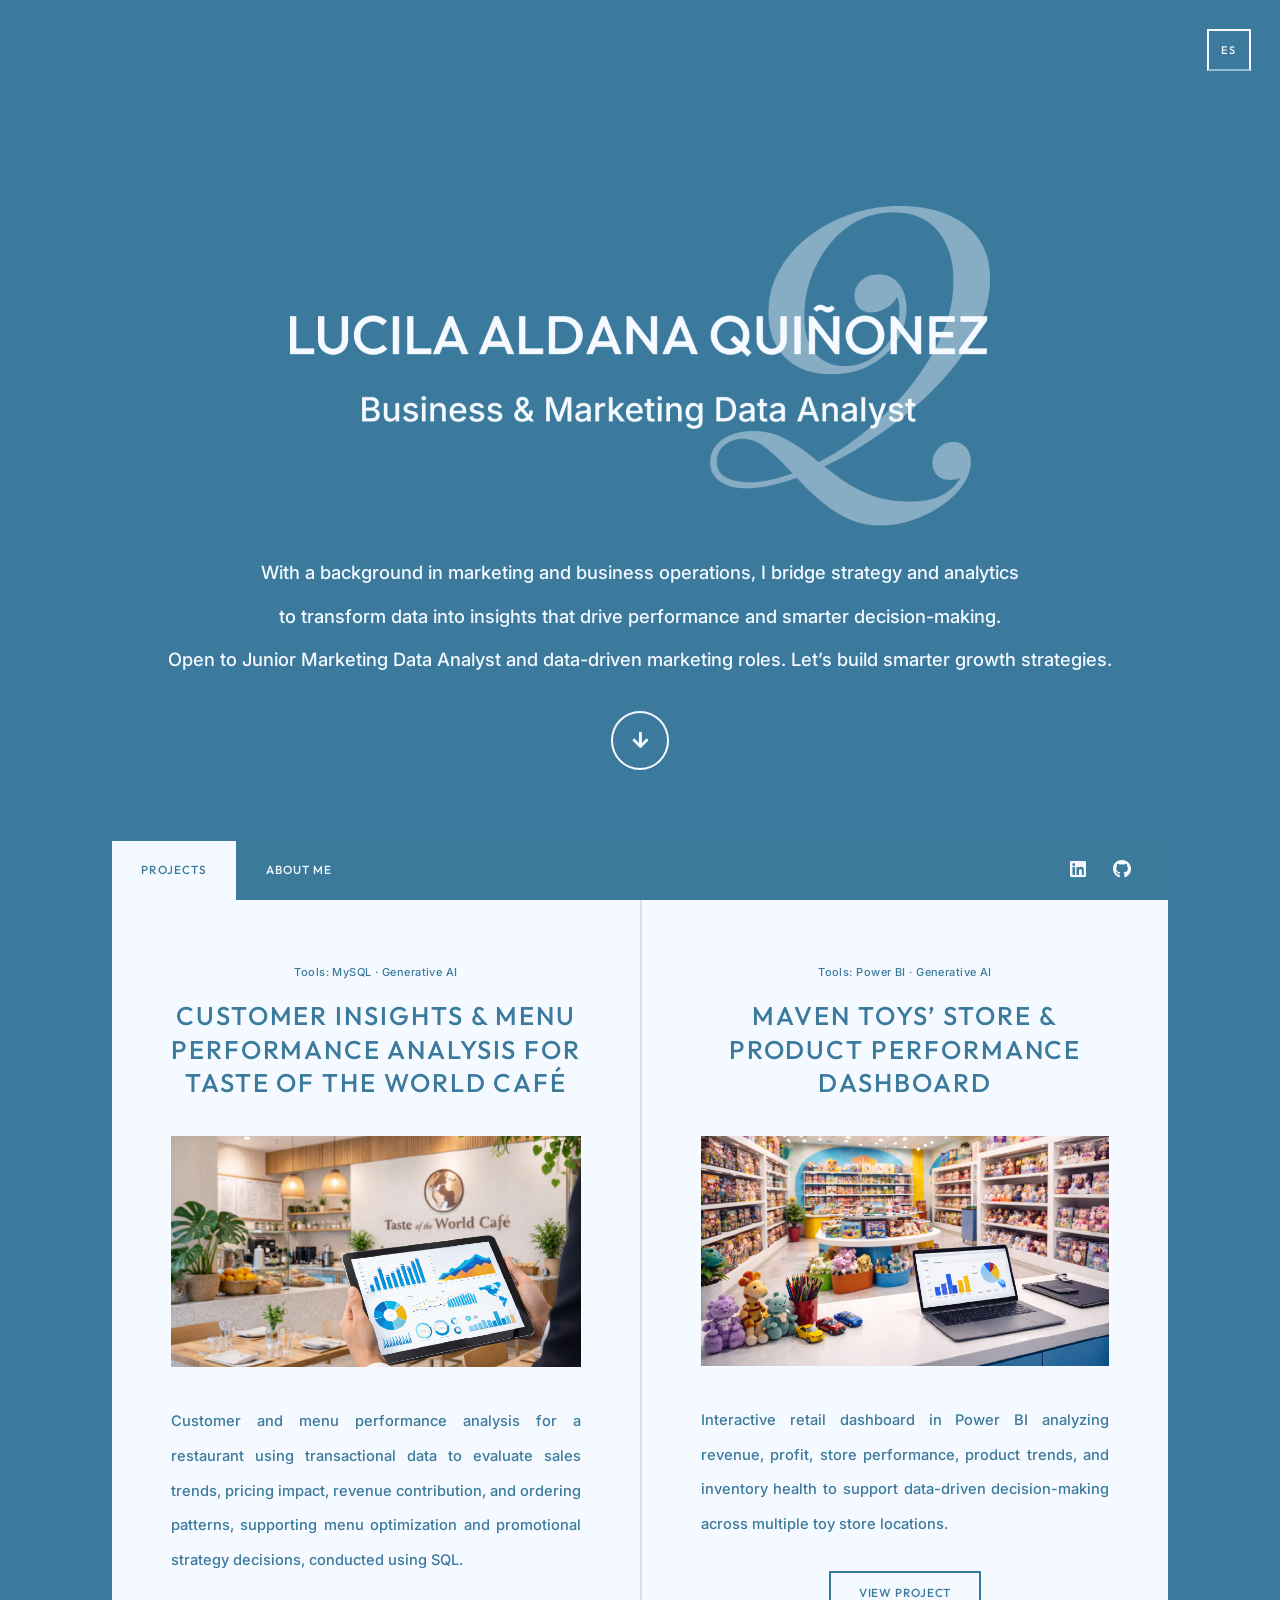
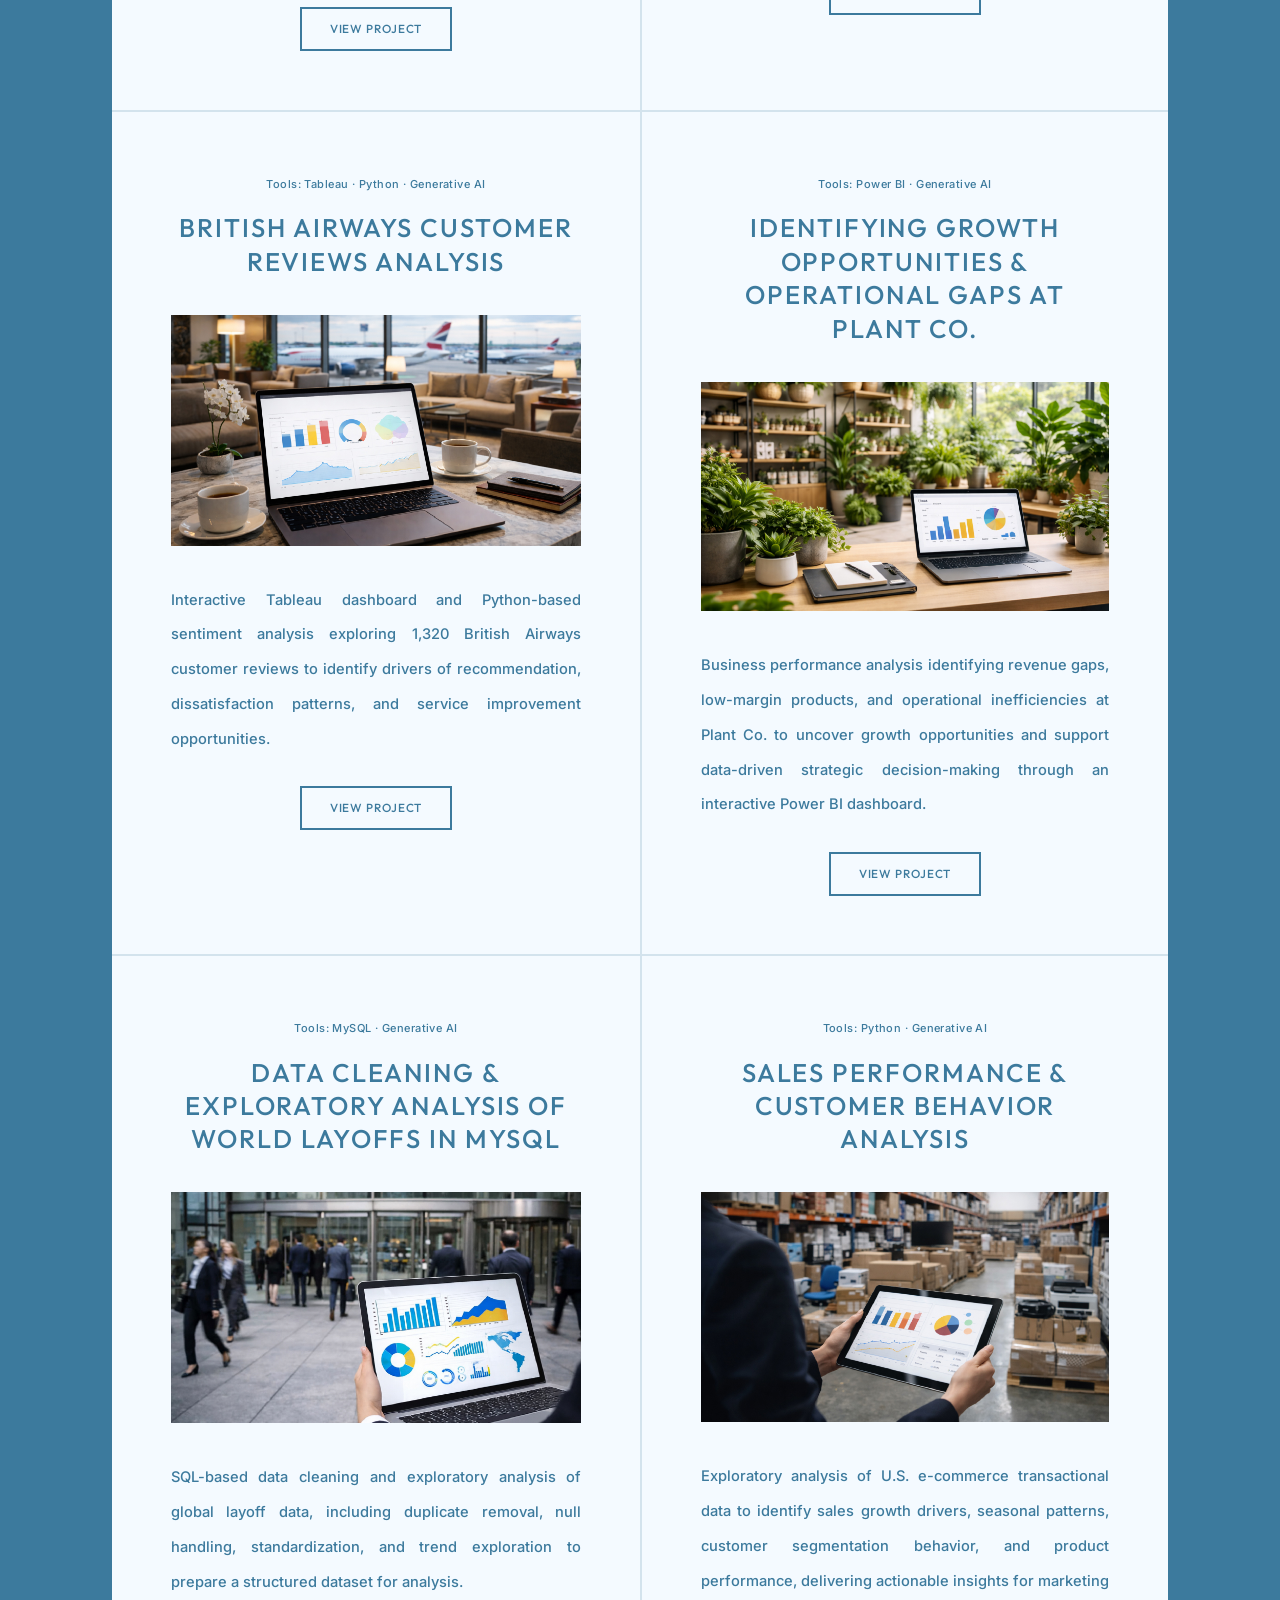
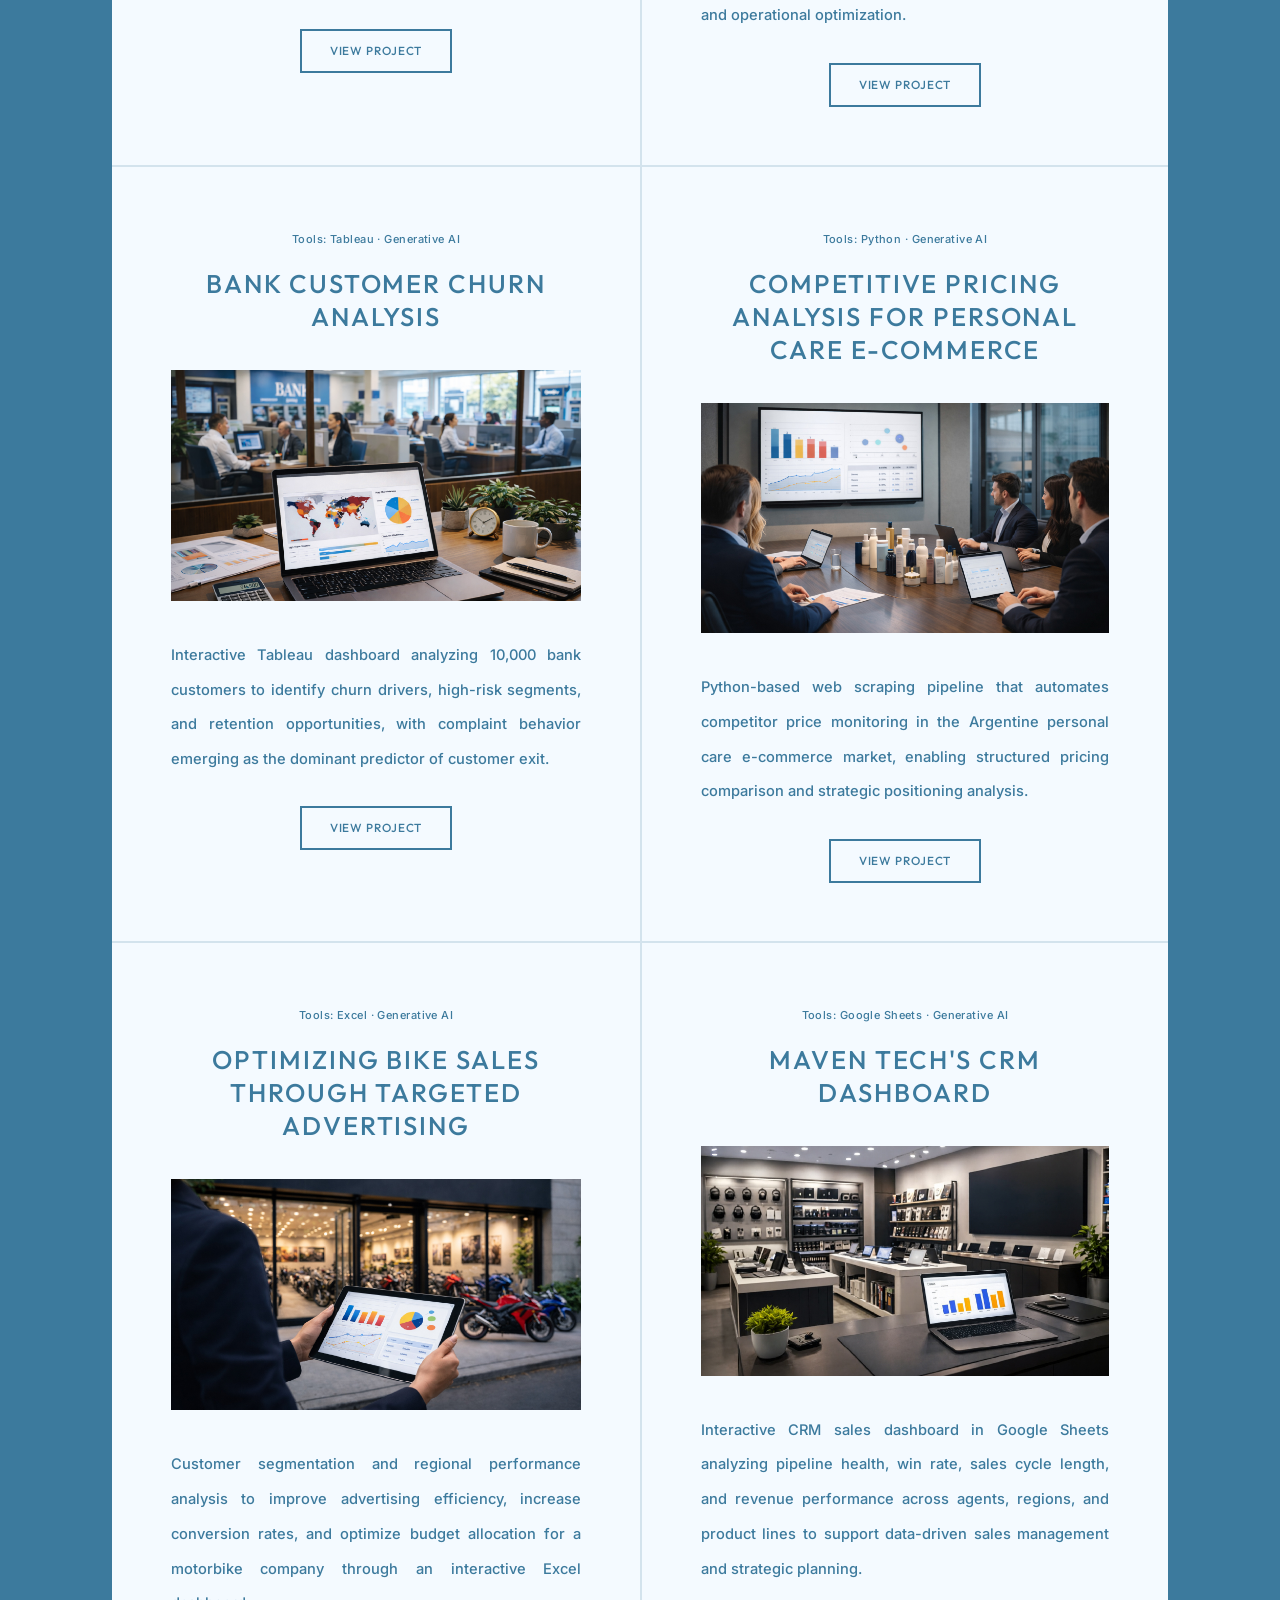
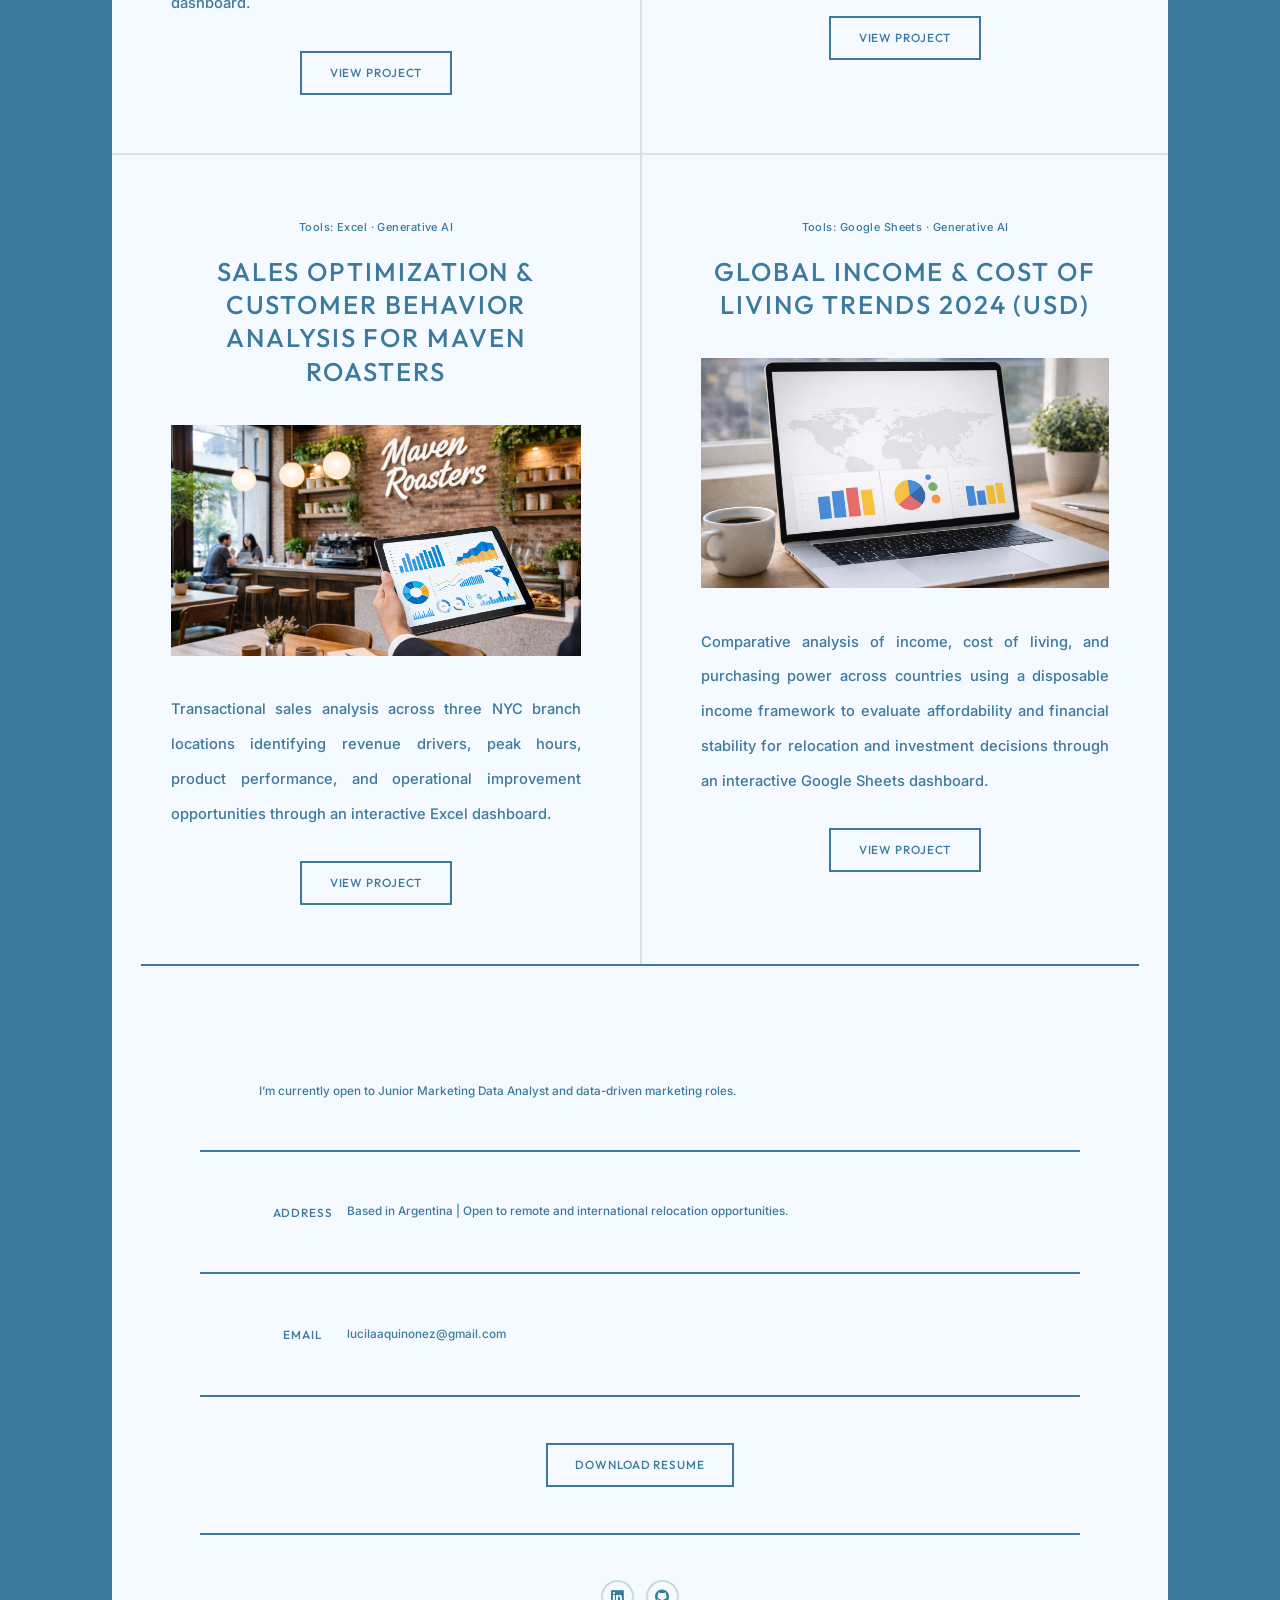
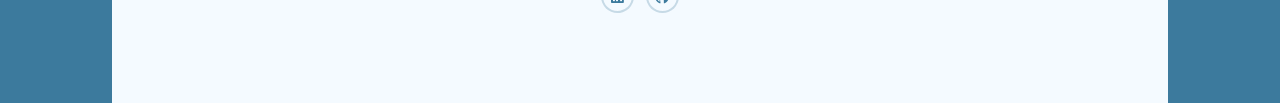
==== commit 00ab948a: "Update index.html" ====
--- a/index.html
+++ b/index.html
@@ -20,7 +20,7 @@
 				<!-- Intro -->
 					<div id="intro">
    						<a href="indice.html" class="lang-switch">ES</a>
-   						<img src="images/logo-index.png" alt="Lucila Aldana Quiñonez — Business & Marketing Data Analyst" class="intro-logo"/>
+   						<img src="images/logo-webEN.png" alt="Lucila Aldana Quiñonez — Business & Marketing Data Analyst" class="intro-logo"/>
 						<p>With a background in marketing and business operations, I bridge strategy and analytics<br />
 						to transform data into insights that drive performance and smarter decision-making.<br />
 						Open to Junior Marketing Data Analyst and data-driven marketing roles. Let’s build smarter growth strategies.</p>
--- a/assets/css/main.css
+++ b/assets/css/main.css
@@ -4807,3 +4807,12 @@
 h2.align-center {
     text-align: center;
 }
+
+/* Logo image in intro hero */
+.intro-logo {
+    width: 700px;
+    max-width: 90%;
+    height: auto;
+    margin: 0 auto 2rem auto;
+    display: block;
+}
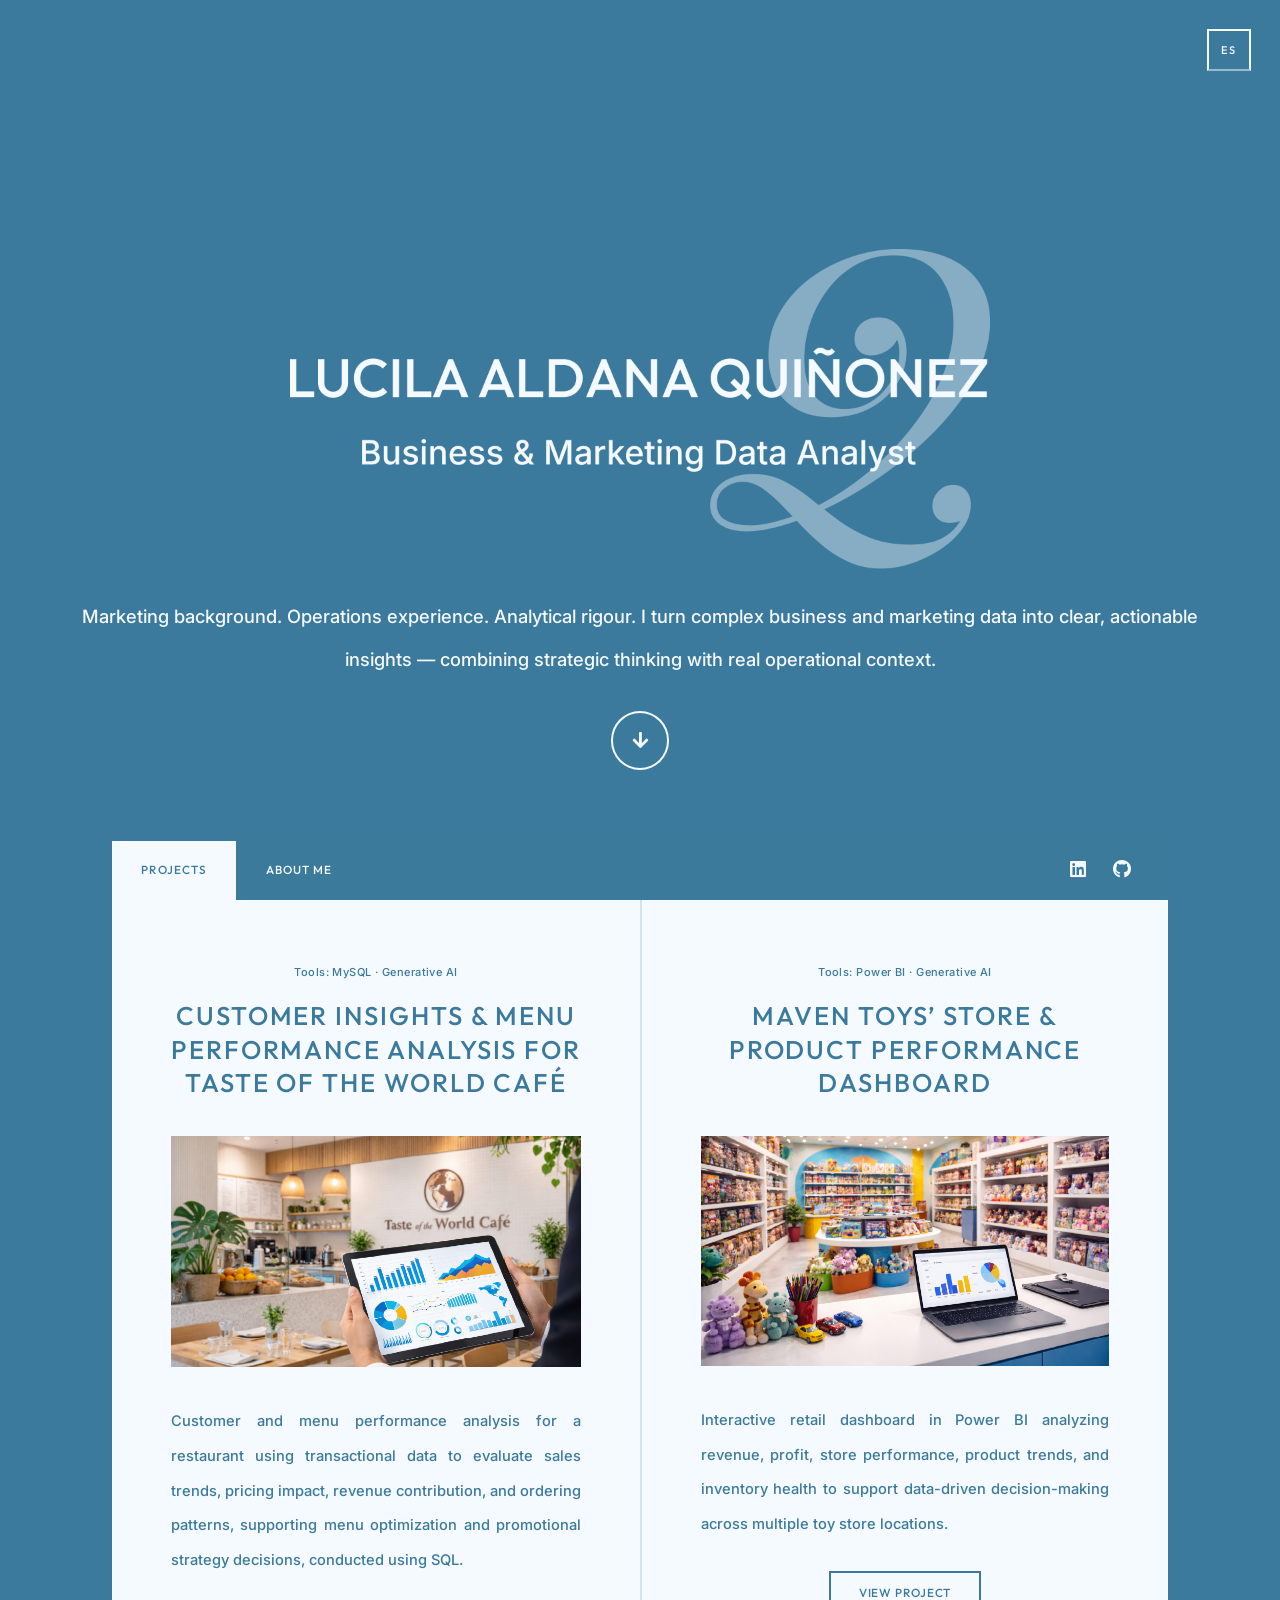
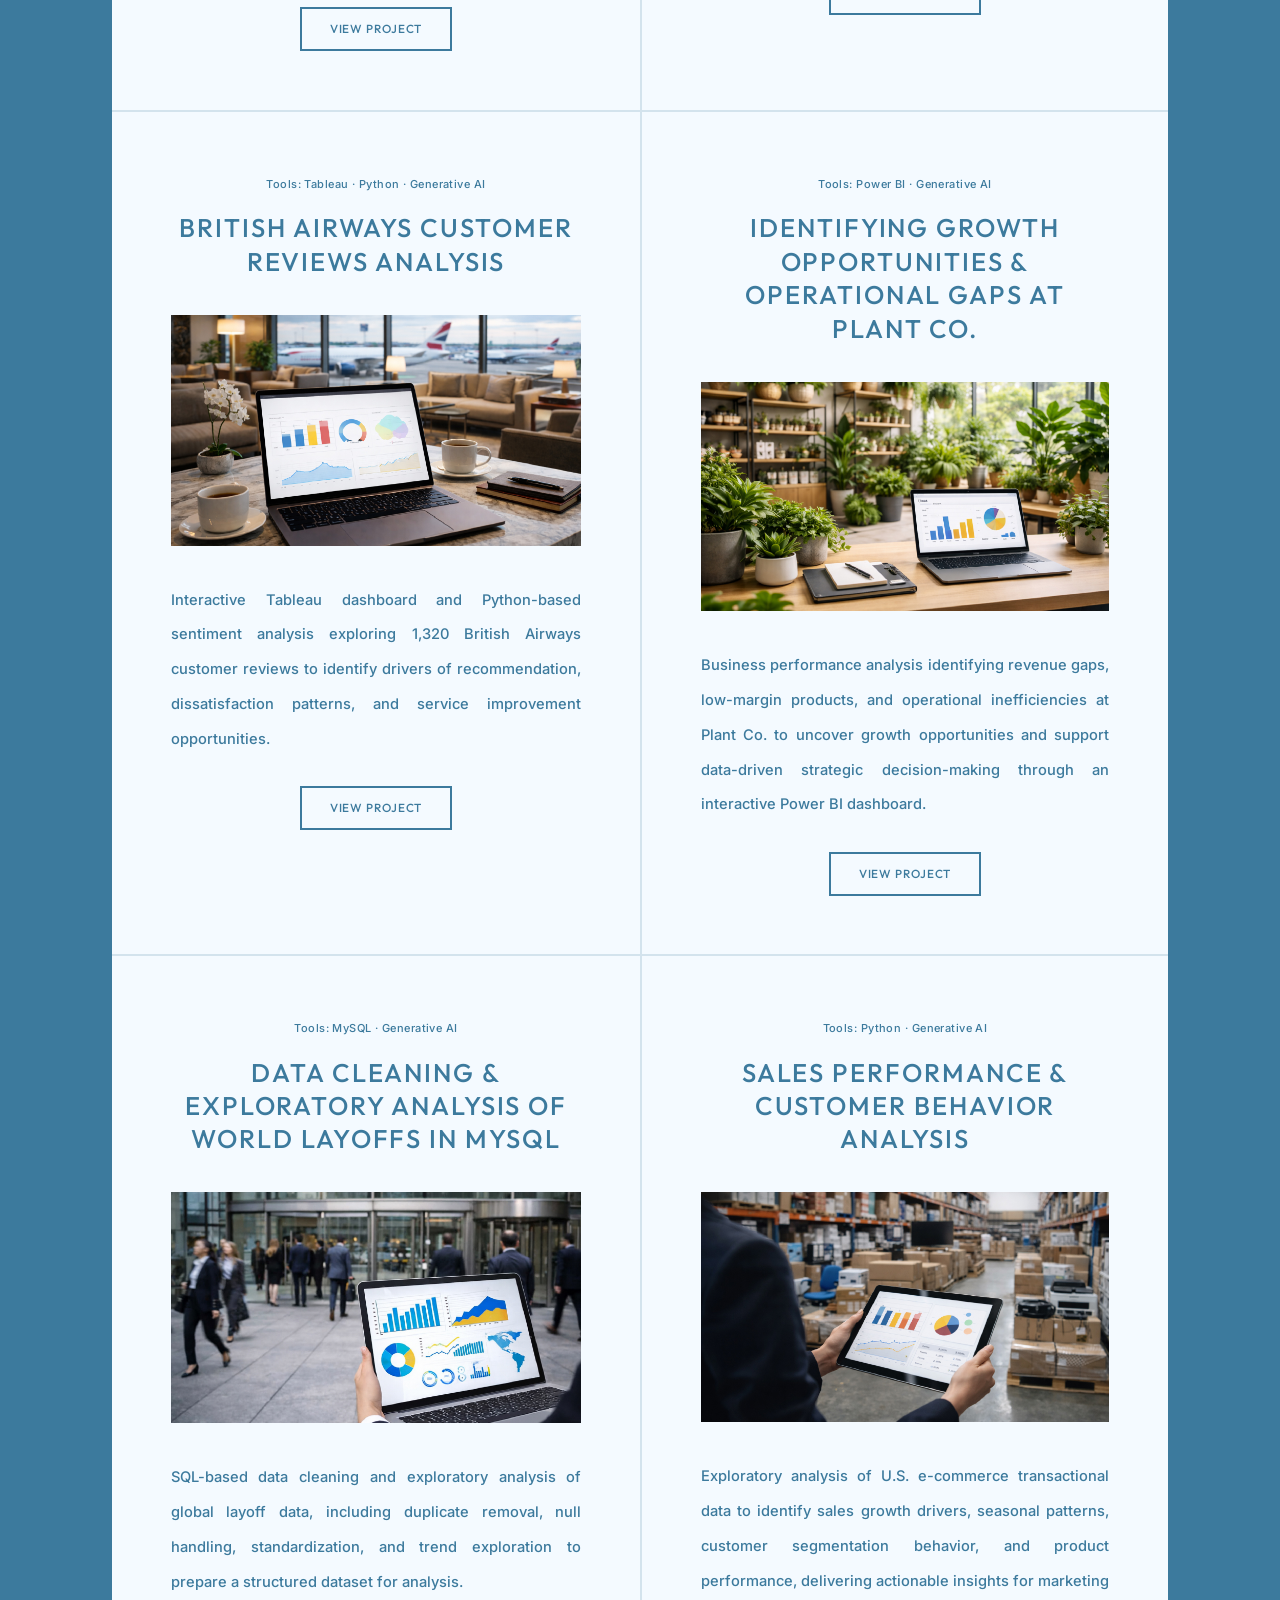
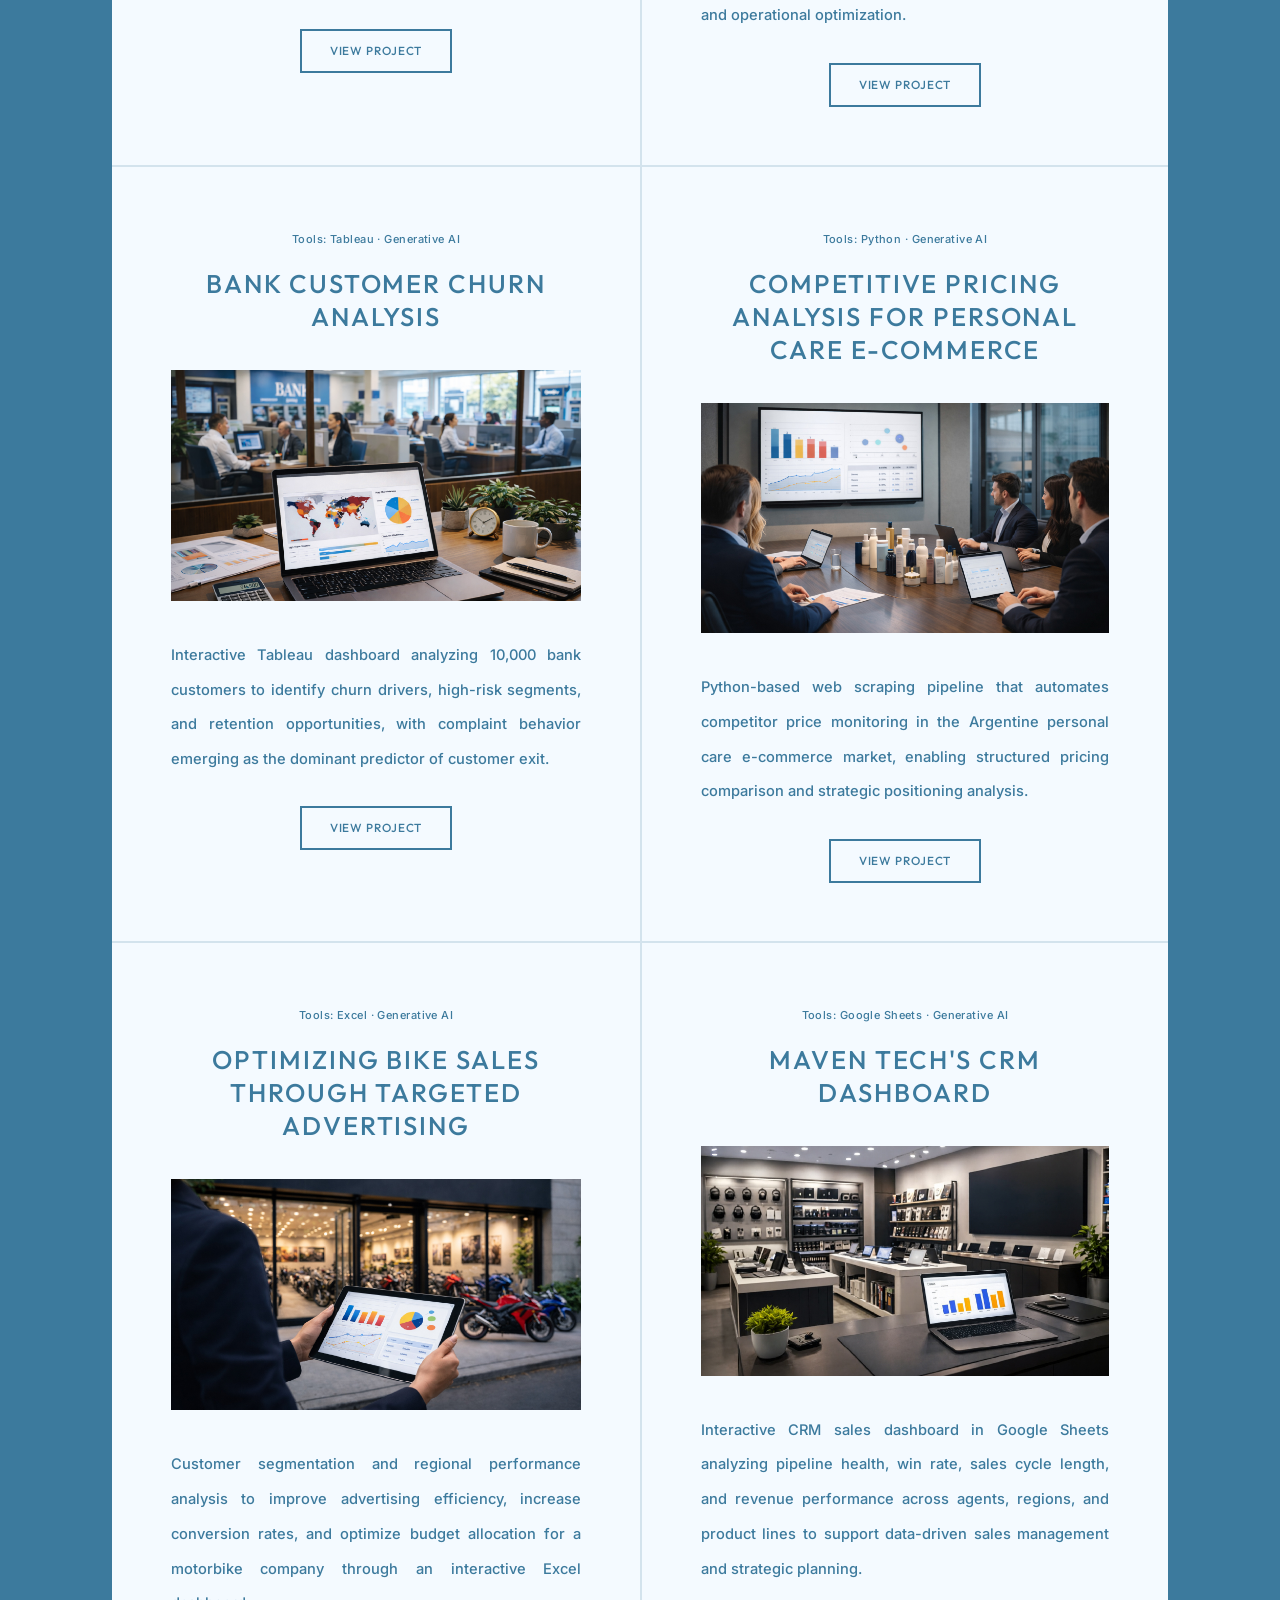
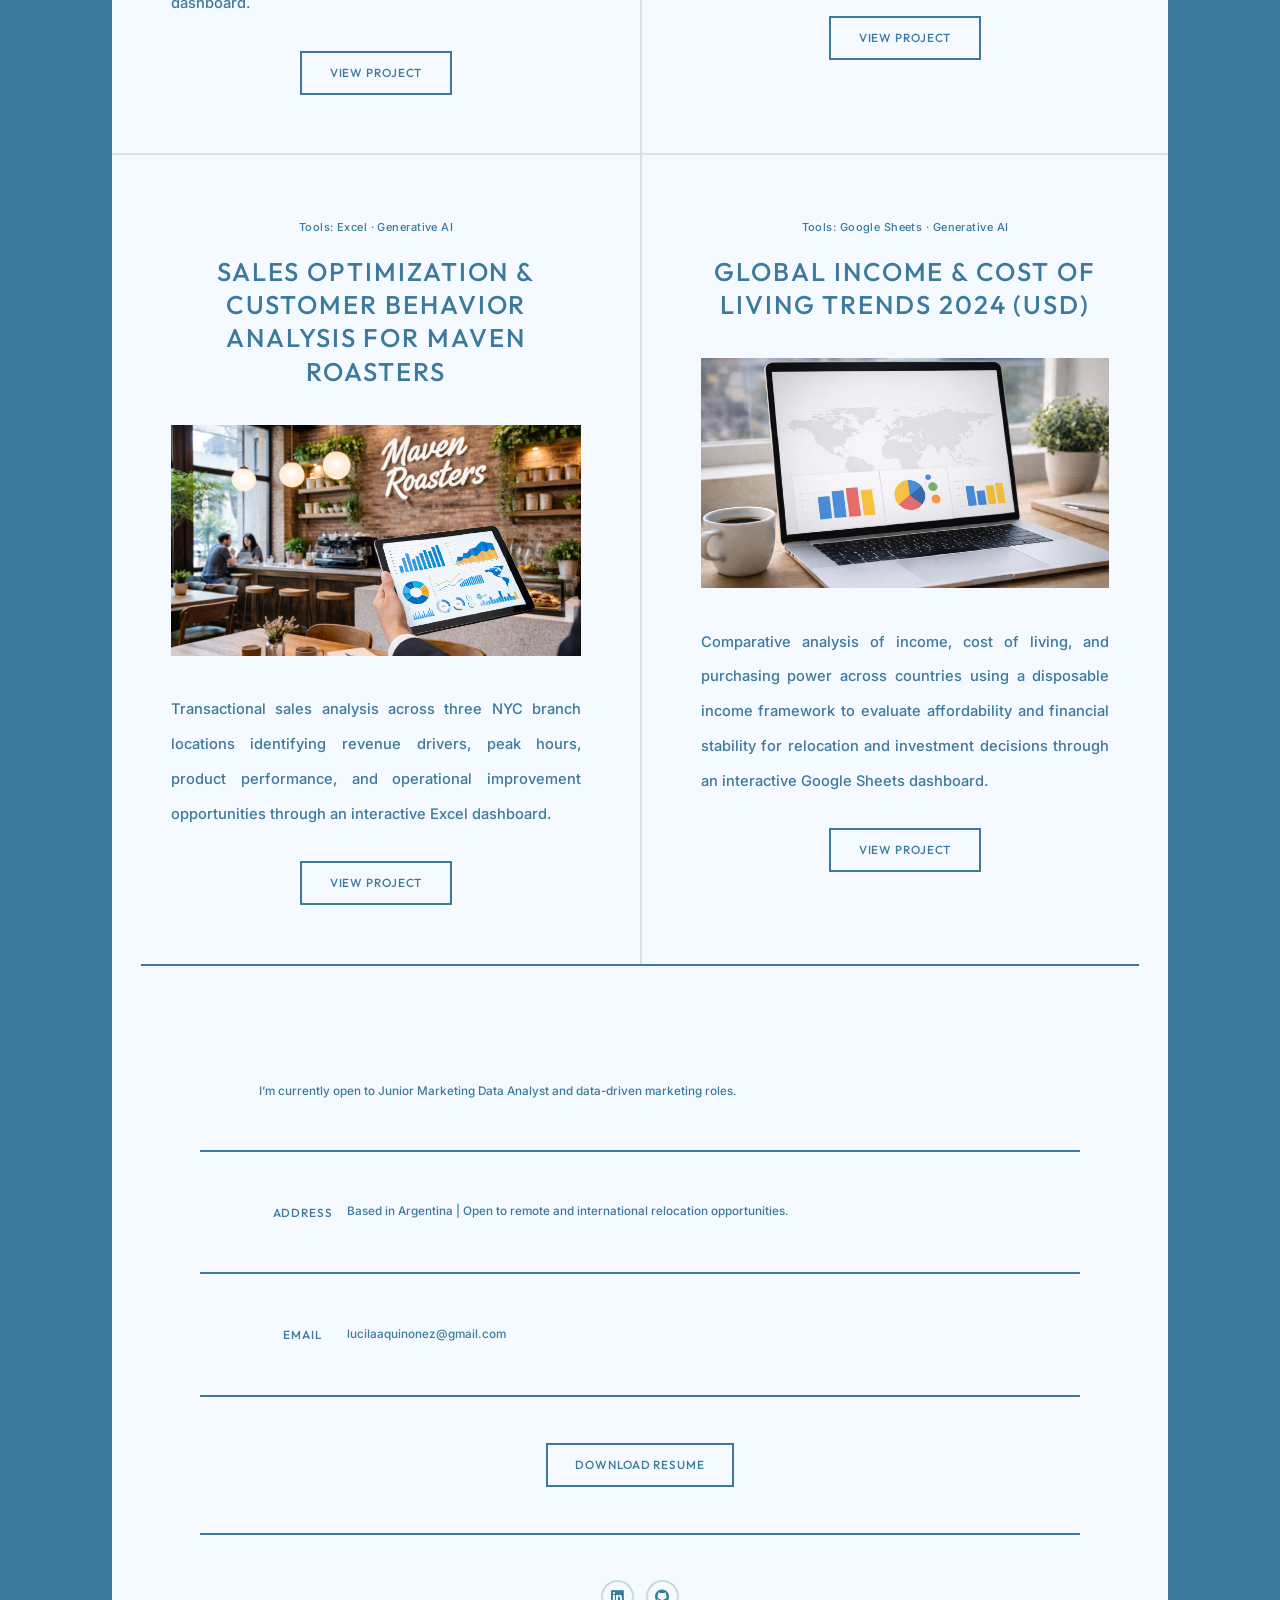
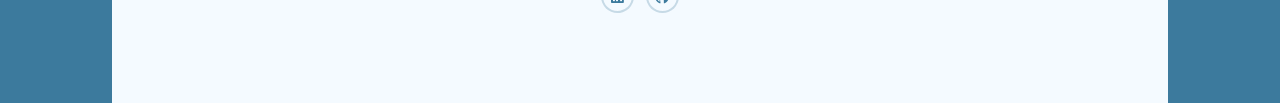
==== commit c26320c1: "Update index.html" ====
--- a/index.html
+++ b/index.html
@@ -21,9 +21,8 @@
 					<div id="intro">
    						<a href="indice.html" class="lang-switch">ES</a>
    						<img src="images/logo-webEN.png" alt="Lucila Aldana Quiñonez — Business & Marketing Data Analyst" class="intro-logo"/>
-						<p>With a background in marketing and business operations, I bridge strategy and analytics<br />
-						to transform data into insights that drive performance and smarter decision-making.<br />
-						Open to Junior Marketing Data Analyst and data-driven marketing roles. Let’s build smarter growth strategies.</p>
+						<p>Marketing background. Operations experience. Analytical rigour.
+						I turn complex business and marketing data into clear, actionable insights — combining strategic thinking with real operational context.</p>
 						<ul class="actions">
 							<li><a href="#header" class="button icon solid solo fa-arrow-down scrolly">Continue</a></li>
 						</ul>
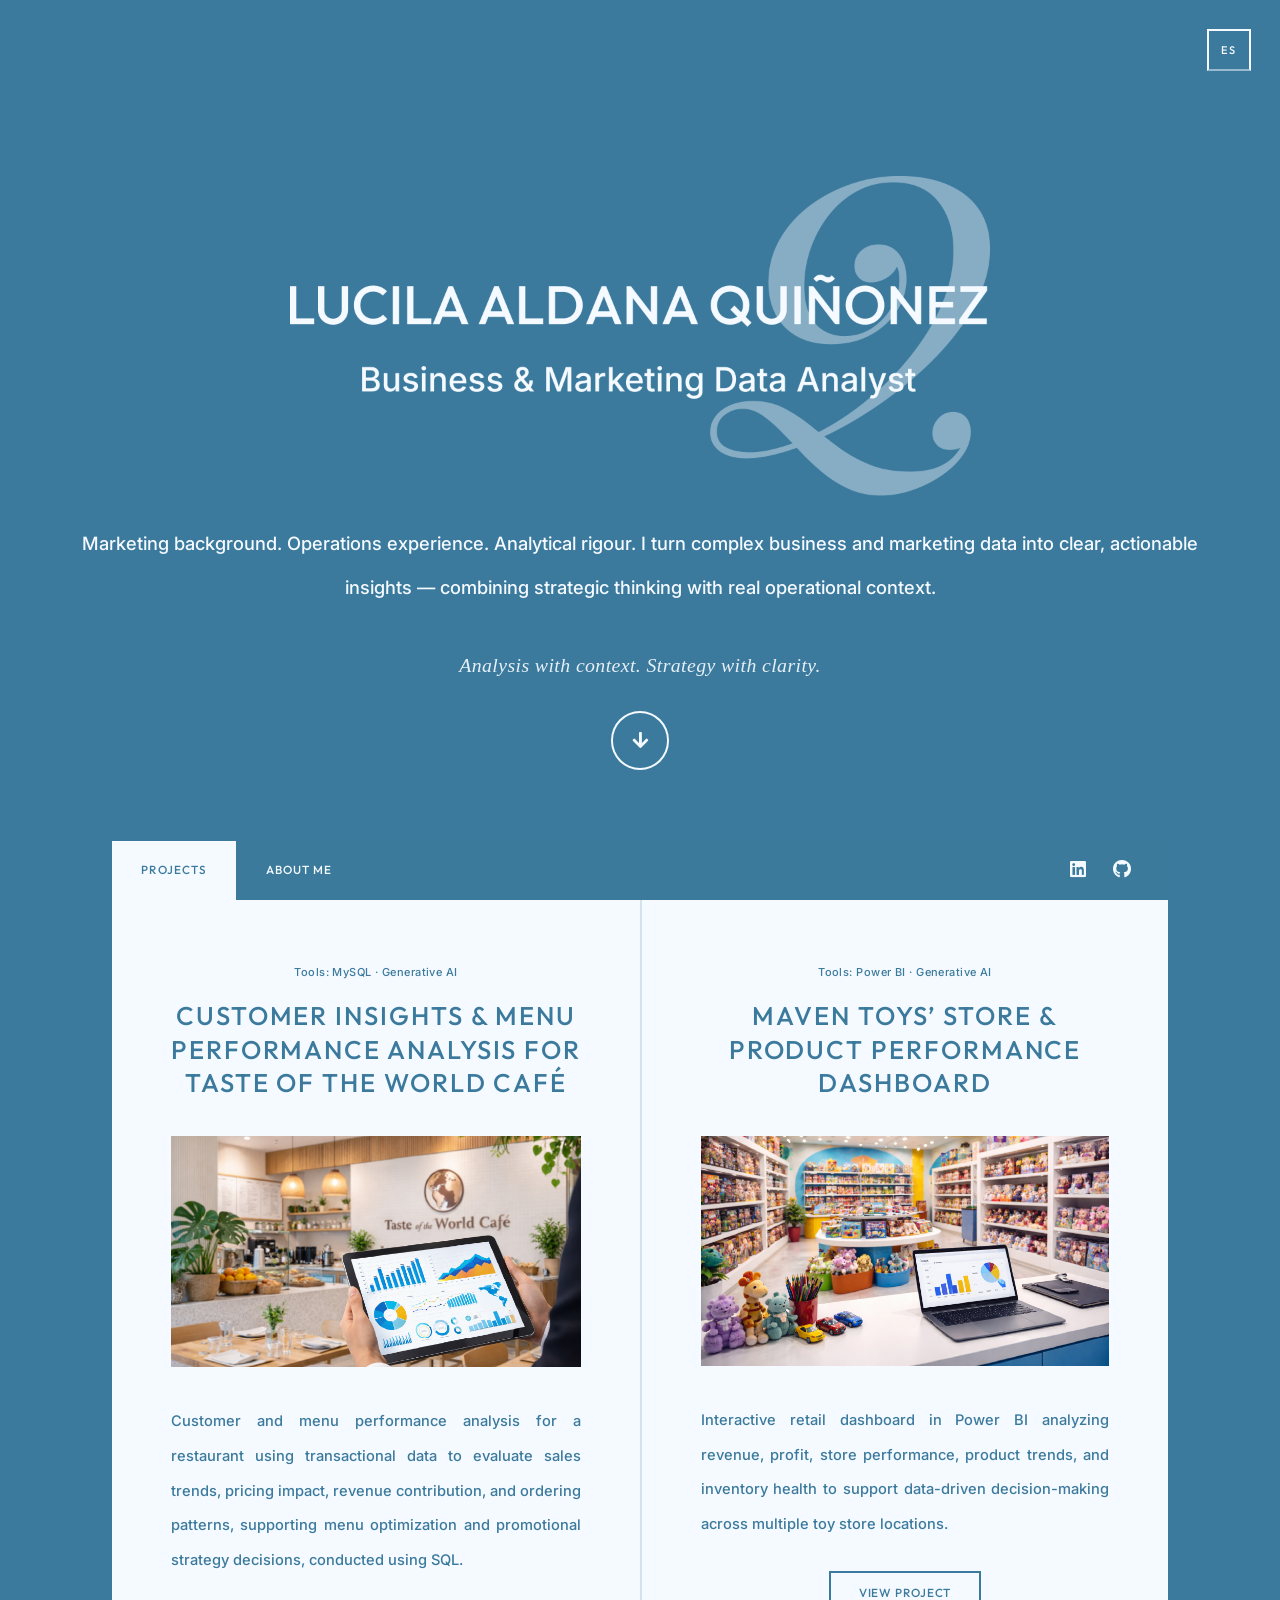
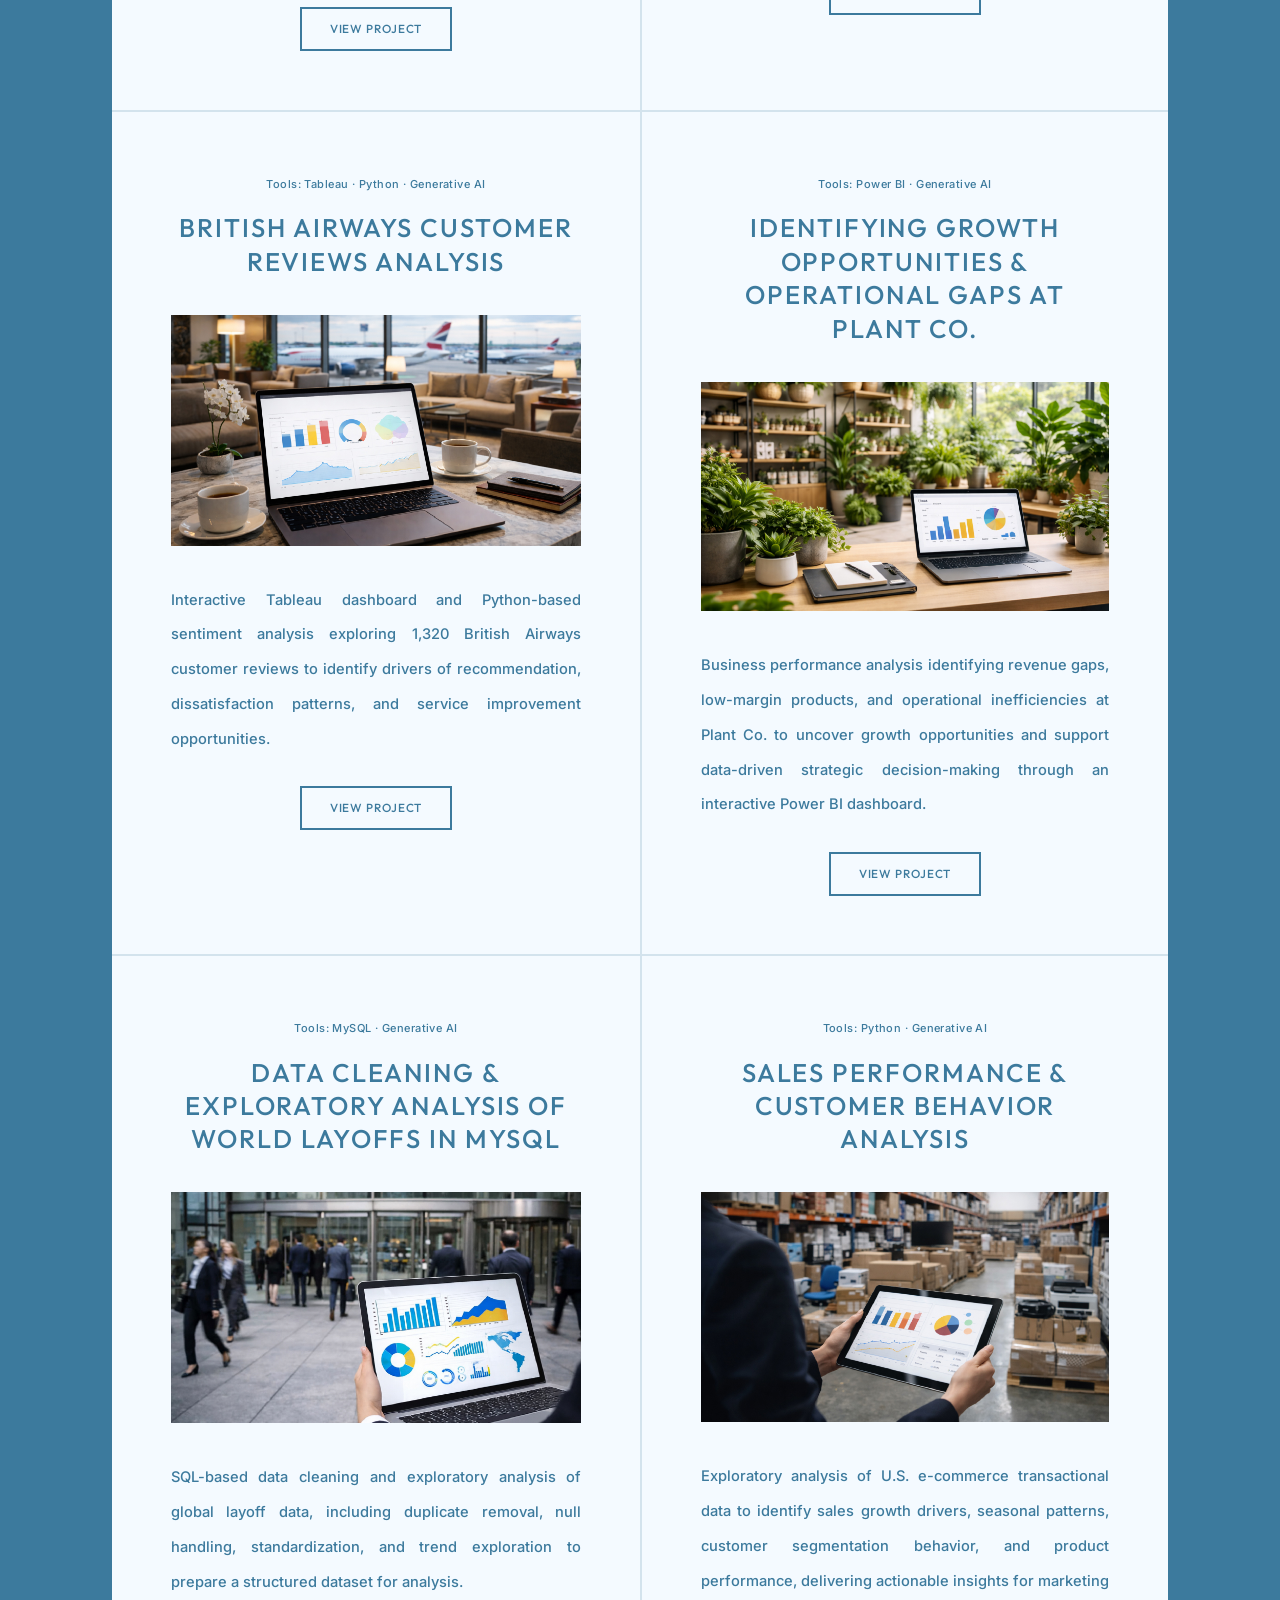
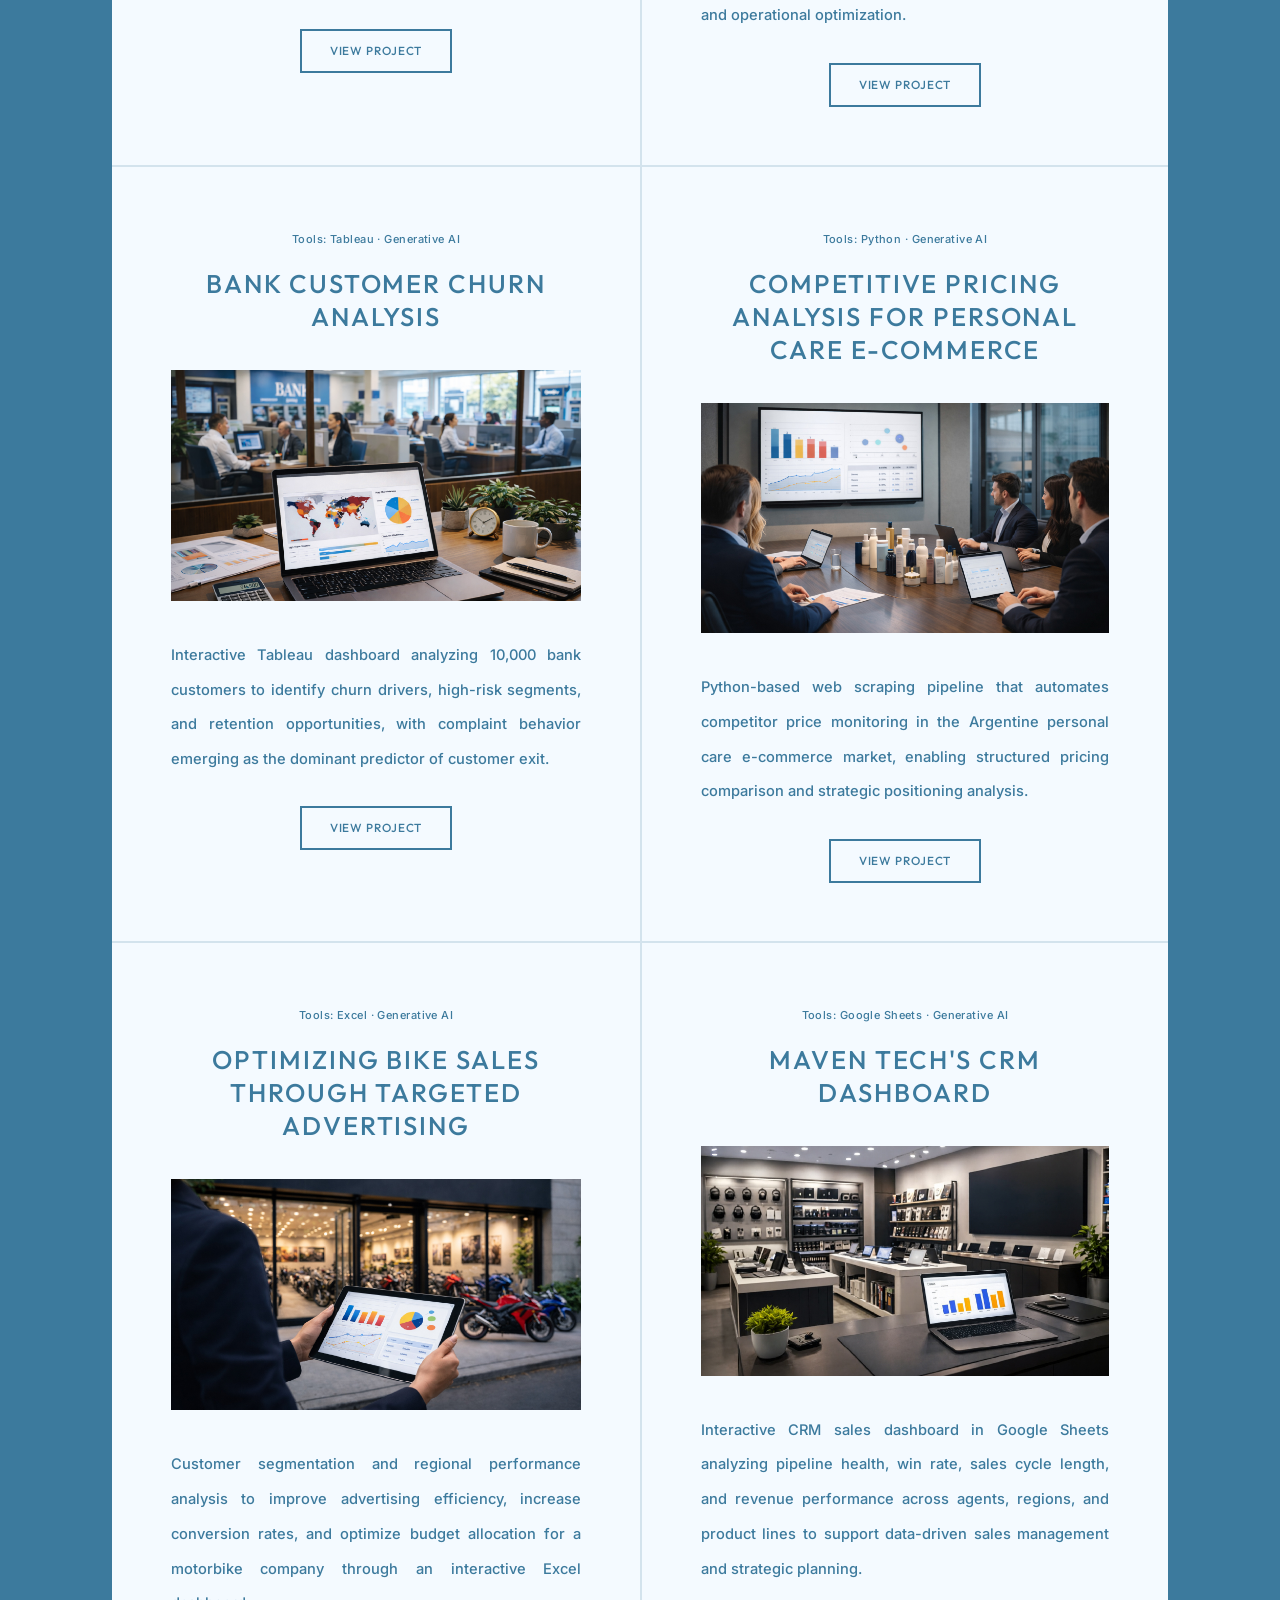
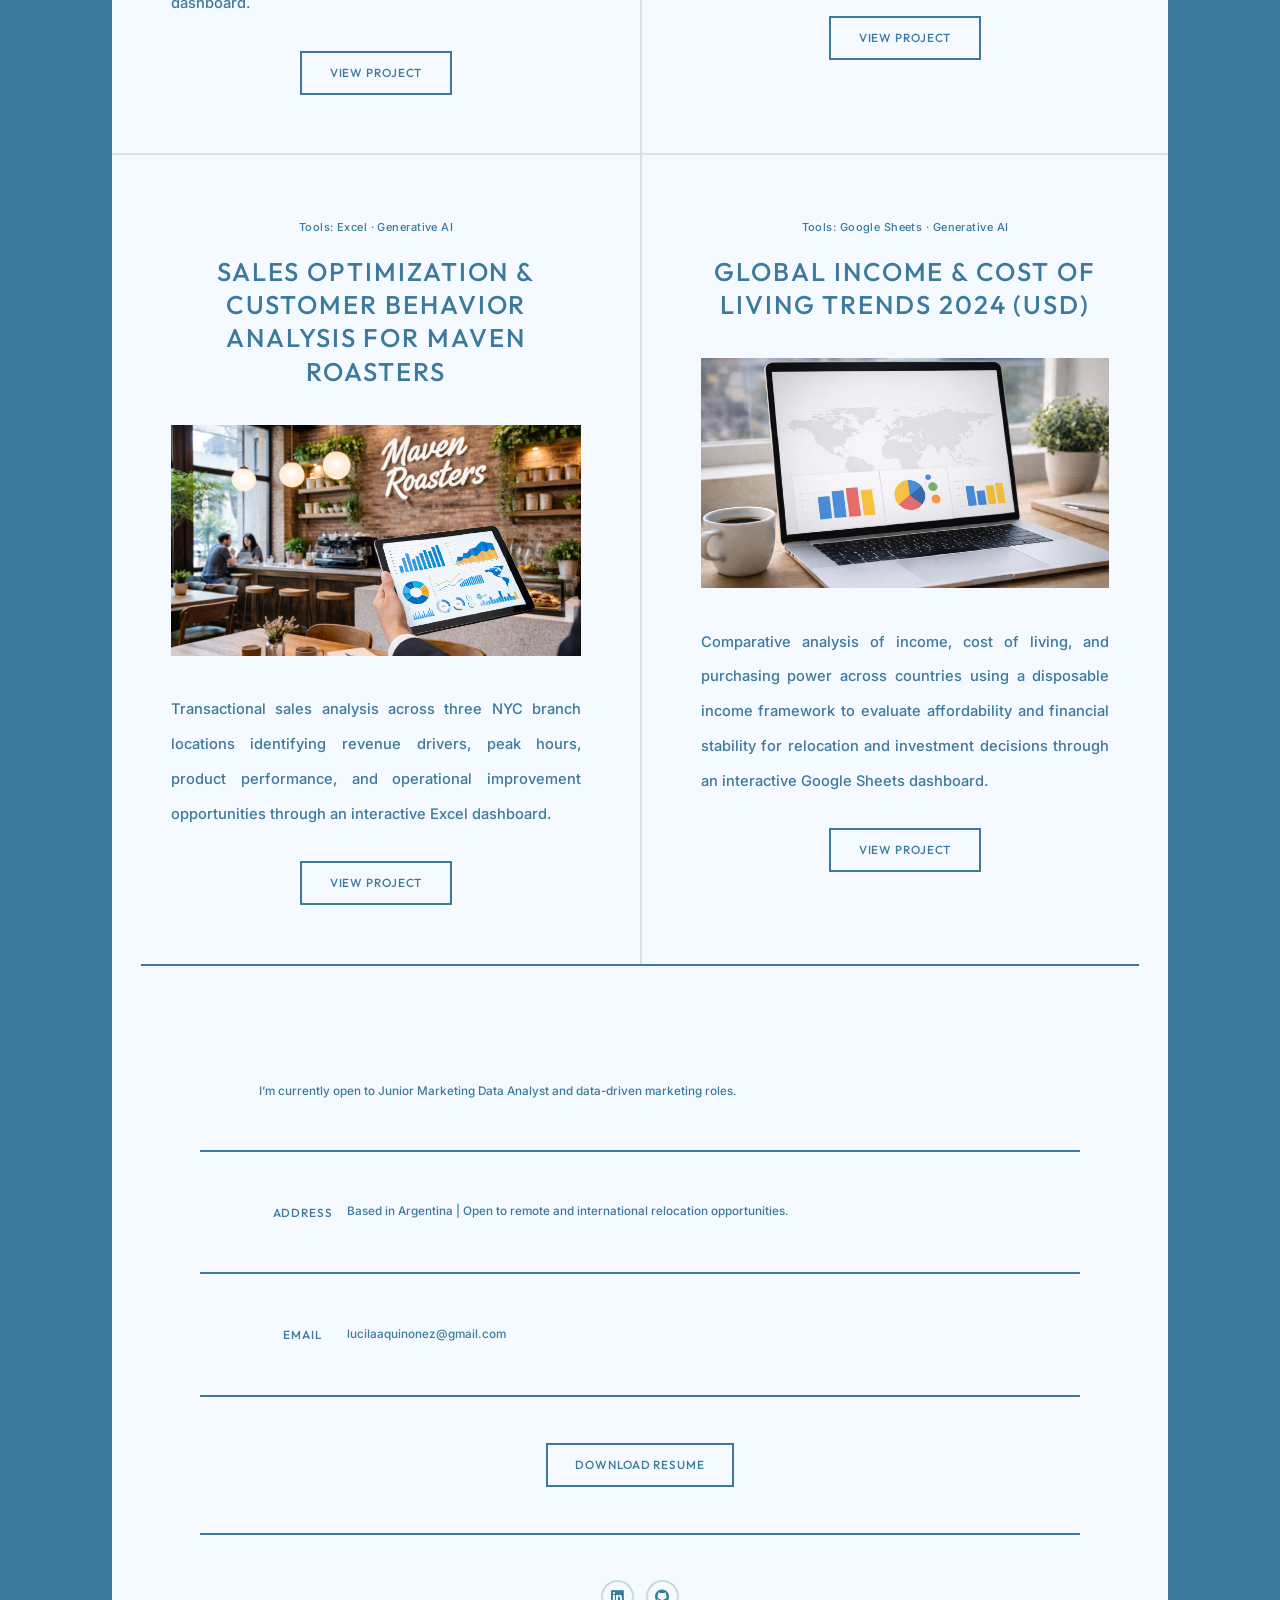
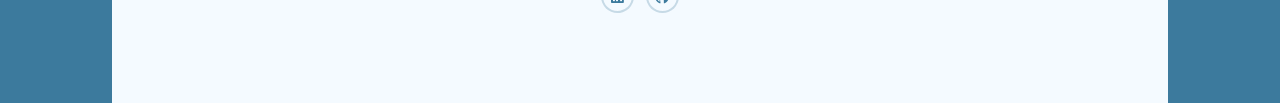
==== commit 775f7e09: "Update index.html" ====
--- a/index.html
+++ b/index.html
@@ -23,6 +23,7 @@
    						<img src="images/logo-webEN.png" alt="Lucila Aldana Quiñonez — Business & Marketing Data Analyst" class="intro-logo"/>
 						<p>Marketing background. Operations experience. Analytical rigour.
 						I turn complex business and marketing data into clear, actionable insights — combining strategic thinking with real operational context.</p>
+						<p class="tagline">Analysis with context. Strategy with clarity.</p>
 						<ul class="actions">
 							<li><a href="#header" class="button icon solid solo fa-arrow-down scrolly">Continue</a></li>
 						</ul>
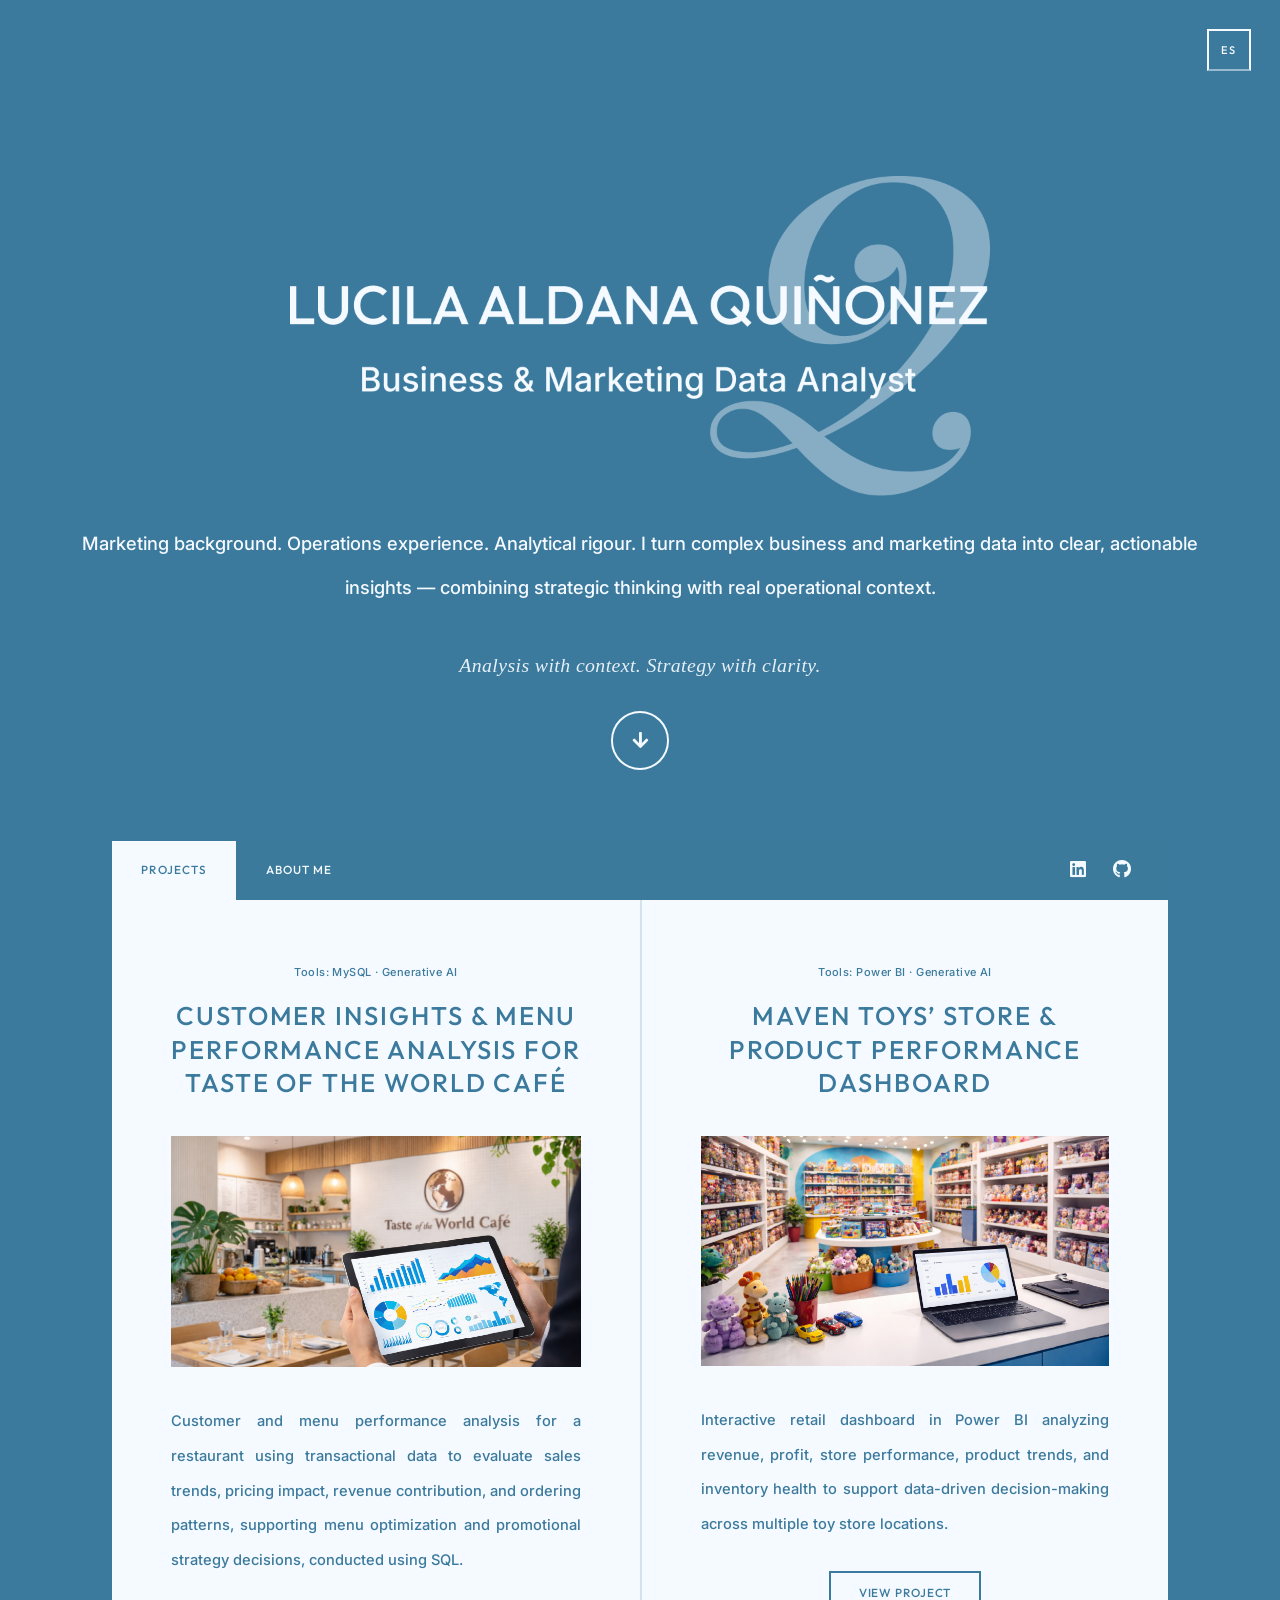
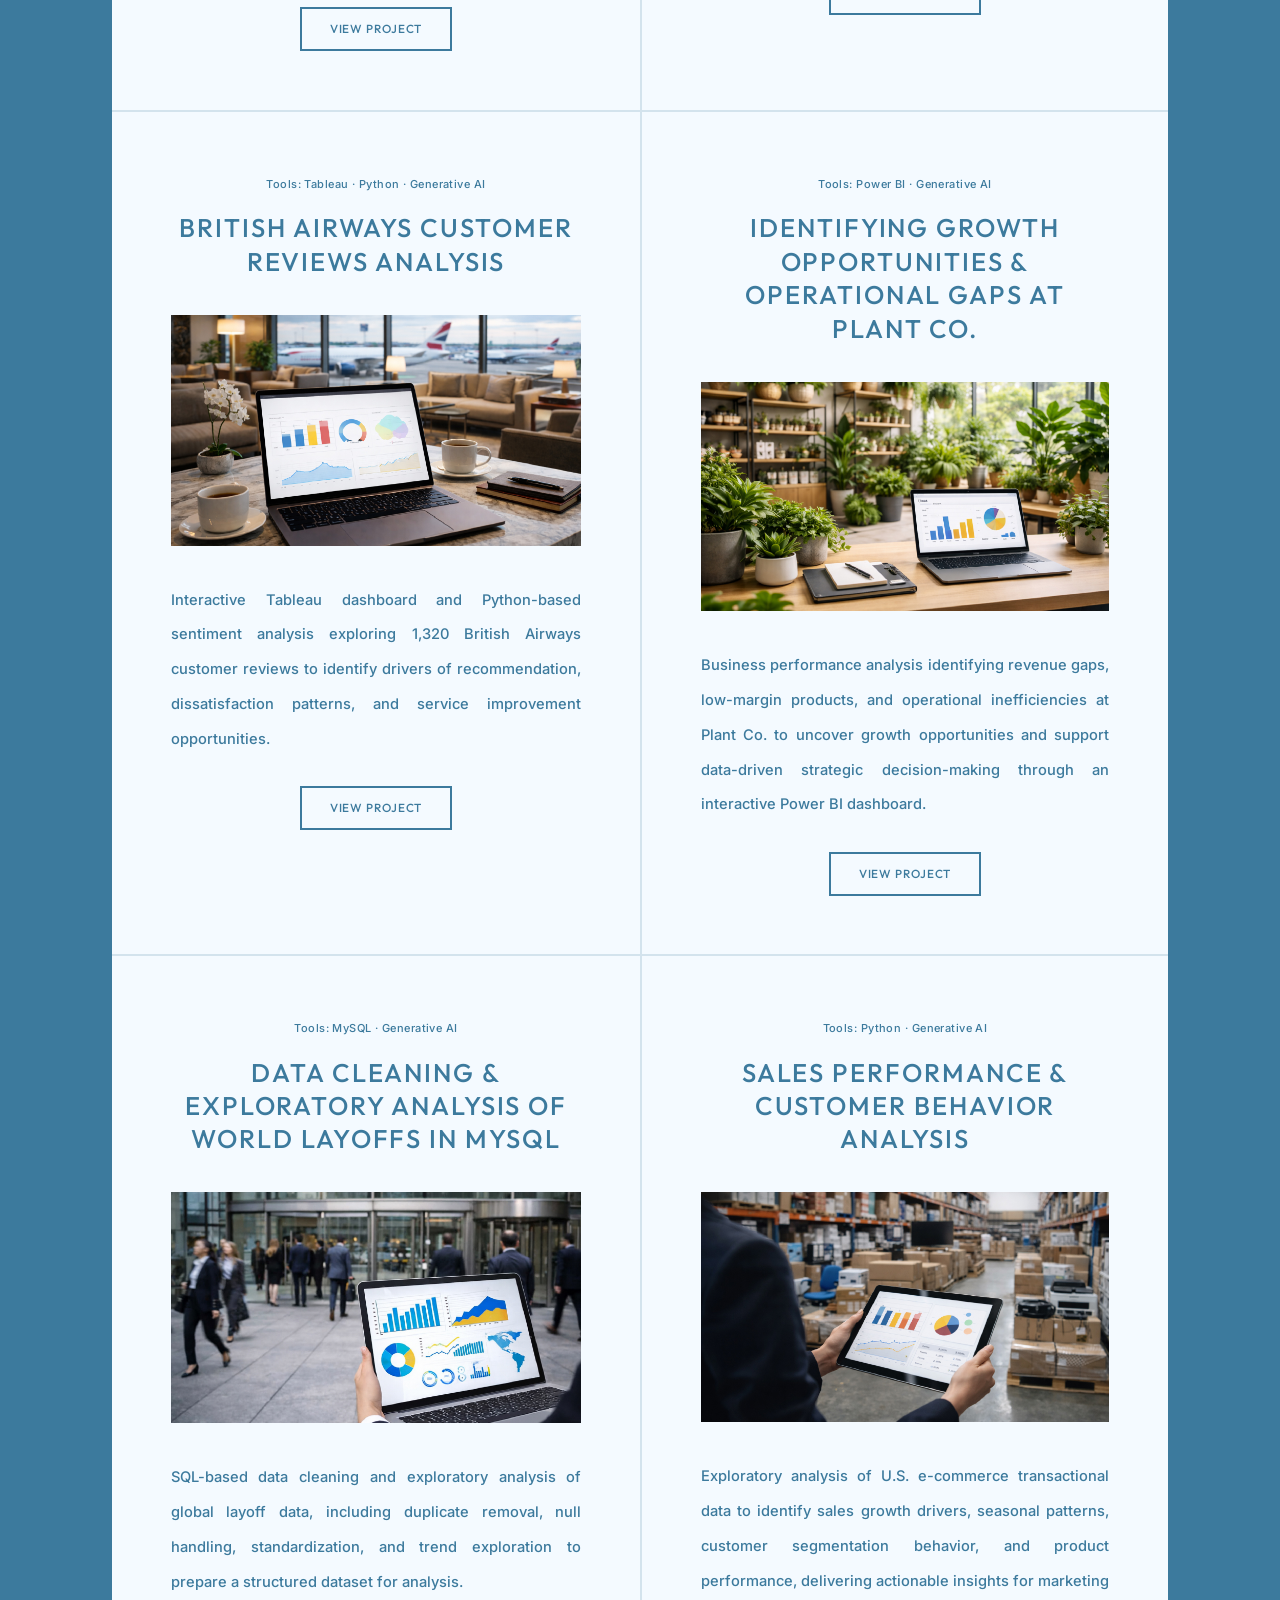
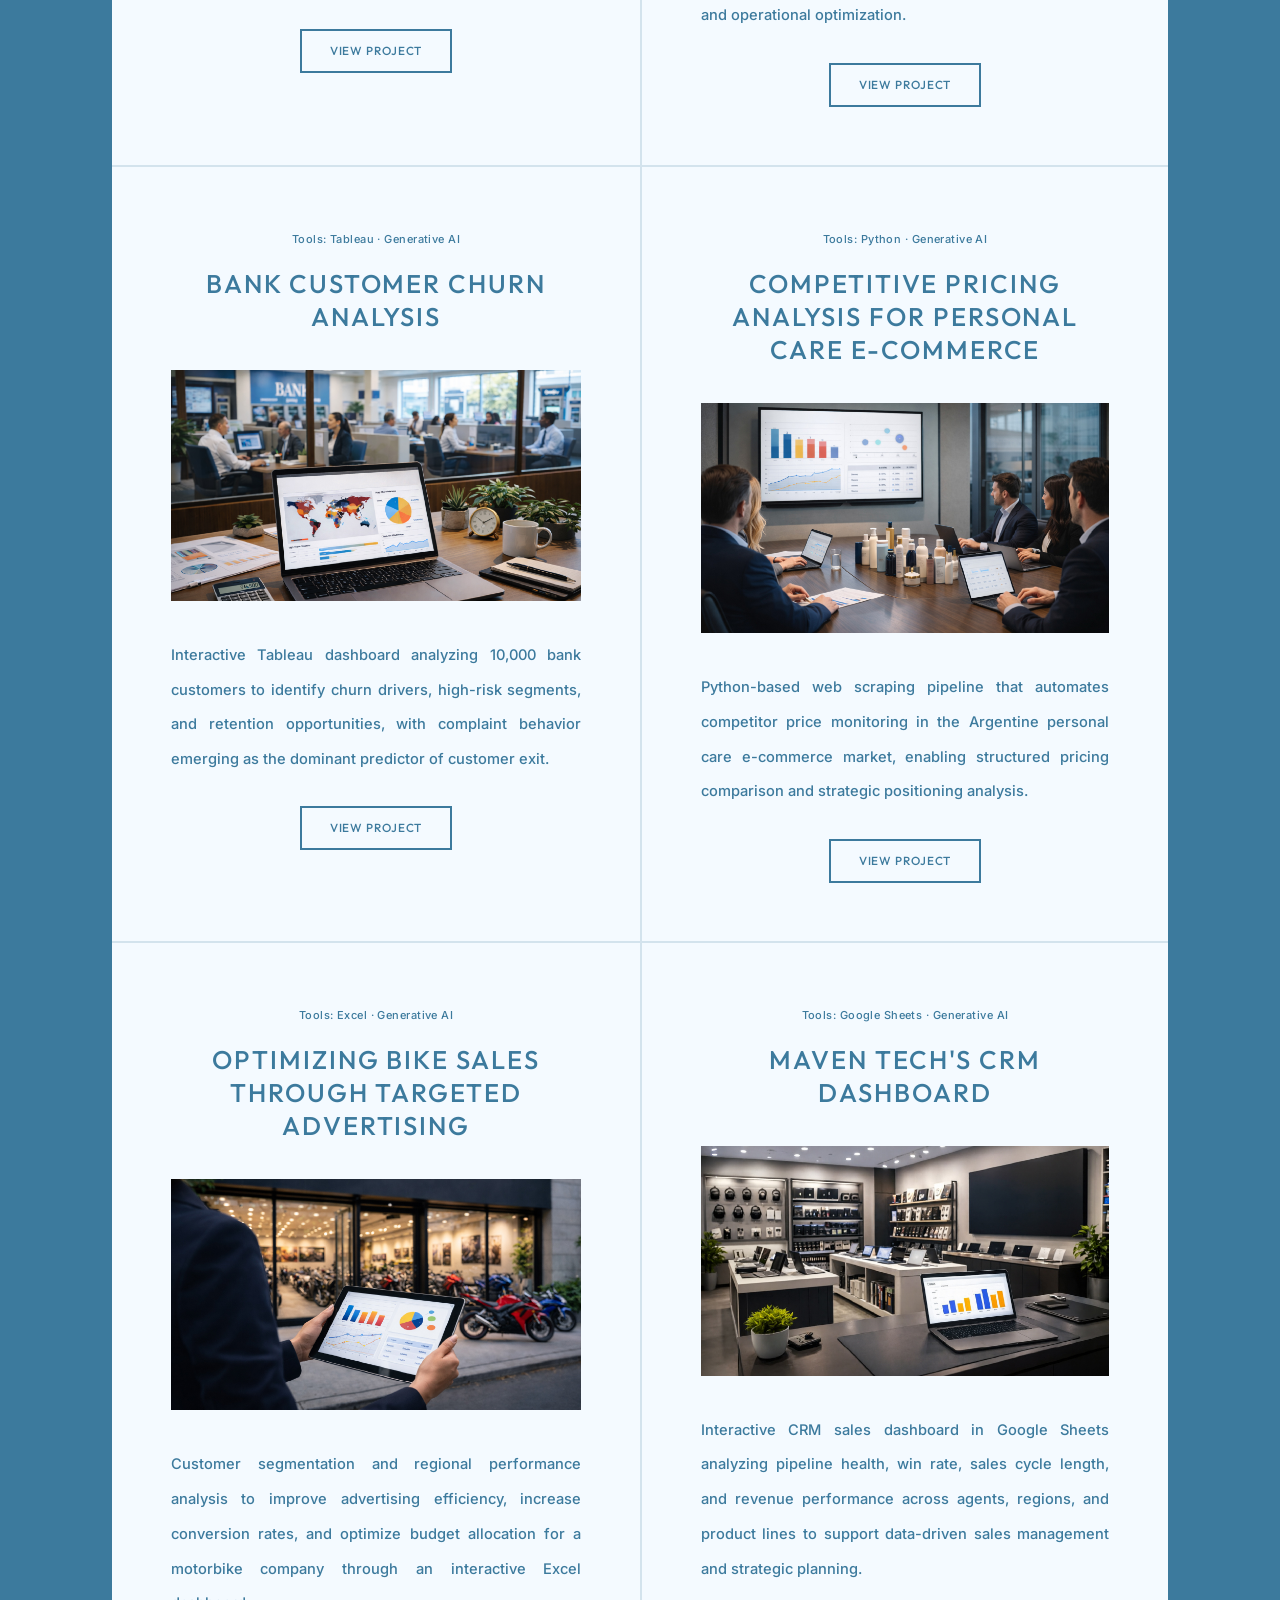
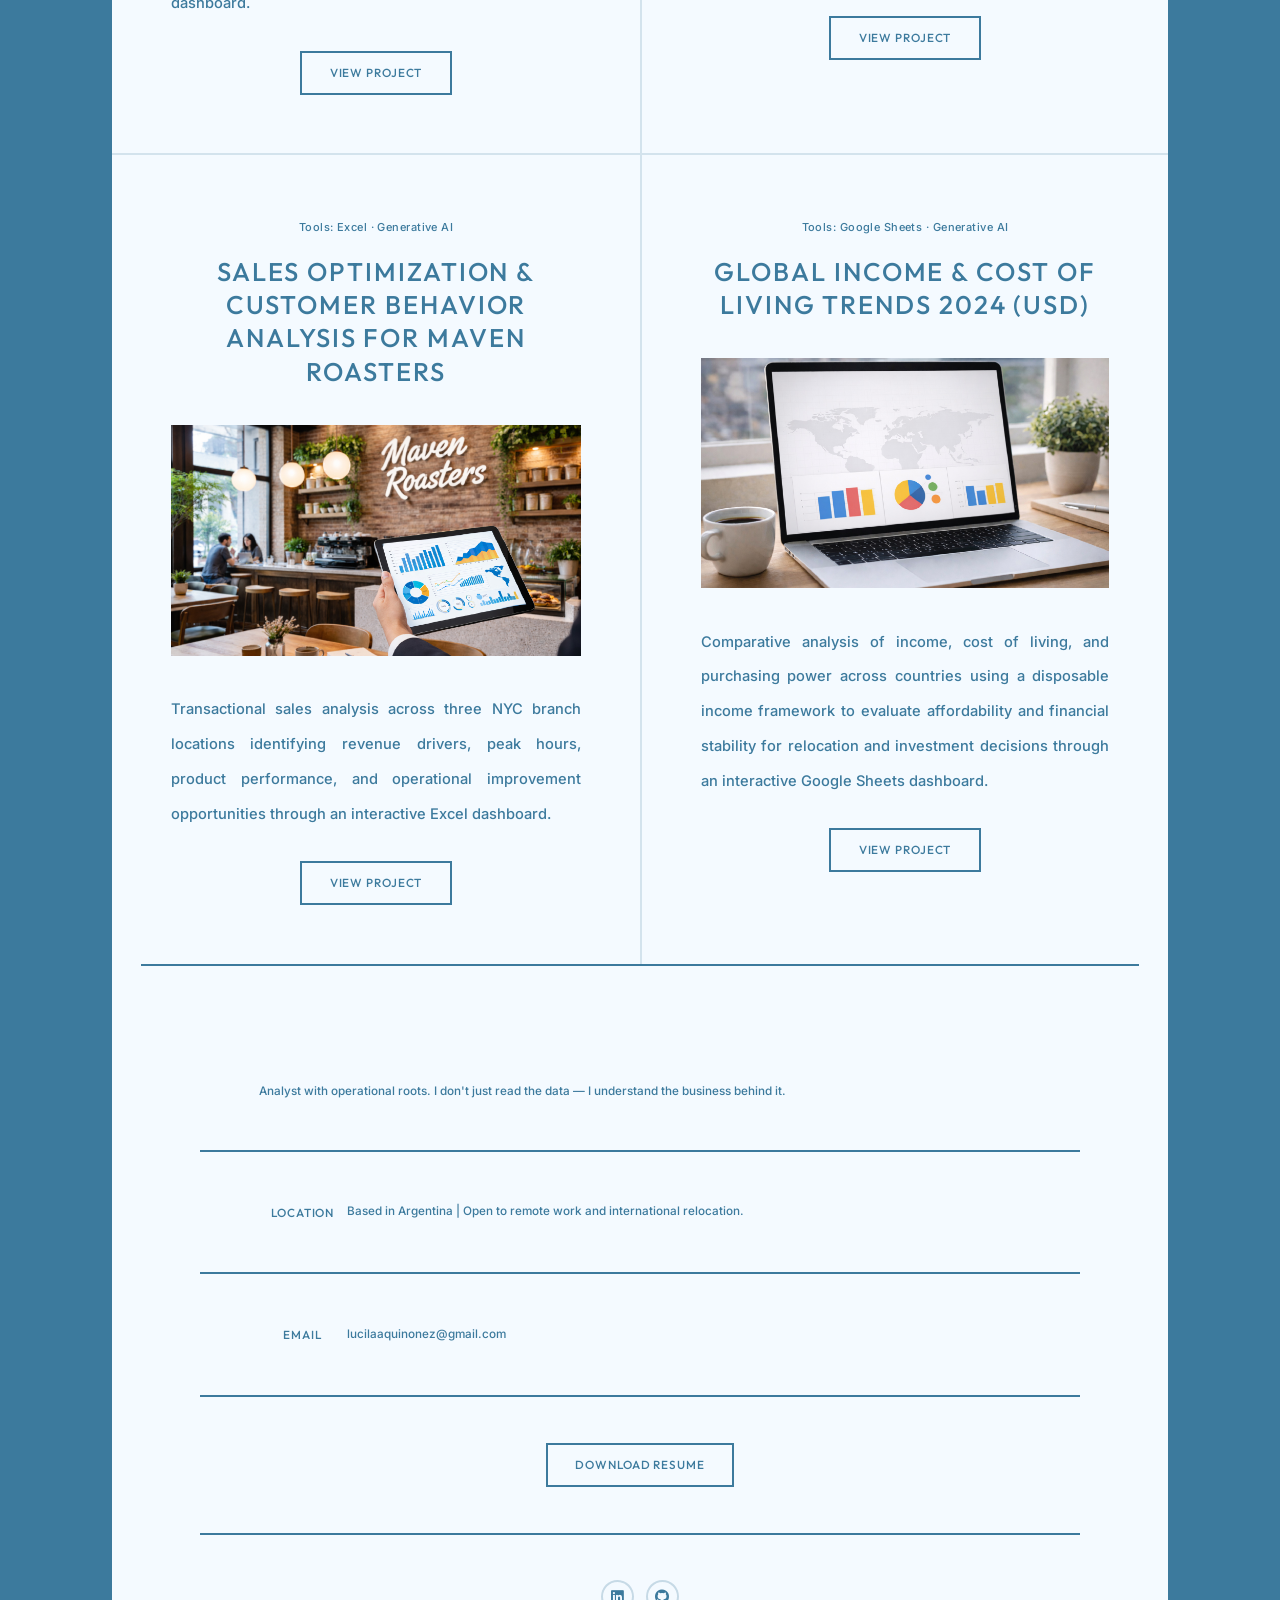
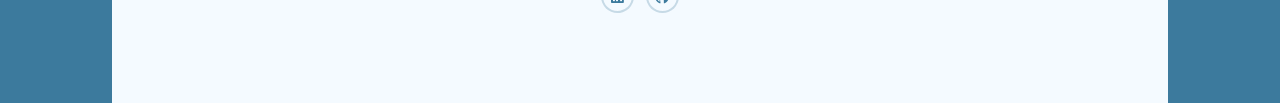
==== commit 4ad7f65c: "Update index.html" ====
--- a/index.html
+++ b/index.html
@@ -188,11 +188,11 @@
 					<footer id="footer">
 						<section class="split contact">
 							<section class="alt">
-								<p>I’m currently open to Junior Marketing Data Analyst and data-driven marketing roles.</p>
-							</section>
-							<section>
-								<h3>Address</h3>
-								<p>Based in Argentina | Open to remote and international relocation opportunities.</p>
+								<p>Analyst with operational roots. I don't just read the data — I understand the business behind it.</p>
+							</section>
+							<section>
+								<h3>Location</h3>
+								<p>Based in Argentina | Open to remote work and international relocation.</p>
 							</section>
 							<section>
 								<h3>Email</h3>
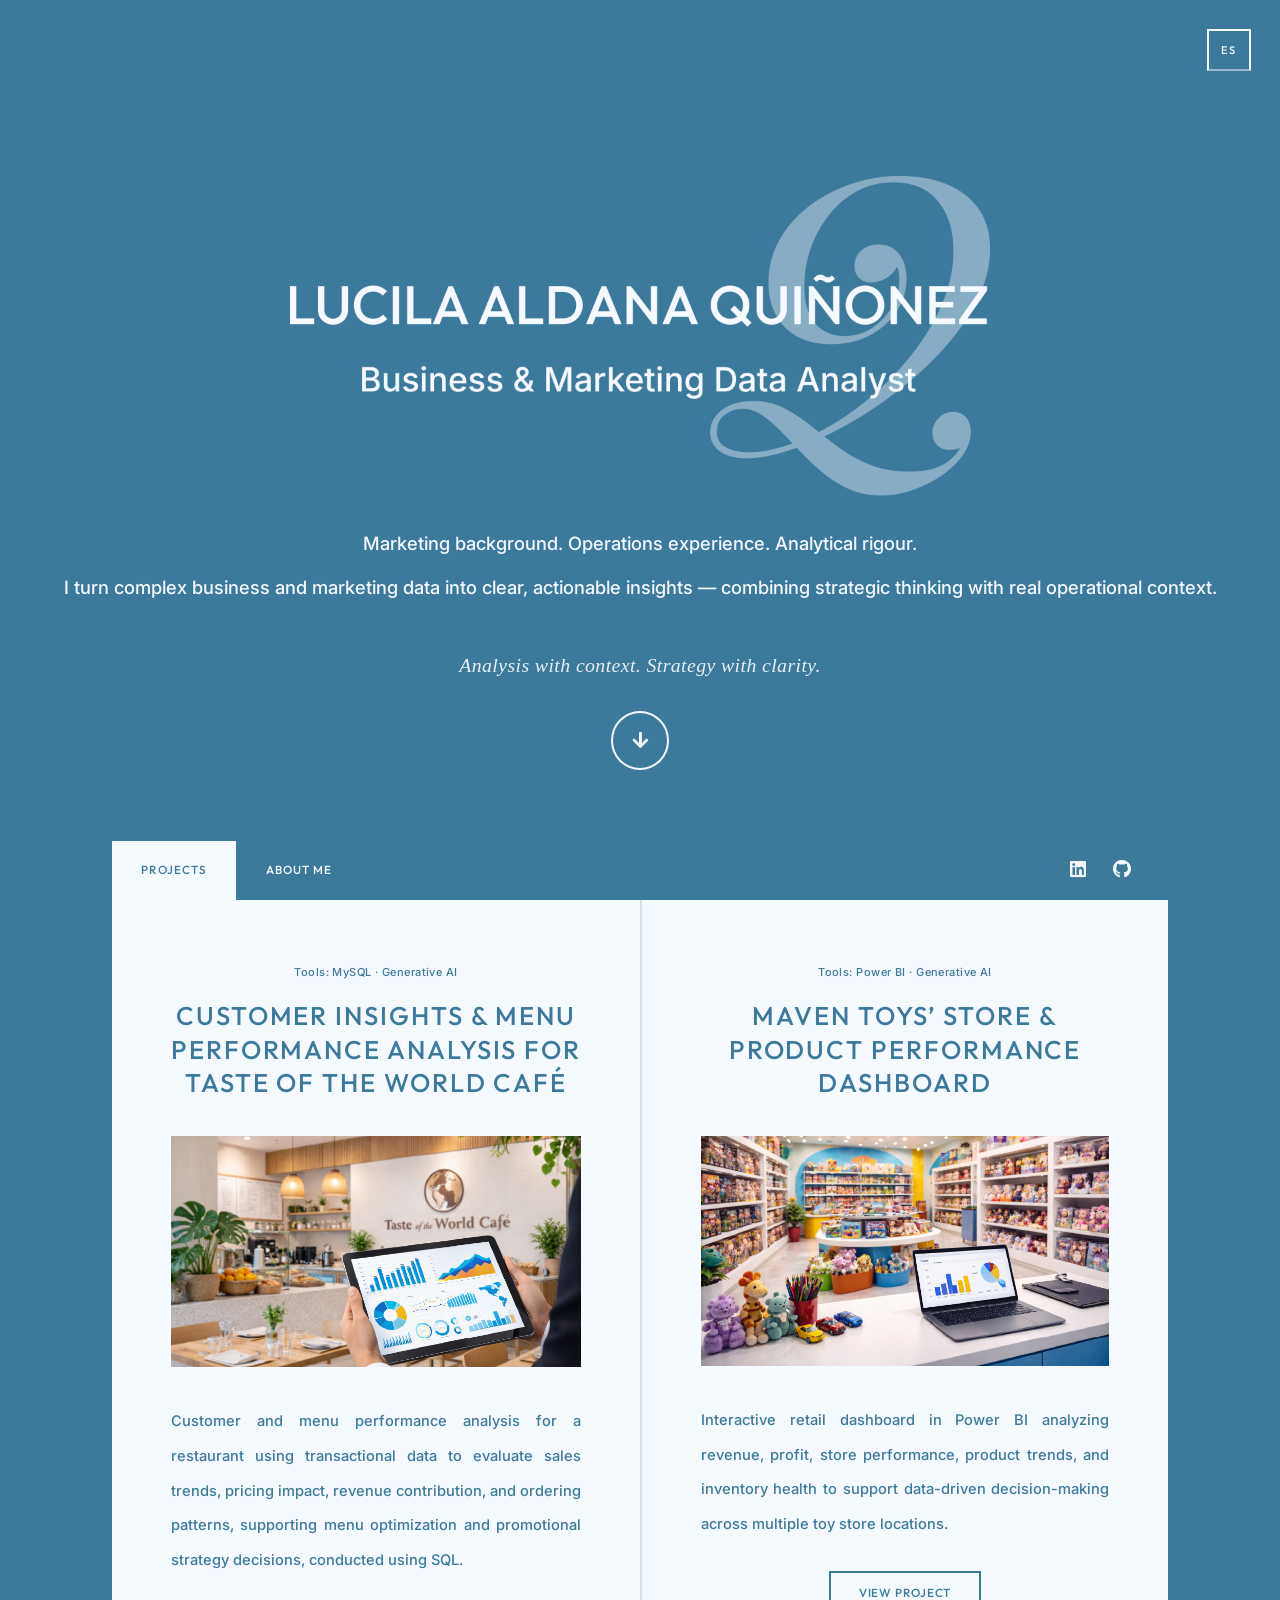
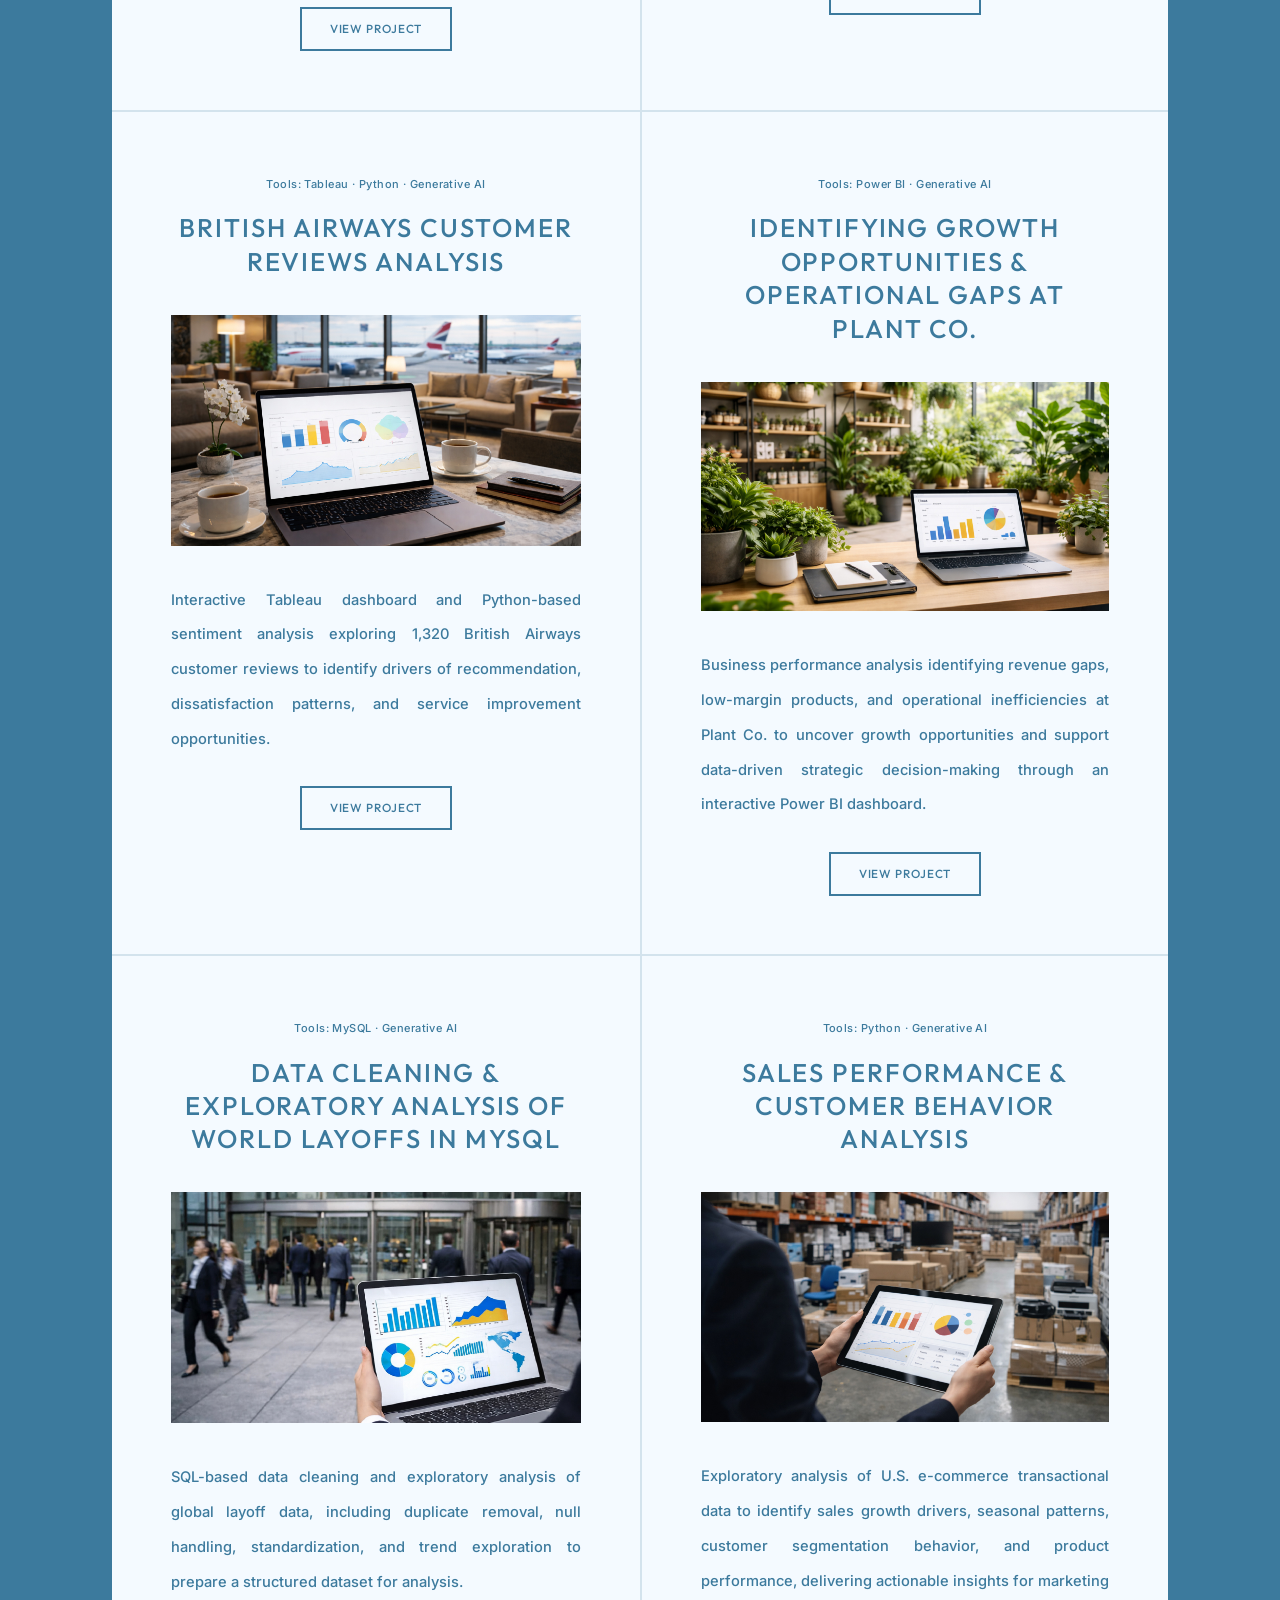
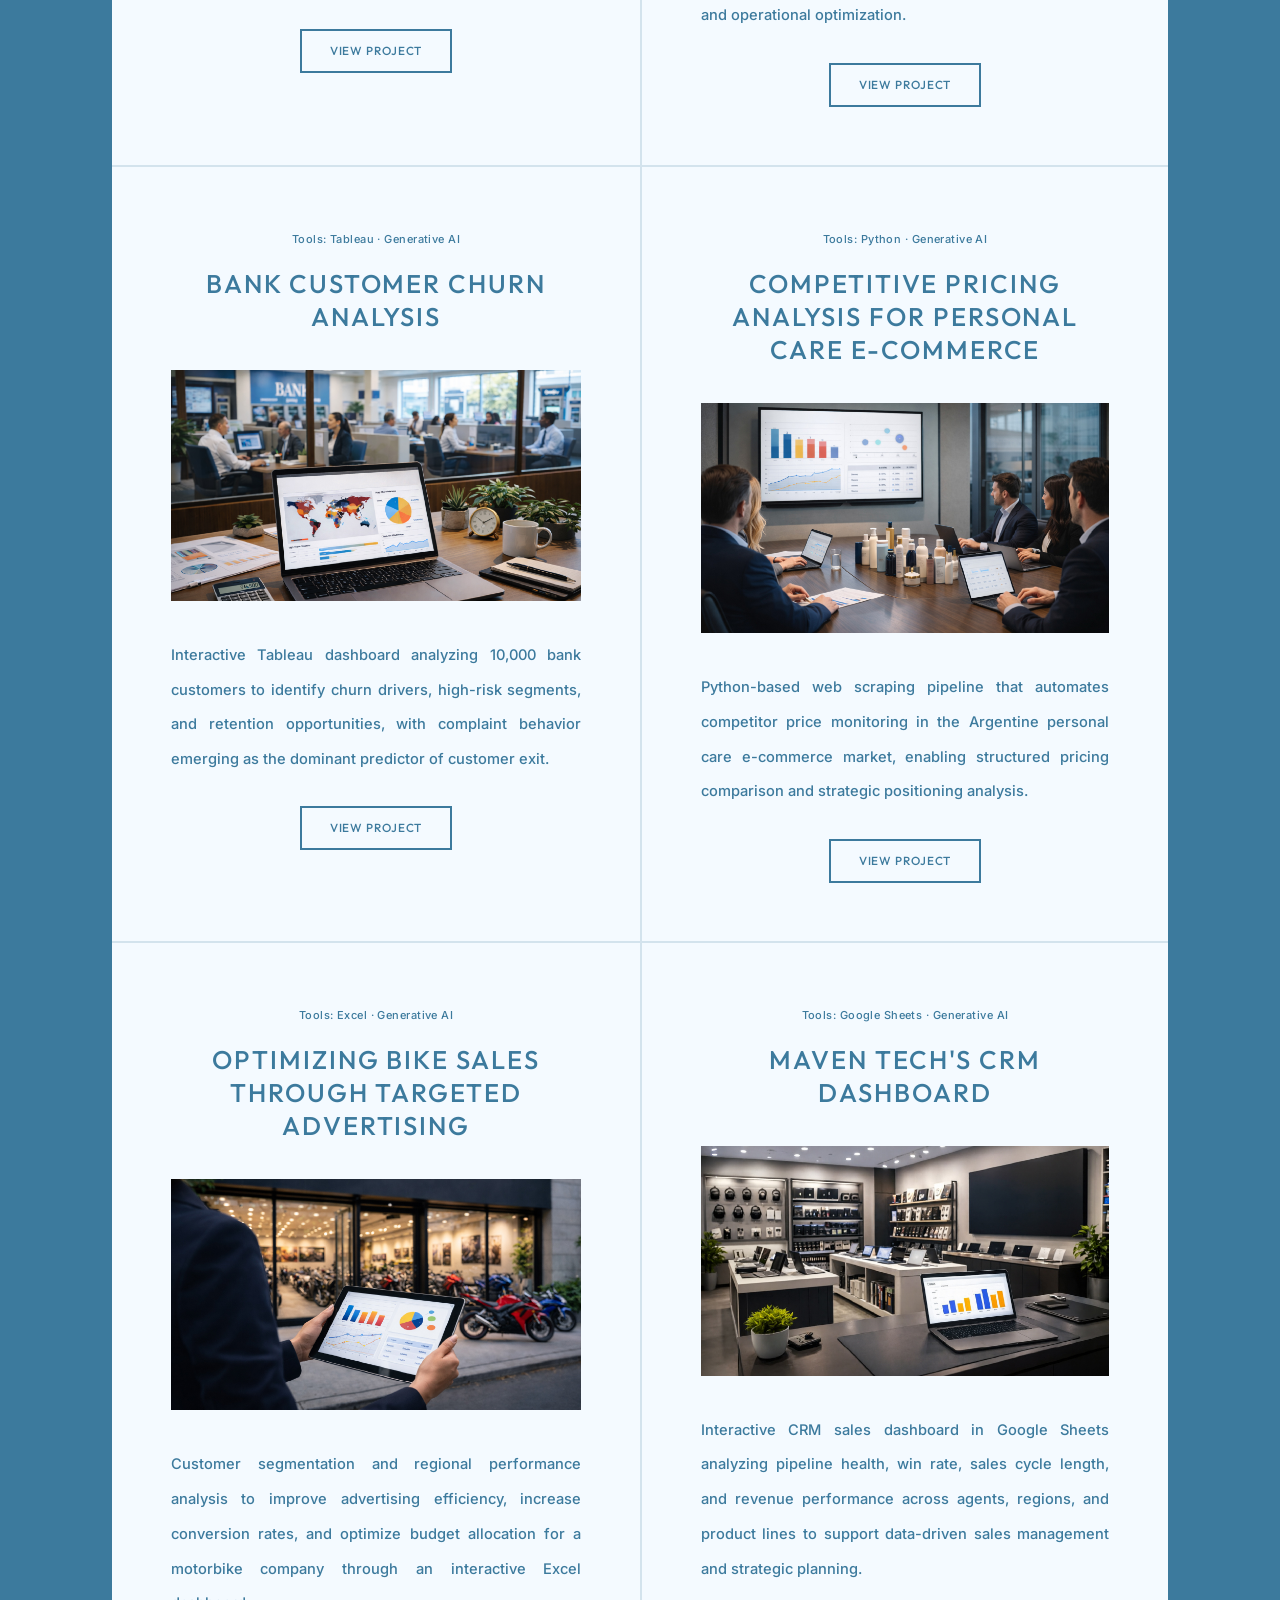
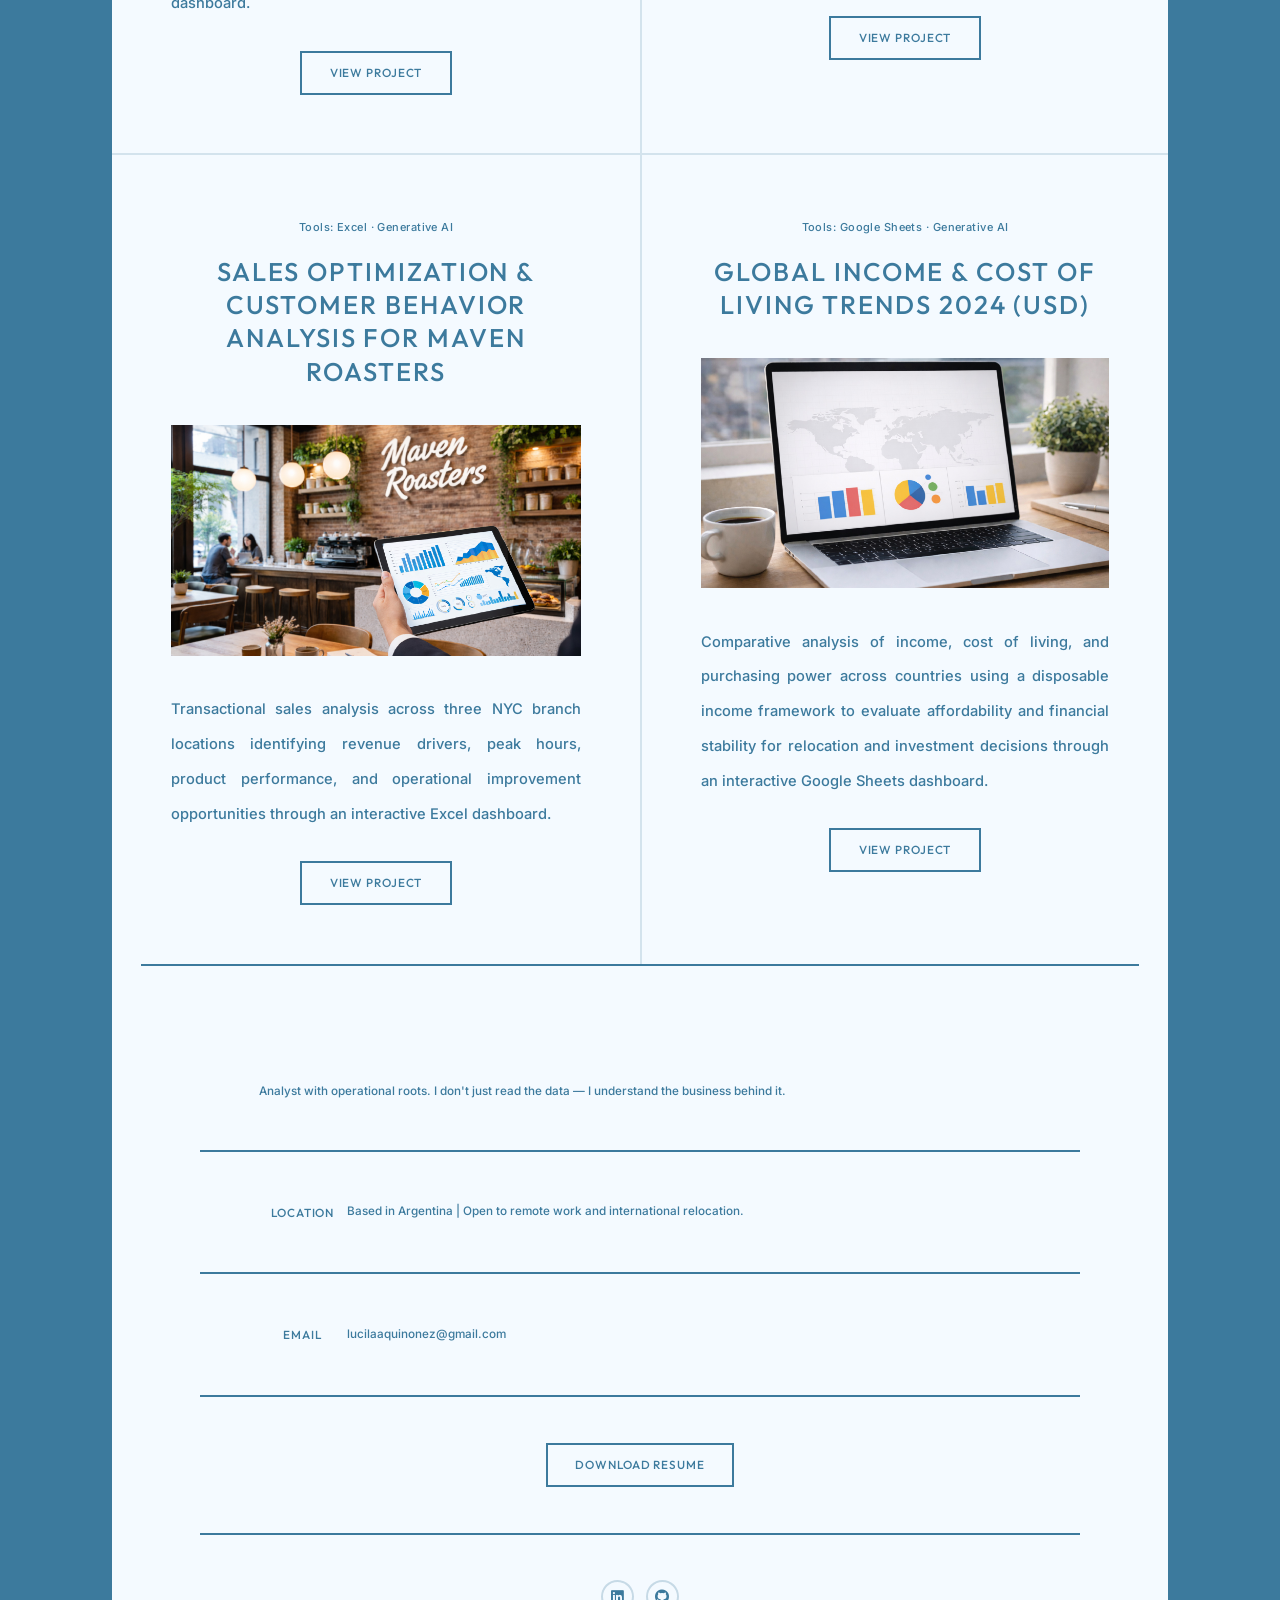
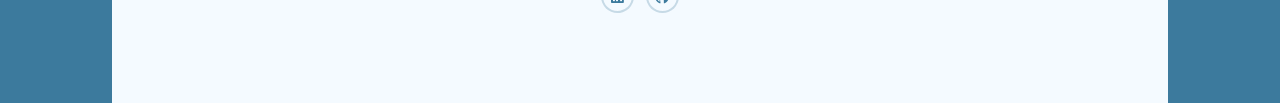
==== commit d223f277: "Update index.html" ====
--- a/index.html
+++ b/index.html
@@ -21,7 +21,7 @@
 					<div id="intro">
    						<a href="indice.html" class="lang-switch">ES</a>
    						<img src="images/logo-webEN.png" alt="Lucila Aldana Quiñonez — Business & Marketing Data Analyst" class="intro-logo"/>
-						<p>Marketing background. Operations experience. Analytical rigour.
+						<p>Marketing background. Operations experience. Analytical rigour.<br>
 						I turn complex business and marketing data into clear, actionable insights — combining strategic thinking with real operational context.</p>
 						<p class="tagline">Analysis with context. Strategy with clarity.</p>
 						<ul class="actions">
